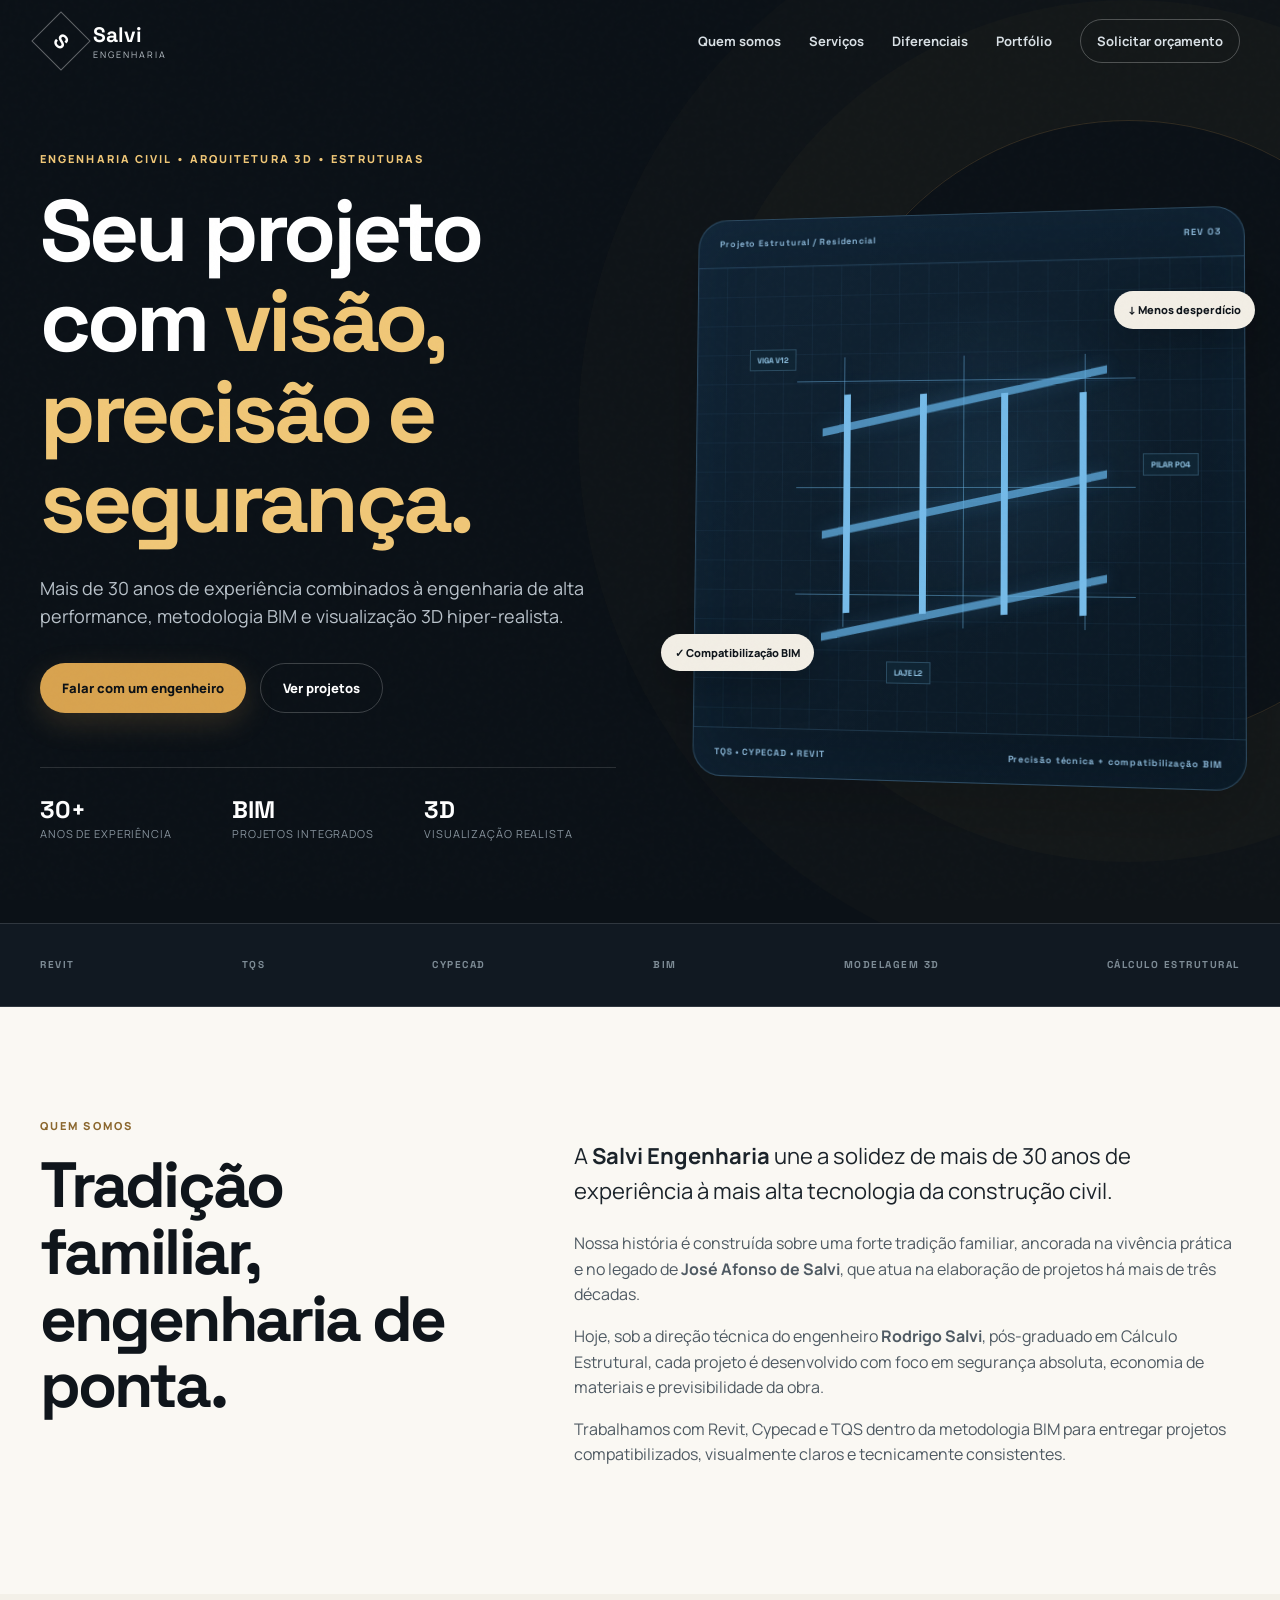
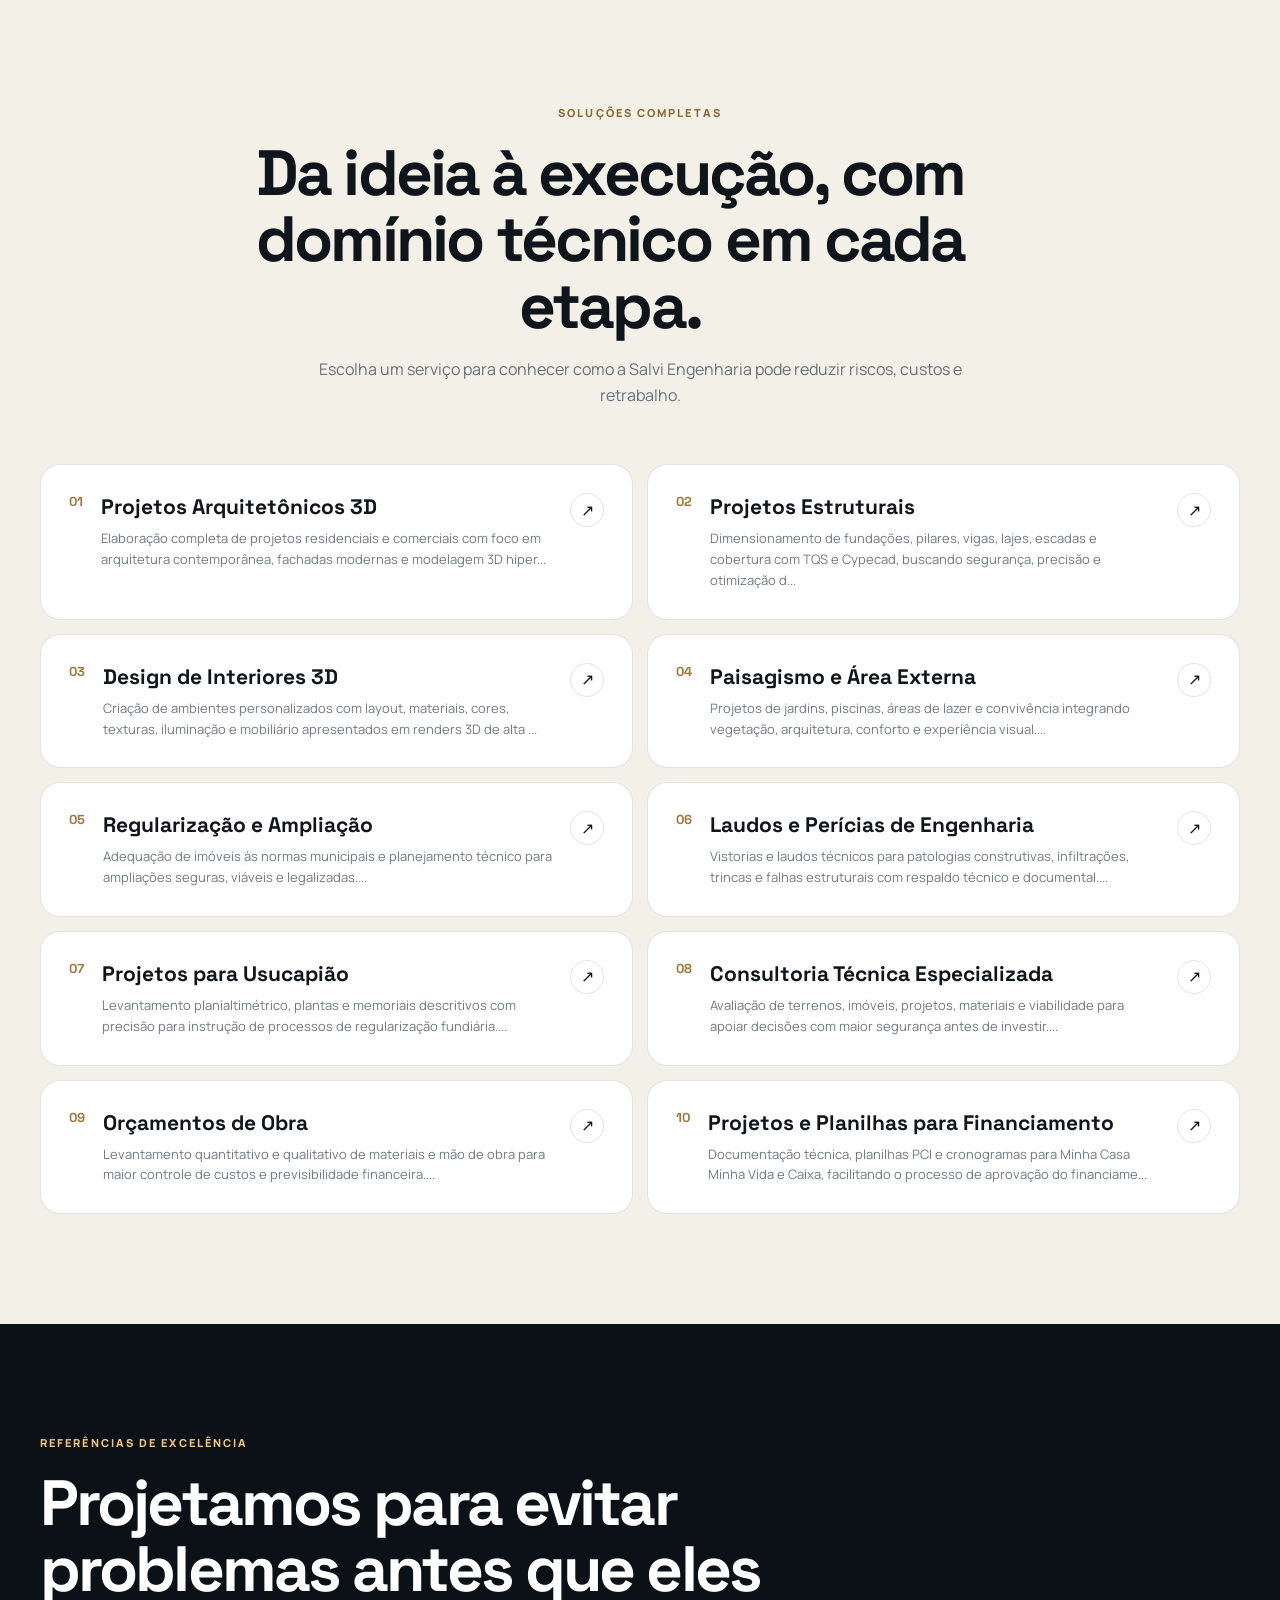
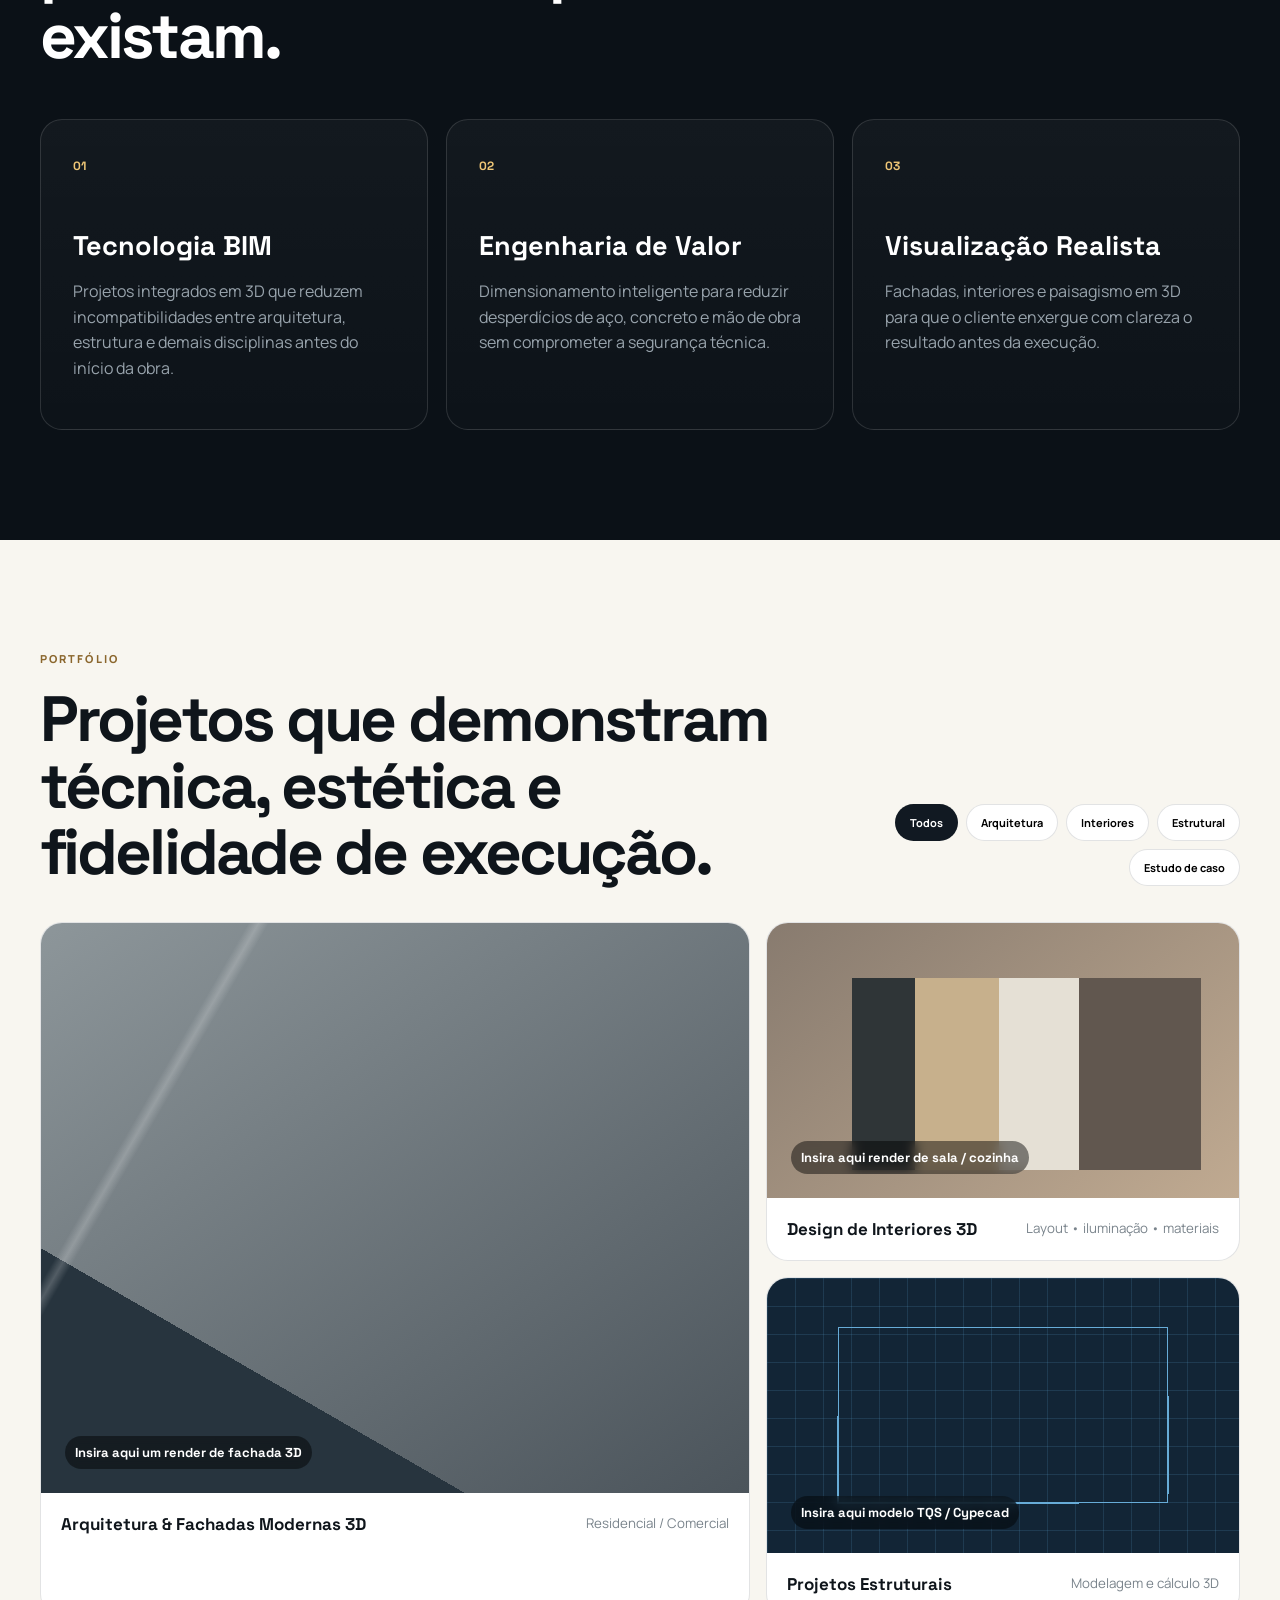
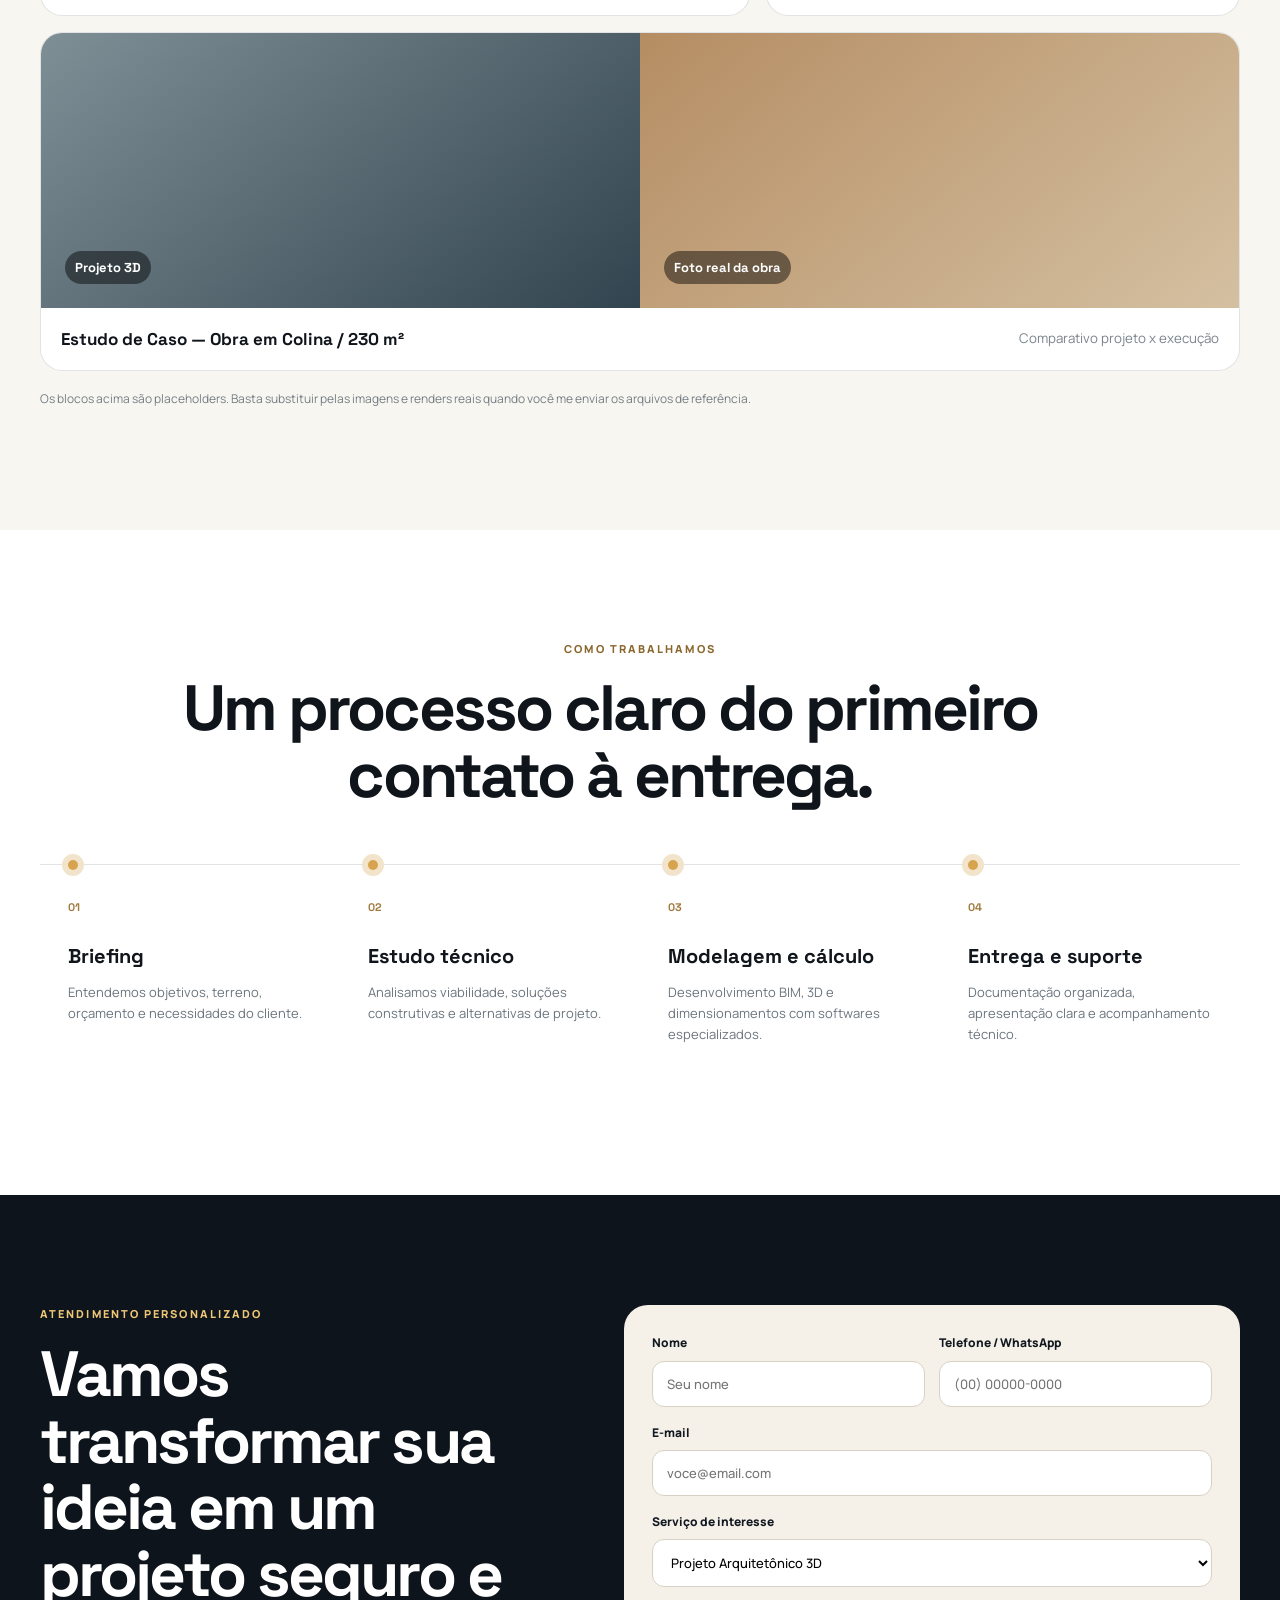
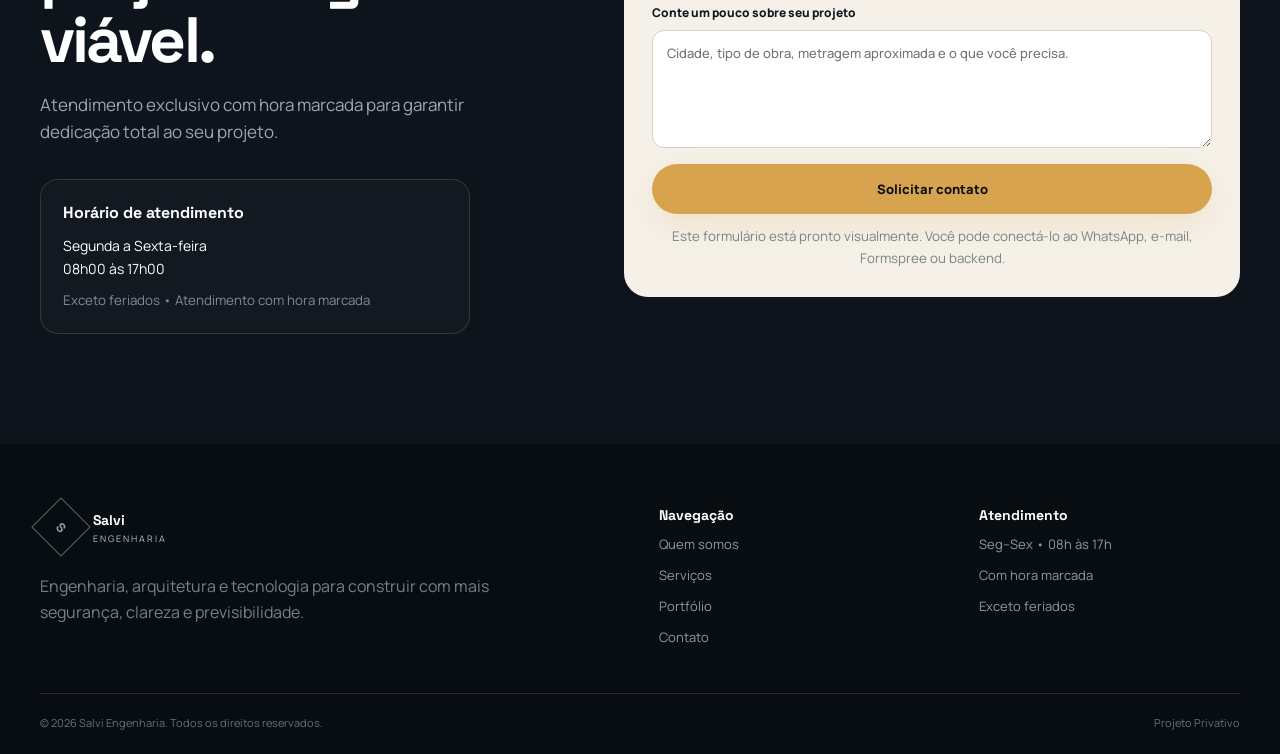
==== index.html @ 23a5f54e "Update index.html" ====
<!doctype html>
<html lang="pt-BR">
<head>
  <meta charset="utf-8" />
  <meta name="viewport" content="width=device-width,initial-scale=1" />
  <meta name="description" content="Salvi Engenharia — projetos arquitetônicos 3D, cálculo estrutural, interiores, paisagismo, regularização, laudos, períícias, orçamento e financiamento." />
  <title>Salvi Engenharia & Arquitetura | Engenharia, Arquitetura 3D e Estruturas</title>
  <link rel="preconnect" href="https://fonts.googleapis.com">
  <link rel="preconnect" href="https://fonts.gstatic.com" crossorigin>
  <link href="https://fonts.googleapis.com/css2?family=Manrope:wght@400;500;600;700;800&family=Space+Grotesk:wght@500;600;700&display=swap" rel="stylesheet">
  <link rel="stylesheet" href="style.css" />
</head>
<body>
  <div class="noise"></div>
  <header class="site-header" id="topo">
    <div class="container nav-wrap">
      <a class="brand" href="#topo" aria-label="Salvi Engenharia & Arquitetura - início">
        <span class="brand-mark">S</span>
        <span><strong>Salvi</strong><small>Engenharia</small></span>
      </a>
      <button class="menu-toggle" aria-label="Abrir menu" aria-expanded="false">☰</button>
      <nav class="nav" aria-label="Navegação principal">
        <a href="#sobre">Quem somos</a>
        <a href="#servicos">Serviços</a>
        <a href="#diferenciais">Diferenciais</a>
        <a href="#portfolio">Portfólio</a>
        <a href="#contato" class="nav-cta">Solicitar orçamento</a>
      </nav>
    </div>
  </header>

  <main>
    <section class="hero section-dark">
      <div class="hero-grid container">
        <div class="hero-copy reveal">
          <div class="eyebrow">Engenharia civil • Arquitetura 3D • Estruturas</div>
          <h1>Seu projeto com <span>visão, precisão e segurança.</span></h1>
          <p>Mais de 30 anos de experiência combinados à engenharia de alta performance, metodologia BIM e visualização 3D hiper-realista.</p>
          <div class="hero-actions">
            <a class="btn btn-primary" href="#contato">Falar com um engenheiro</a>
            <a class="btn btn-ghost" href="#portfolio">Ver projetos</a>
          </div>
          <div class="hero-metrics">
            <div><strong>30+</strong><span>anos de experiência</span></div>
            <div><strong>BIM</strong><span>projetos integrados</span></div>
            <div><strong>3D</strong><span>visualização realista</span></div>
          </div>
        </div>

        <div class="hero-visual reveal delay-1">
          <div class="blueprint-card">
            <div class="bp-top"><span>Projeto Estrutural / Residencial</span><span>REV 03</span></div>
            <div class="bp-grid">
              <div class="structure-line l1"></div><div class="structure-line l2"></div><div class="structure-line l3"></div>
              <div class="structure-line l4"></div><div class="structure-line l5"></div><div class="structure-line l6"></div>
              <div class="bp-building">
                <div class="slab s1"></div><div class="slab s2"></div><div class="slab s3"></div>
                <div class="pillar p1"></div><div class="pillar p2"></div><div class="pillar p3"></div><div class="pillar p4"></div>
              </div>
              <div class="bp-label a">VIGA V12</div><div class="bp-label b">PILAR P04</div><div class="bp-label c">LAJE L2</div>
            </div>
            <div class="bp-bottom"><span>TQS • CYPECAD • REVIT</span><span>Precisão técnica + compatibilização BIM</span></div>
          </div>
          <div class="floating-chip chip-1">✓ Compatibilização BIM</div>
          <div class="floating-chip chip-2">↓ Menos desperdício</div>
        </div>
      </div>
    </section>

    <section class="trust-strip">
      <div class="container trust-grid">
        <span>REVIT</span><span>TQS</span><span>CYPECAD</span><span>BIM</span><span>MODELAGEM 3D</span><span>CÁLCULO ESTRUTURAL</span>
      </div>
    </section>

    <section class="section light" id="sobre">
      <div class="container two-col">
        <div class="section-heading reveal">
          <div class="eyebrow dark">Quem somos</div>
          <h2>Tradição familiar, engenharia de ponta.</h2>
        </div>
        <div class="about-copy reveal delay-1">
          <p class="lead">A <strong>Salvi Engenharia</strong> une a solidez de mais de 30 anos de experiência à mais alta tecnologia da construção civil.</p>
          <p>Nossa história é construída sobre uma forte tradição familiar, ancorada na vivência prática e no legado de <strong>José Afonso de Salvi</strong>, que atua na elaboração de projetos há mais de três décadas.</p>
          <p>Hoje, sob a direção técnica do engenheiro <strong>Rodrigo Salvi</strong>, pós-graduado em Cálculo Estrutural, cada projeto é desenvolvido com foco em segurança absoluta, economia de materiais e previsibilidade da obra.</p>
          <p>Trabalhamos com Revit, Cypecad e TQS dentro da metodologia BIM para entregar projetos compatibilizados, visualmente claros e tecnicamente consistentes.</p>
        </div>
      </div>
    </section>

    <section class="section services-section" id="servicos">
      <div class="container">
        <div class="section-heading center reveal">
          <div class="eyebrow dark">Soluções completas</div>
          <h2>Da ideia à execução, com domínio técnico em cada etapa.</h2>
          <p>Escolha um serviço para conhecer como a Salvi Engenharia pode reduzir riscos, custos e retrabalho.</p>
        </div>
        <div class="services-grid" id="servicesGrid"></div>
      </div>
    </section>

    <section class="section section-dark" id="diferenciais">
      <div class="container">
        <div class="section-heading reveal">
          <div class="eyebrow">Referências de excelência</div>
          <h2>Projetamos para evitar problemas antes que eles existam.</h2>
        </div>
        <div class="differentials-grid">
          <article class="diff-card reveal"><span>01</span><h3>Tecnologia BIM</h3><p>Projetos integrados em 3D que reduzem incompatibilidades entre arquitetura, estrutura e demais disciplinas antes do início da obra.</p></article>
          <article class="diff-card reveal delay-1"><span>02</span><h3>Engenharia de Valor</h3><p>Dimensionamento inteligente para reduzir desperdícios de aço, concreto e mão de obra sem comprometer a segurança técnica.</p></article>
          <article class="diff-card reveal delay-2"><span>03</span><h3>Visualização Realista</h3><p>Fachadas, interiores e paisagismo em 3D para que o cliente enxergue com clareza o resultado antes da execução.</p></article>
        </div>
      </div>
    </section>

    <section class="section portfolio-section" id="portfolio">
      <div class="container">
        <div class="portfolio-head reveal">
          <div>
            <div class="eyebrow dark">Portfólio</div>
            <h2>Projetos que demonstram técnica, estética e fidelidade de execução.</h2>
          </div>
          <div class="filter-group" role="group" aria-label="Filtros do portfólio">
            <button class="filter active" data-filter="all">Todos</button>
            <button class="filter" data-filter="arquitetura">Arquitetura</button>
            <button class="filter" data-filter="interiores">Interiores</button>
            <button class="filter" data-filter="estrutural">Estrutural</button>
            <button class="filter" data-filter="case">Estudo de caso</button>
          </div>
        </div>

        <div class="portfolio-grid">
          <article class="portfolio-card tall reveal" data-category="arquitetura">
            <div class="project-placeholder architectural"><span>Insira aqui um render de fachada 3D</span></div>
            <div class="portfolio-meta"><span>Arquitetura & Fachadas Modernas 3D</span><small>Residencial / Comercial</small></div>
          </article>
          <article class="portfolio-card reveal delay-1" data-category="interiores">
            <div class="project-placeholder interiors"><span>Insira aqui render de sala / cozinha</span></div>
            <div class="portfolio-meta"><span>Design de Interiores 3D</span><small>Layout • iluminação • materiais</small></div>
          </article>
          <article class="portfolio-card reveal delay-2" data-category="estrutural">
            <div class="project-placeholder structural"><span>Insira aqui modelo TQS / Cypecad</span></div>
            <div class="portfolio-meta"><span>Projetos Estruturais</span><small>Modelagem e cálculo 3D</small></div>
          </article>
          <article class="portfolio-card wide reveal" data-category="case">
            <div class="case-grid">
              <div class="project-placeholder before"><span>Projeto 3D</span></div>
              <div class="project-placeholder after"><span>Foto real da obra</span></div>
            </div>
            <div class="portfolio-meta"><span>Estudo de Caso — Obra em Colina / 230 m²</span><small>Comparativo projeto x execução</small></div>
          </article>
        </div>
        <p class="portfolio-note">Os blocos acima são placeholders. Basta substituir pelas imagens e renders reais quando você me enviar os arquivos de referência.</p>
      </div>
    </section>

    <section class="section process-section">
      <div class="container">
        <div class="section-heading center reveal"><div class="eyebrow dark">Como trabalhamos</div><h2>Um processo claro do primeiro contato à entrega.</h2></div>
        <div class="timeline">
          <div class="step reveal"><span>01</span><h3>Briefing</h3><p>Entendemos objetivos, terreno, orçamento e necessidades do cliente.</p></div>
          <div class="step reveal delay-1"><span>02</span><h3>Estudo técnico</h3><p>Analisamos viabilidade, soluções construtivas e alternativas de projeto.</p></div>
          <div class="step reveal delay-2"><span>03</span><h3>Modelagem e cálculo</h3><p>Desenvolvimento BIM, 3D e dimensionamentos com softwares especializados.</p></div>
          <div class="step reveal delay-3"><span>04</span><h3>Entrega e suporte</h3><p>Documentação organizada, apresentação clara e acompanhamento técnico.</p></div>
        </div>
      </div>
    </section>

    <section class="section contact-section" id="contato">
      <div class="container contact-grid">
        <div class="contact-copy reveal">
          <div class="eyebrow">Atendimento personalizado</div>
          <h2>Vamos transformar sua ideia em um projeto seguro e viável.</h2>
          <p>Atendimento exclusivo com hora marcada para garantir dedicação total ao seu projeto.</p>
          <div class="hours-card">
            <strong>Horário de atendimento</strong>
            <span>Segunda a Sexta-feira</span>
            <span>08h00 às 17h00</span>
            <small>Exceto feriados • Atendimento com hora marcada</small>
          </div>
        </div>

        <form class="contact-form reveal delay-1" id="contactForm">
          <div class="form-row"><label>Nome<input type="text" name="nome" placeholder="Seu nome" required></label><label>Telefone / WhatsApp<input type="tel" name="telefone" placeholder="(00) 00000-0000" required></label></div>
          <label>E-mail<input type="email" name="email" placeholder="voce@email.com"></label>
          <label>Serviço de interesse<select name="servico"><option>Projeto Arquitetônico 3D</option><option>Projeto Estrutural</option><option>Design de Interiores 3D</option><option>Paisagismo e Área Externa</option><option>Regularização e Ampliação</option><option>Laudos e Perícias</option><option>Projeto para Usucapião</option><option>Consultoria Técnica</option><option>Orçamento de Obra</option><option>Financiamento / Caixa</option></select></label>
          <label>Conte um pouco sobre seu projeto<textarea name="mensagem" rows="5" placeholder="Cidade, tipo de obra, metragem aproximada e o que você precisa."></textarea></label>
          <button class="btn btn-primary full" type="submit">Solicitar contato</button>
          <small class="form-hint">Este formulário está pronto visualmente. Você pode conectá-lo ao WhatsApp, e-mail, Formspree ou backend.</small>
        </form>
      </div>
    </section>
  </main>

  <footer class="footer">
    <div class="container footer-grid">
      <div><a class="brand footer-brand" href="#topo"><span class="brand-mark">S</span><span><strong>Salvi</strong><small>Engenharia</small></span></a><p>Engenharia, arquitetura e tecnologia para construir com mais segurança, clareza e previsibilidade.</p></div>
      <div><strong>Navegação</strong><a href="#sobre">Quem somos</a><a href="#servicos">Serviços</a><a href="#portfolio">Portfólio</a><a href="#contato">Contato</a></div>
      <div><strong>Atendimento</strong><span>Seg–Sex • 08h às 17h</span><span>Com hora marcada</span><span>Exceto feriados</span></div>
    </div>
    <div class="container footer-bottom"><span>© <span id="year"></span> Salvi Engenharia. Todos os direitos reservados.</span><span>Projeto Privativo</span></div>
  </footer>

  <div class="service-modal" id="serviceModal" aria-hidden="true">
    <div class="modal-backdrop" data-close></div>
    <div class="modal-panel" role="dialog" aria-modal="true" aria-labelledby="modalTitle">
      <button class="modal-close" data-close aria-label="Fechar">×</button>
      <span class="modal-index" id="modalIndex">01</span>
      <h3 id="modalTitle"></h3>
      <p id="modalText"></p>
      <a class="btn btn-primary" href="#contato" data-close>Quero falar sobre este serviço</a>
    </div>
  </div>

  <script src="script.js"></script>
</body>
</html>
---- style.css ----
/* ==========================================================
   01. DESIGN TOKENS / VARIÁVEIS GLOBAIS
   Edite aqui cores, tamanhos, raios e sombras do projeto.
   ========================================================== */
:root {

  /* Cores principais */
  --bg: #0b1117;
  --bg2: #101922;
  --paper: #f3f0e8;
  --white: #fff;
  --ink: #0f151b;
  --muted: #66717c;

  --accent: #d8a34f;
  --accent2: #f0c777;
  /* Bordas */
  --line: rgba(255, 255, 255, .13);
  --line-dark: rgba(16, 24, 32, .12);

  /* Layout */
  --max: 1200px;
  --radius: 24px;
  --shadow: 0 24px 70px rgba(0, 0, 0, .16);
}

/* ==========================================================
   02. RESET E ESTILOS GLOBAIS
   ========================================================== */
* {
  box-sizing:border-box
}

html {
  scroll-behavior:smooth
}

body {
  margin:0;
  font-family:Manrope, Arial, sans-serif;
  background:var(--paper);
  color:var(--ink);
  line-height:1.6;
  overflow-x:hidden
}

.noise {
  position:fixed;
  inset:0;
  pointer-events:none;
  opacity:.035;
  z-index:99;
  background-image:url("data:image/svg+xml,%3Csvg viewBox='0 0 180 180' xmlns='http://www.w3.org/2000/svg'%3E%3Cfilter id='n'%3E%3CfeTurbulence type='fractalNoise' baseFrequency='.9' numOctaves='3' stitchTiles='stitch'/%3E%3C/filter%3E%3Crect width='100%25' height='100%25' filter='url(%23n)' opacity='.4'/%3E%3C/svg%3E")
}

.container {
  width:min(var(--max), calc(100% - 40px));
  margin:auto
}

.section {
  padding:110px 0
}

.section-dark {
  background:var(--bg);
  color:#fff
}

.light {
  background:#faf8f3
}

/* ==========================================================
   03. HEADER E NAVEGAÇÃO
   ========================================================== */
.site-header {
  position:fixed;
  top:0;
  left:0;
  right:0;
  z-index:50;
  border-bottom:1px solid transparent;
  transition:.3s
}

.site-header.scrolled {
  background:rgba(9, 15, 21, .86);
  backdrop-filter:blur(16px);
  border-color:var(--line)
}

.nav-wrap {
  height:82px;
  display:flex;
  align-items:center;
  justify-content:space-between
}

.brand {
  display:flex;
  align-items:center;
  gap:11px;
  text-decoration:none;
  color:#fff
}

.brand-mark {
  width:42px;
  height:42px;
  display:grid;
  place-items:center;
  border:1px solid rgba(255, 255, 255, .35);
  font:700 20px/1 Space Grotesk;
  transform:rotate(45deg)
}

.brand-mark::first-letter {
  transform:rotate(-45deg)
}

.brand>span:last-child {
  display:flex;
  flex-direction:column;
  line-height:1
}

.brand strong {
  font-family:Space Grotesk;
  font-size:21px
}

.brand small {
  text-transform:uppercase;
  letter-spacing:.22em;
  font-size:9px;
  margin-top:5px;
  color:#b8c0c7
}

.nav {
  display:flex;
  align-items:center;
  gap:28px
}

.nav a {
  color:#d9e0e5;
  text-decoration:none;
  font-size:13px;
  font-weight:700
}

.nav a:hover {
  color:#fff
}

.nav-cta {
  border:1px solid rgba(255, 255, 255, .25);
  padding:11px 16px;
  border-radius:999px
}

.menu-toggle {
  display:none;
  background:none;
  border:0;
  color:#fff;
  font-size:26px
}

/* ==========================================================
   04. HERO / DESTAQUE PRINCIPAL
   ========================================================== */
.hero {
  min-height:840px;
  padding:150px 0 80px;
  display:grid;
  align-items:center;
  position:relative;
  overflow:hidden
}

.hero:before {
  content:"";
  position:absolute;
  width:620px;
  height:620px;
  border:1px solid rgba(216, 163, 79, .18);
  border-radius:50%;
  right:-160px;
  top:120px;
  box-shadow:0 0 0 120px rgba(216, 163, 79, .025), 0 0 0 240px rgba(216, 163, 79, .015)
}

.hero-grid {
  display:grid;
  grid-template-columns:1.02fr .98fr;
  gap:70px;
  align-items:center;
  position:relative
}

.eyebrow {
  text-transform:uppercase;
  letter-spacing:.19em;
  font-size:11px;
  font-weight:800;
  color:var(--accent2);
  margin-bottom:18px
}

.eyebrow.dark {
  color:#8b672e
}

.hero h1, .section-heading h2, .contact-copy h2, .portfolio-head h2 {
  font-family:Space Grotesk, sans-serif;
  letter-spacing:-.045em;
  line-height:1.04;
  margin:0
}

.hero h1 {
  font-size:clamp(50px, 6.8vw, 92px);
  max-width:850px
}

.hero h1 span {
  color:var(--accent2)
}

.hero-copy>p {
  max-width:660px;
  color:#b9c2ca;
  font-size:18px;
  margin:26px 0 32px
}

.hero-actions {
  display:flex;
  gap:14px;
  flex-wrap:wrap
}

.btn {
  display:inline-flex;
  align-items:center;
  justify-content:center;
  min-height:50px;
  padding:0 22px;
  border-radius:999px;
  text-decoration:none;
  border:0;
  font:800 13px/1 Manrope;
  cursor:pointer;
  transition:.25s
}

.btn-primary {
  background:var(--accent);
  color:#0d1115;
  box-shadow:0 10px 30px rgba(216, 163, 79, .18)
}

.btn-primary:hover {
  transform:translateY(-2px);
  background:var(--accent2)
}

.btn-ghost {
  border:1px solid rgba(255, 255, 255, .2);
  color:#fff;
  background:transparent
}

.btn-ghost:hover {
  background:rgba(255, 255, 255, .06)
}

.full {
  width:100%
}

.hero-metrics {
  display:grid;
  grid-template-columns:repeat(3, 1fr);
  max-width:620px;
  margin-top:54px;
  padding-top:26px;
  border-top:1px solid var(--line)
}

.hero-metrics div {
  display:flex;
  flex-direction:column
}

.hero-metrics strong {
  font:700 24px Space Grotesk;
  color:#fff
}

.hero-metrics span {
  color:#87939d;
  font-size:11px;
  text-transform:uppercase;
  letter-spacing:.08em
}

.hero-visual {
  position:relative
}

.blueprint-card {
  background:linear-gradient(145deg, #112435, #0a1722);
  border:1px solid rgba(111, 167, 207, .32);
  border-radius:30px;
  box-shadow:var(--shadow), inset 0 0 60px rgba(36, 103, 152, .07);
  overflow:hidden;
  transform:perspective(1200px) rotateY(-7deg) rotateX(2deg)
}

.bp-top, .bp-bottom {
  display:flex;
  justify-content:space-between;
  color:#88b4d4;
  font:700 9px Space Grotesk;
  letter-spacing:.1em;
  padding:18px 22px;
  border-bottom:1px solid rgba(98, 160, 206, .2)
}

.bp-bottom {
  border:0;
  border-top:1px solid rgba(98, 160, 206, .2)
}

.bp-grid {
  height:470px;
  position:relative;
  background-image:linear-gradient(rgba(75, 139, 184, .08) 1px, transparent 1px), linear-gradient(90deg, rgba(75, 139, 184, .08) 1px, transparent 1px);
  background-size:30px 30px
}

.bp-grid:after {
  content:"";
  position:absolute;
  inset:0;
  background:radial-gradient(circle at 55% 44%, rgba(73, 159, 220, .10), transparent 42%)
}

.structure-line {
  position:absolute;
  background:#6ab0df;
  opacity:.5;
  box-shadow:0 0 12px rgba(71, 158, 220, .3)
}

.l1, .l2, .l3 {
  width:62%;
  height:1px;
  left:19%
}

.l1 {
  top:25%
}

.l2 {
  top:48%
}

.l3 {
  top:71%
}

.l4, .l5, .l6 {
  width:1px;
  height:58%;
  top:20%
}

.l4 {
  left:28%
}

.l5 {
  left:50%
}

.l6 {
  left:72%
}

.bp-building {
  position:absolute;
  inset:0
}

.slab {
  position:absolute;
  left:24%;
  width:52%;
  height:8px;
  background:rgba(99, 178, 230, .75);
  transform:skewY(-12deg);
  box-shadow:0 0 18px rgba(78, 161, 218, .22)
}

.s1 {
  top:29%
}

.s2 {
  top:51%
}

.s3 {
  top:73%
}

.pillar {
  position:absolute;
  width:7px;
  height:47%;
  top:28%;
  background:#77bce9;
  transform:skewY(-4deg)
}

.p1 {
  left:28%
}

.p2 {
  left:42%
}

.p3 {
  left:57%
}

.p4 {
  left:71%
}

.bp-label {
  position:absolute;
  color:#94c8e9;
  font:700 8px Space Grotesk;
  border:1px solid rgba(123, 190, 233, .25);
  padding:5px 7px;
  background:#0f2433
}

.bp-label.a {
  left:10%;
  top:18%
}

.bp-label.b {
  right:8%;
  top:41%
}

.bp-label.c {
  left:36%;
  bottom:10%
}

.floating-chip {
  position:absolute;
  background:#f2eee5;
  color:#10161c;
  border-radius:999px;
  padding:10px 14px;
  font-size:11px;
  font-weight:800;
  box-shadow:0 14px 40px rgba(0, 0, 0, .24)
}

.chip-1 {
  left:-25px;
  bottom:110px
}

.chip-2 {
  right:-15px;
  top:80px
}

/* ==========================================================
   05. FAIXA DE TECNOLOGIAS / CONFIANÇA
   ========================================================== */
.trust-strip {
  background:#111922;
  border-top:1px solid var(--line);
  border-bottom:1px solid var(--line)
}

.trust-grid {
  min-height:82px;
  display:flex;
  gap:38px;
  align-items:center;
  justify-content:space-between;
  overflow:auto;
  color:#7e8c96;
  font:700 10px Space Grotesk;
  letter-spacing:.15em;
  white-space:nowrap
}

/* ==========================================================
   06. QUEM SOMOS
   ========================================================== */
.two-col {
  display:grid;
  grid-template-columns:.8fr 1.2fr;
  gap:90px
}

.section-heading h2, .portfolio-head h2, .contact-copy h2 {
  font-size:clamp(38px, 5vw, 66px);
  max-width:860px
}

.section-heading.center {
  text-align:center;
  max-width:920px;
  margin:0 auto 56px
}

.section-heading.center p {
  max-width:660px;
  margin:18px auto 0;
  color:var(--muted)
}

.about-copy {
  max-width:720px
}

.about-copy p {
  color:#4f5a63
}

.about-copy .lead {
  font-size:22px;
  color:#1b232a
}

/* ==========================================================
   07. SERVIÇOS
   ========================================================== */
.services-section {
  background:#f3f0e8
}

.services-grid {
  display:grid;
  grid-template-columns:repeat(2, 1fr);
  gap:14px
}

.service-card {
  background:#fff;
  border:1px solid var(--line-dark);
  border-radius:20px;
  padding:28px;
  display:grid;
  grid-template-columns:auto 1fr auto;
  gap:18px;
  align-items:start;
  cursor:pointer;
  transition:.25s
}

.service-card:hover {
  transform:translateY(-4px);
  box-shadow:0 18px 44px rgba(25, 32, 38, .08);
  border-color:rgba(173, 126, 52, .3)
}

.service-number {
  font:700 13px Space Grotesk;
  color:#9d783d
}

.service-card h3 {
  margin:0 0 8px;
  font:700 21px Space Grotesk
}

.service-card p {
  margin:0;
  color:#707a83;
  font-size:13px
}

.service-arrow {
  width:34px;
  height:34px;
  border:1px solid var(--line-dark);
  border-radius:50%;
  display:grid;
  place-items:center
}

/* ==========================================================
   08. DIFERENCIAIS
   ========================================================== */
.differentials-grid {
  display:grid;
  grid-template-columns:repeat(3, 1fr);
  gap:18px;
  margin-top:50px
}

.diff-card {
  padding:32px;
  border:1px solid var(--line);
  border-radius:22px;
  background:linear-gradient(180deg, rgba(255, 255, 255, .035), rgba(255, 255, 255, .01))
}

.diff-card span {
  color:var(--accent2);
  font:700 12px Space Grotesk
}

.diff-card h3 {
  font:700 27px Space Grotesk;
  margin:50px 0 14px
}

.diff-card p {
  color:#98a3ac
}

/* ==========================================================
   09. PORTFÓLIO
   ========================================================== */
.portfolio-section {
  background:#f8f6f0
}

.portfolio-head {
  display:flex;
  align-items:end;
  justify-content:space-between;
  gap:40px;
  margin-bottom:36px
}

.filter-group {
  display:flex;
  flex-wrap:wrap;
  gap:8px;
  justify-content:flex-end
}

.filter {
  border:1px solid var(--line-dark);
  background:#fff;
  border-radius:999px;
  padding:10px 14px;
  font:700 11px Manrope;
  cursor:pointer
}

.filter.active, .filter:hover {
  background:#111922;
  color:#fff
}

.portfolio-grid {
  display:grid;
  grid-template-columns:1.2fr .8fr;
  gap:16px
}

.portfolio-card {
  background:#fff;
  border-radius:22px;
  overflow:hidden;
  border:1px solid var(--line-dark);
  transition:.25s
}

.portfolio-card:hover {
  transform:translateY(-3px)
}

.portfolio-card.tall {
  grid-row:span 2
}

.portfolio-card.wide {
  grid-column:1/-1
}

.project-placeholder {
  min-height:275px;
  display:grid;
  place-items:end start;
  padding:24px;
  position:relative;
  overflow:hidden;
  color:#fff;
  font:700 13px Space Grotesk
}

.project-placeholder:before, .project-placeholder:after {
  content:"";
  position:absolute;
  inset:0
}

.architectural {
  min-height:570px;
  background:linear-gradient(145deg, #8d969a, #4b545b)
}

.architectural:before {
  background:linear-gradient(120deg, transparent 20%, rgba(255, 255, 255, .2) 21%, transparent 22%), linear-gradient(30deg, #27343e 0 25%, transparent 25% 100%)
}

.interiors {
  background:linear-gradient(140deg, #887b6f, #c0aa91)
}

.interiors:before {
  inset:20% 8% 10% 18%;
  background:linear-gradient(90deg, #2f3537 0 18%, #c7b08c 18% 42%, #e5e0d5 42% 65%, #61574f 65%)
}

.structural {
  background:#122536;
  background-image:linear-gradient(rgba(86, 158, 204, .18) 1px, transparent 1px), linear-gradient(90deg, rgba(86, 158, 204, .18) 1px, transparent 1px);
  background-size:28px 28px
}

.structural:before {
  inset:18% 15%;
  border:1px solid #67acd8;
  box-shadow:40px 30px 0 -39px #67acd8, -45px 45px 0 -44px #67acd8
}

.case-grid {
  display:grid;
  grid-template-columns:1fr 1fr
}

.before {
  background:linear-gradient(140deg, #7f8f96, #32444f)
}

.after {
  background:linear-gradient(140deg, #b58d63, #d4c0a1)
}

.project-placeholder span {
  position:relative;
  z-index:2;
  background:rgba(0, 0, 0, .46);
  padding:8px 10px;
  border-radius:999px;
  backdrop-filter:blur(6px)
}

.portfolio-meta {
  padding:20px;
  display:flex;
  justify-content:space-between;
  gap:20px
}

.portfolio-meta span {
  font:700 17px Space Grotesk
}

.portfolio-meta small {
  color:#7a848c;
  text-align:right
}

.portfolio-note {
  color:#747e86;
  font-size:12px;
  margin-top:18px
}

/* ==========================================================
   10. PROCESSO DE TRABALHO
   ========================================================== */
.process-section {
  background:#fff
}

.timeline {
  display:grid;
  grid-template-columns:repeat(4, 1fr);
  gap:0;
  margin-top:40px
}

.step {
  padding:28px;
  border-top:1px solid var(--line-dark);
  position:relative
}

.step:before {
  content:"";
  width:10px;
  height:10px;
  border-radius:50%;
  background:var(--accent);
  position:absolute;
  top:-5px;
  left:28px;
  box-shadow:0 0 0 6px #f2e4ca
}

.step span {
  font:700 11px Space Grotesk;
  color:#a07b3f
}

.step h3 {
  font:700 20px Space Grotesk;
  margin:24px 0 8px
}

.step p {
  color:#6b747c;
  font-size:13px
}

/* ==========================================================
   11. CONTATO E FORMULÁRIO
   ========================================================== */
.contact-section {
  background:#0d141b;
  color:#fff
}

.contact-grid {
  display:grid;
  grid-template-columns:.9fr 1.1fr;
  gap:80px;
  align-items:start
}

.contact-copy>p {
  color:#9ca7b0;
  font-size:17px;
  max-width:560px
}

.hours-card {
  display:flex;
  flex-direction:column;
  padding:22px;
  border:1px solid var(--line);
  border-radius:18px;
  max-width:430px;
  margin-top:34px;
  background:rgba(255, 255, 255, .025)
}

.hours-card strong {
  font:700 16px Space Grotesk;
  margin-bottom:12px
}

.hours-card span {
  font-size:14px
}

.hours-card small {
  margin-top:10px;
  color:#7f8b95
}

.contact-form {
  background:#f5f1e8;
  color:#111820;
  border-radius:24px;
  padding:28px
}

.contact-form label {
  display:flex;
  flex-direction:column;
  gap:8px;
  font-weight:800;
  font-size:12px;
  margin-bottom:16px
}

.form-row {
  display:grid;
  grid-template-columns:1fr 1fr;
  gap:14px
}

.contact-form input, .contact-form select, .contact-form textarea {
  width:100%;
  border:1px solid #d8d1c5;
  border-radius:12px;
  background:#fff;
  padding:13px 14px;
  font:500 13px Manrope;
  outline:none
}

.contact-form input:focus, .contact-form select:focus, .contact-form textarea:focus {
  border-color:#a77c37;
  box-shadow:0 0 0 3px rgba(167, 124, 55, .1)
}

.form-hint {
  display:block;
  color:#7b847f;
  margin-top:12px;
  text-align:center
}

/* ==========================================================
   12. RODAPÉ
   ========================================================== */
.footer {
  background:#080d12;
  color:#ccd3d8;
  padding:62px 0 22px
}

.footer-grid {
  display:grid;
  grid-template-columns:1.5fr .7fr .7fr;
  gap:60px
}

.footer-grid>div {
  display:flex;
  flex-direction:column;
  gap:10px
}

.footer-grid p {
  max-width:460px;
  color:#74818b
}

.footer-grid a, .footer-grid span {
  color:#8f9aa3;
  text-decoration:none;
  font-size:13px
}

.footer-grid strong {
  color:#fff;
  font:700 14px Space Grotesk
}

.footer-bottom {
  margin-top:46px;
  padding-top:20px;
  border-top:1px solid var(--line);
  display:flex;
  justify-content:space-between;
  color:#65727c;
  font-size:11px
}

/* ==========================================================
   13. MODAL DE SERVIÇOS
   ========================================================== */
.service-modal {
  position:fixed;
  inset:0;
  z-index:100;
  display:none
}

.service-modal.open {
  display:block
}

.modal-backdrop {
  position:absolute;
  inset:0;
  background:rgba(4, 8, 12, .72);
  backdrop-filter:blur(8px)
}

.modal-panel {
  position:absolute;
  right:24px;
  top:24px;
  bottom:24px;
  width:min(560px, calc(100% - 48px));
  background:#f6f2e9;
  border-radius:26px;
  padding:42px;
  display:flex;
  flex-direction:column;
  justify-content:center;
  box-shadow:0 20px 80px rgba(0, 0, 0, .34)
}

.modal-close {
  position:absolute;
  right:22px;
  top:18px;
  border:0;
  background:none;
  font-size:32px;
  cursor:pointer
}

.modal-index {
  font:700 12px Space Grotesk;
  color:#967138
}

.modal-panel h3 {
  font:700 42px/1.05 Space Grotesk;
  letter-spacing:-.03em;
  margin:18px 0
}

.modal-panel p {
  color:#5e6971;
  margin:0 0 28px
}

/* ==========================================================
   14. ANIMAÇÕES / REVEAL
   ========================================================== */
.reveal {
  opacity:0;
  transform:translateY(22px);
  transition:opacity .7s ease, transform .7s ease
}

.reveal.visible {
  opacity:1;
  transform:none
}

.delay-1 {
  transition-delay:.1s
}

.delay-2 {
  transition-delay:.2s
}

.delay-3 {
  transition-delay:.3s
}

/* ==========================================================
   15. RESPONSIVIDADE — TABLETS / NOTEBOOKS
   ========================================================== */
@media(max-width:960px) {
  .nav {
    position:absolute;
    top:82px;
    left:20px;
    right:20px;
    background:#0c141b;
    border:1px solid var(--line);
    border-radius:18px;
    padding:16px;
    display:none;
    flex-direction:column;
    align-items:stretch
  }
.nav.open {
    display:flex
  }
.menu-toggle {
    display:block
  }
.hero {
    padding-top:130px
  }
.hero-grid, .two-col, .contact-grid {
    grid-template-columns:1fr
  }
.hero-visual {
    max-width:720px
  }
.services-grid, .differentials-grid {
    grid-template-columns:1fr
  }
.portfolio-head {
    align-items:flex-start;
    flex-direction:column
  }
.filter-group {
    justify-content:flex-start
  }
.timeline {
    grid-template-columns:1fr 1fr
  }
.footer-grid {
    grid-template-columns:1fr 1fr
  }
.footer-grid>div:first-child {
    grid-column:1/-1
  }

}

/* ==========================================================
   16. RESPONSIVIDADE — CELULARES
   ========================================================== */
@media(max-width:640px) {
  .container {
    width:min(100% - 24px, var(--max))
  }
.section {
    padding:78px 0
  }
.hero {
    min-height:auto
  }
.hero h1 {
    font-size:48px
  }
.hero-grid {
    gap:42px
  }
.hero-metrics {
    gap:12px
  }
.blueprint-card {
    transform:none
  }
.bp-grid {
    height:360px
  }
.chip-1 {
    left:8px
  }
.chip-2 {
    right:8px
  }
.services-grid {
    grid-template-columns:1fr
  }
.service-card {
    grid-template-columns:auto 1fr
  }
.service-arrow {
    display:none
  }
.portfolio-grid {
    grid-template-columns:1fr
  }
.portfolio-card.tall, .portfolio-card.wide {
    grid-row:auto;
    grid-column:auto
  }
.architectural {
    min-height:360px
  }
.case-grid {
    grid-template-columns:1fr
  }
.timeline, .form-row, .footer-grid {
    grid-template-columns:1fr
  }
.footer-grid>div:first-child {
    grid-column:auto
  }
.footer-bottom {
    flex-direction:column;
    gap:8px
  }
.modal-panel {
    right:12px;
    top:12px;
    bottom:12px;
    width:calc(100% - 24px);
    padding:28px
  }
.modal-panel h3 {
    font-size:34px
  }

}
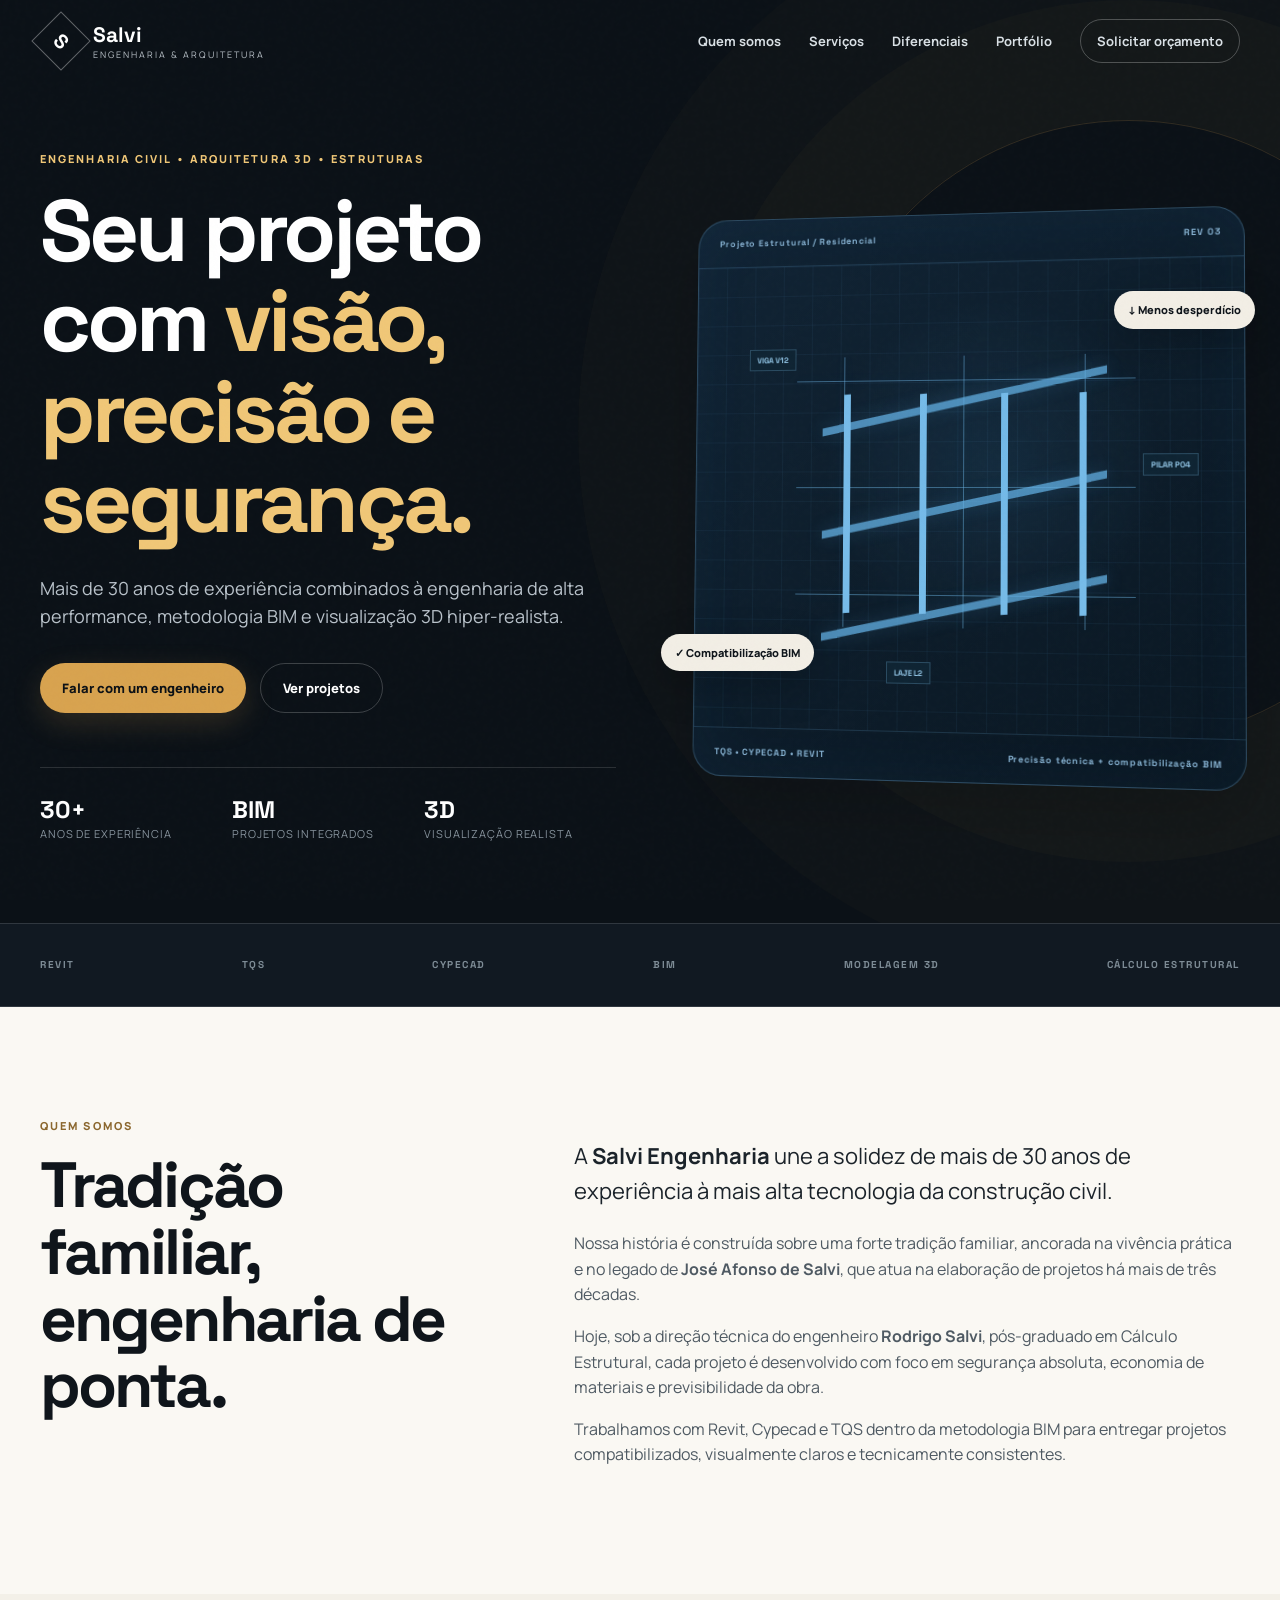
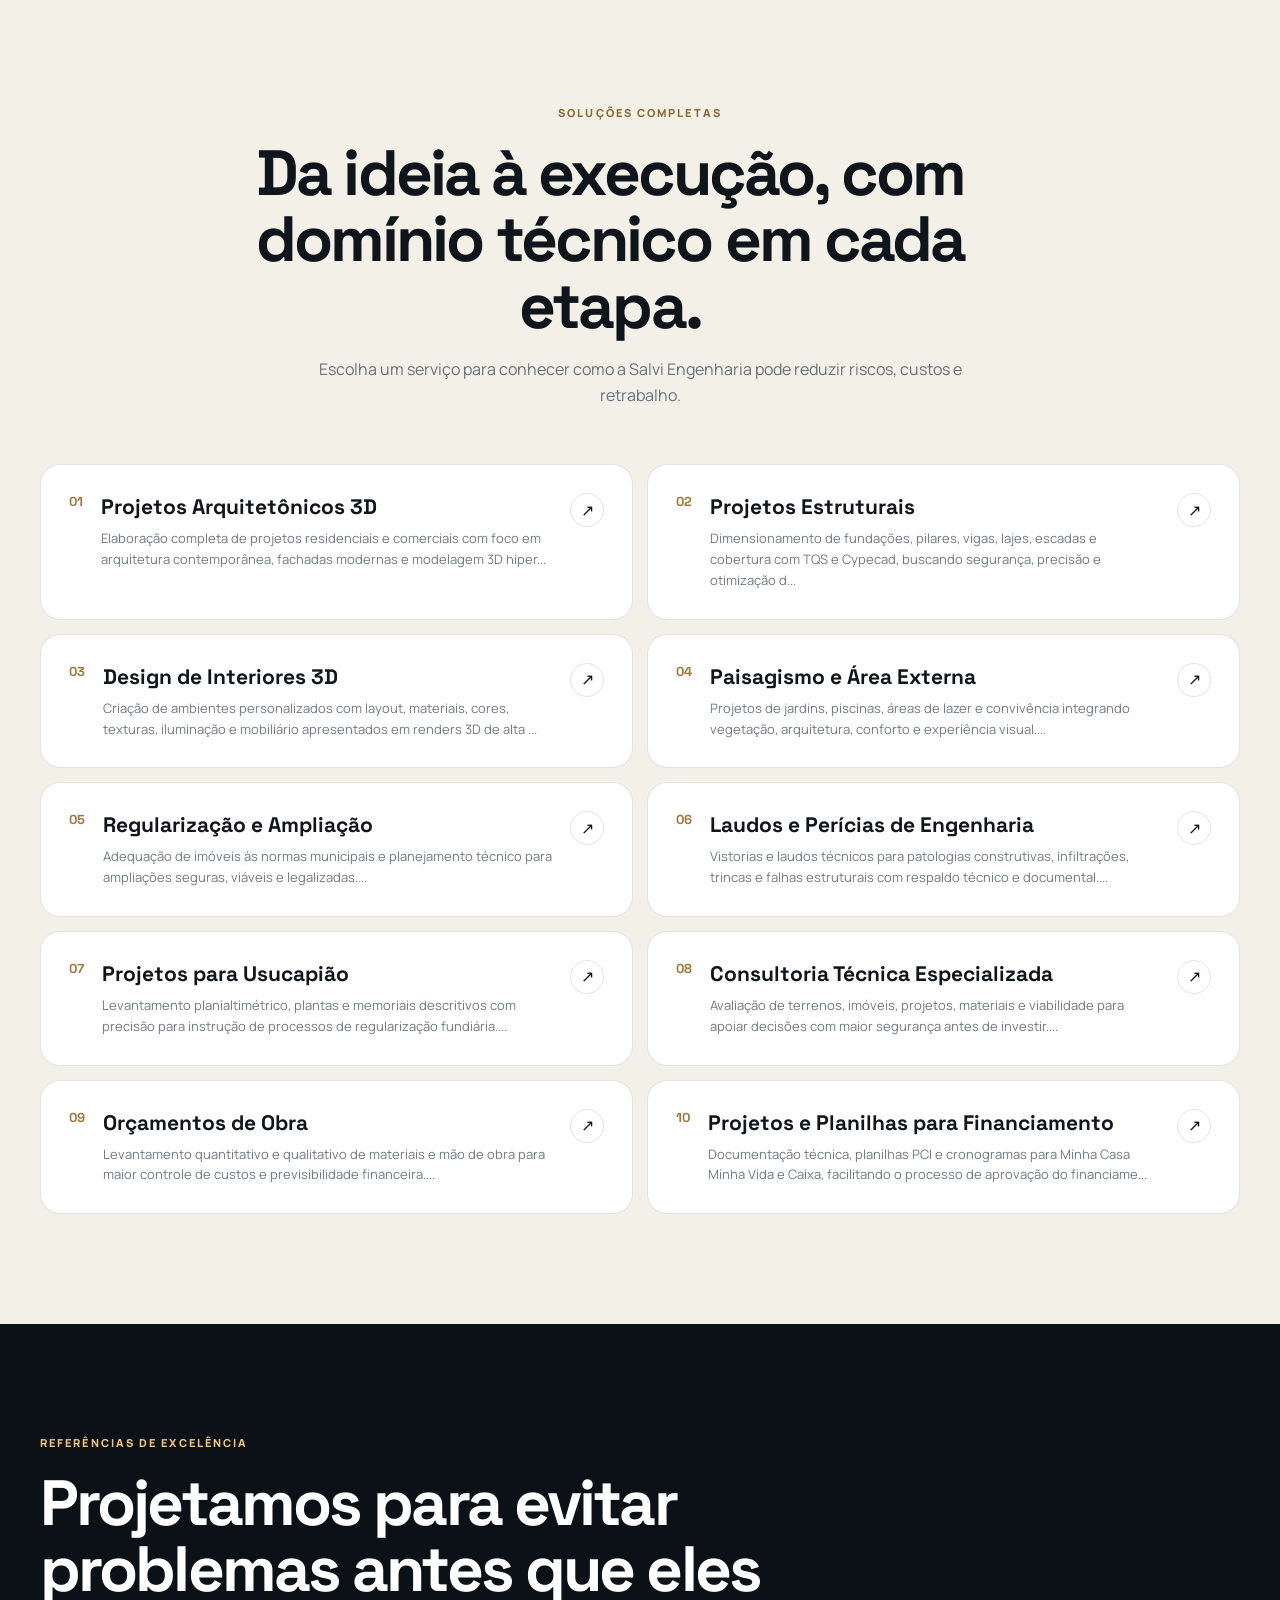
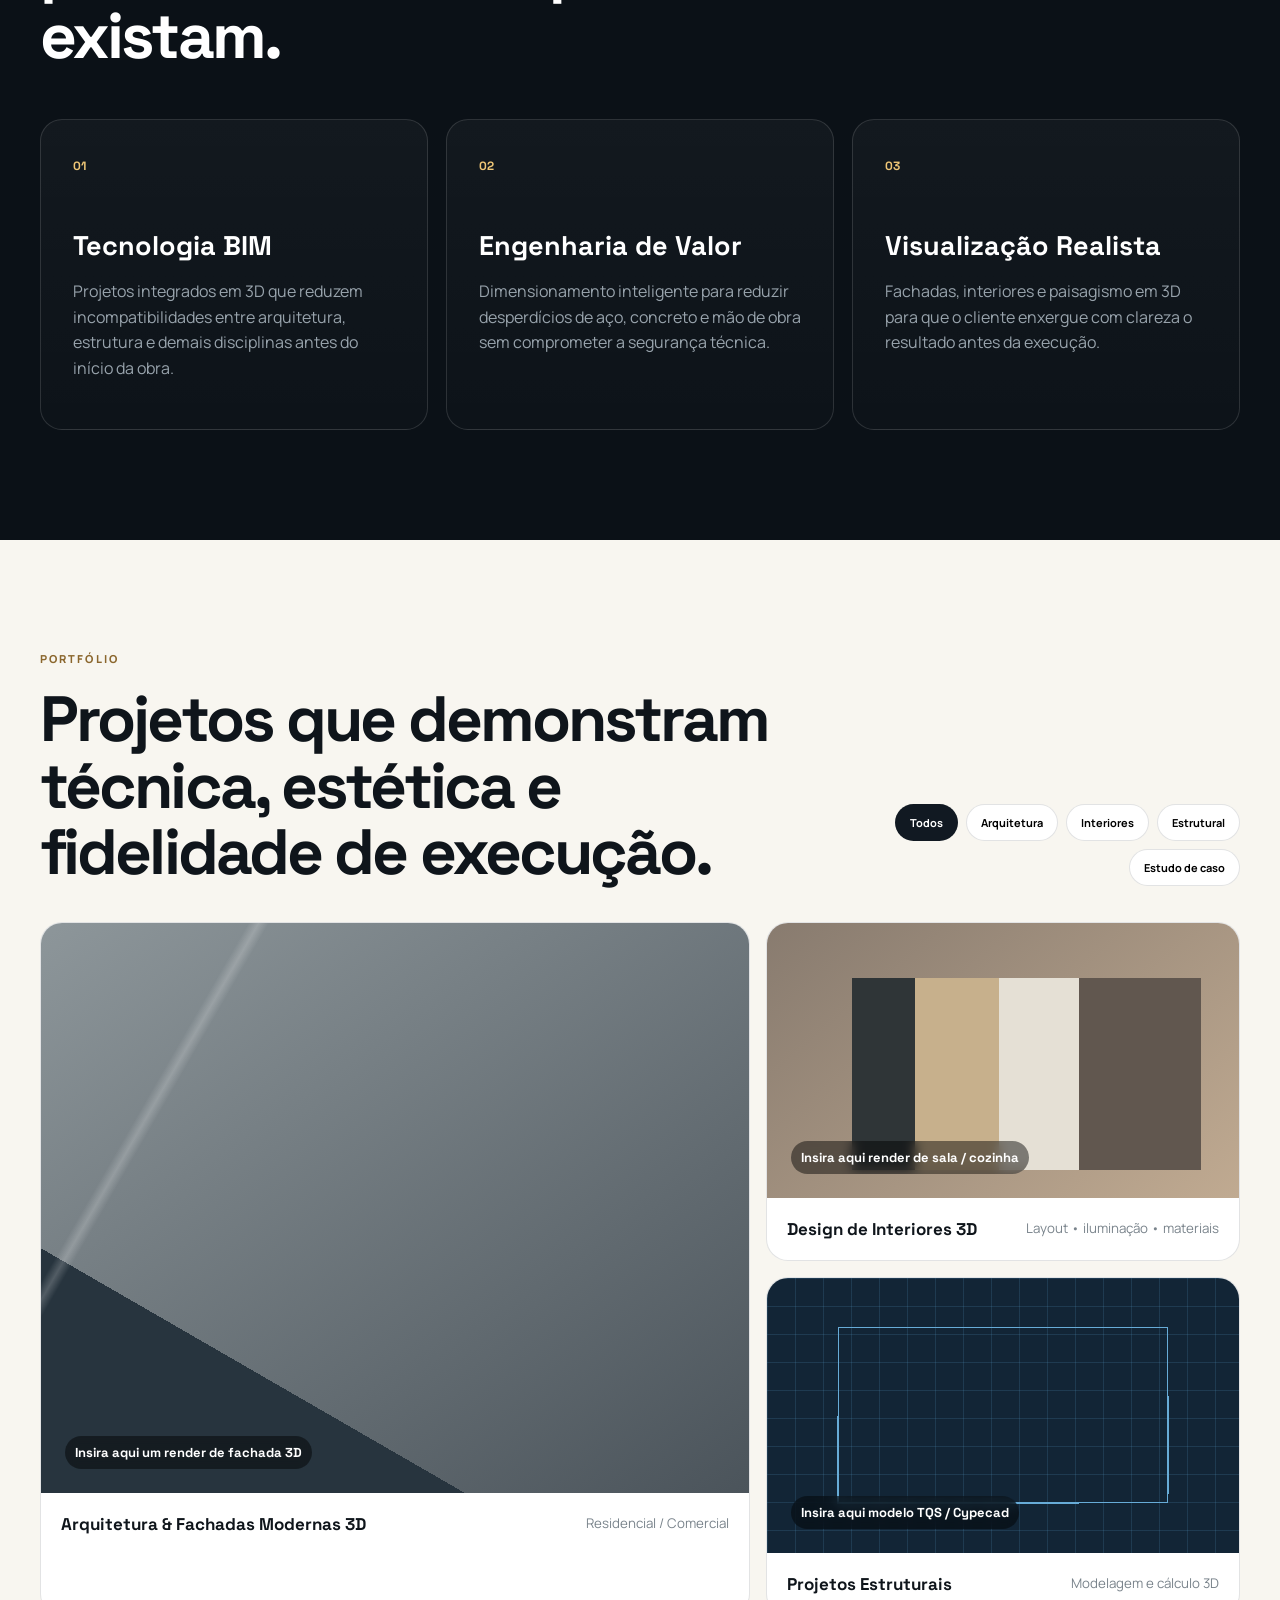
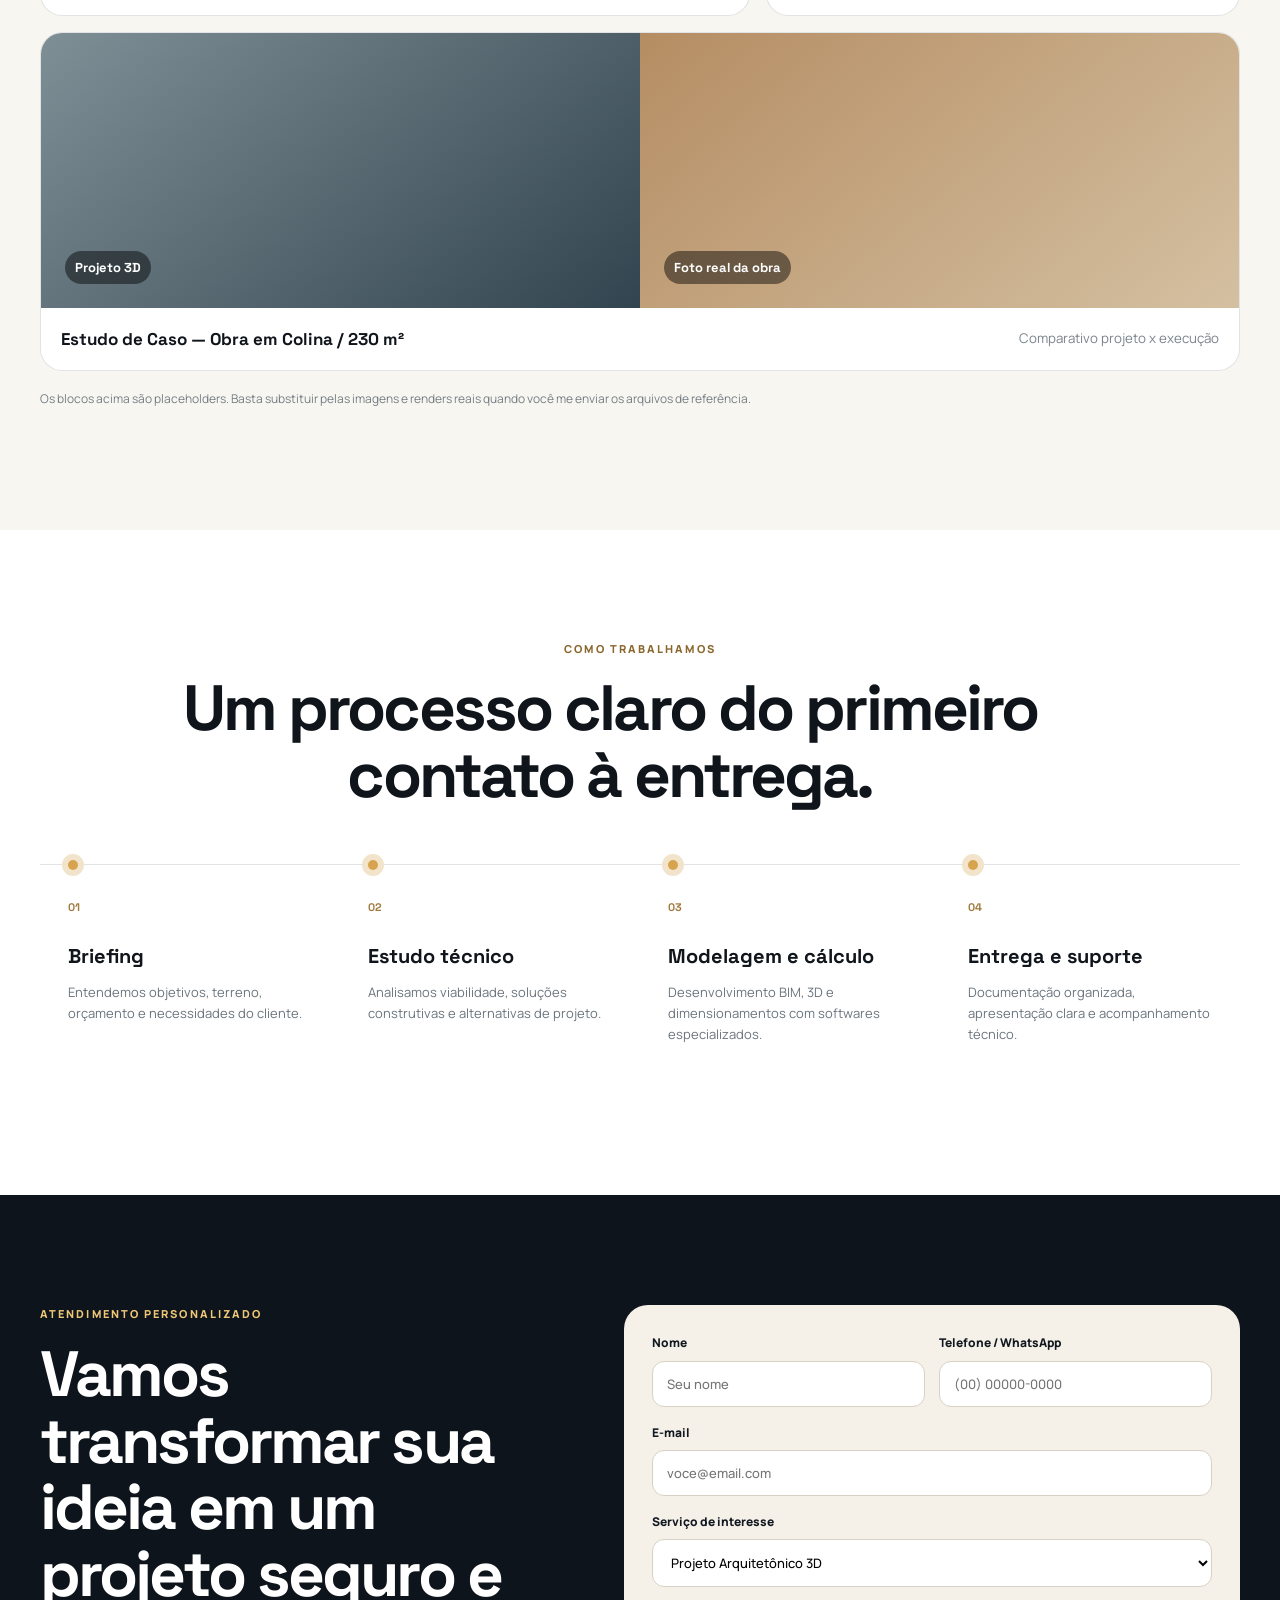
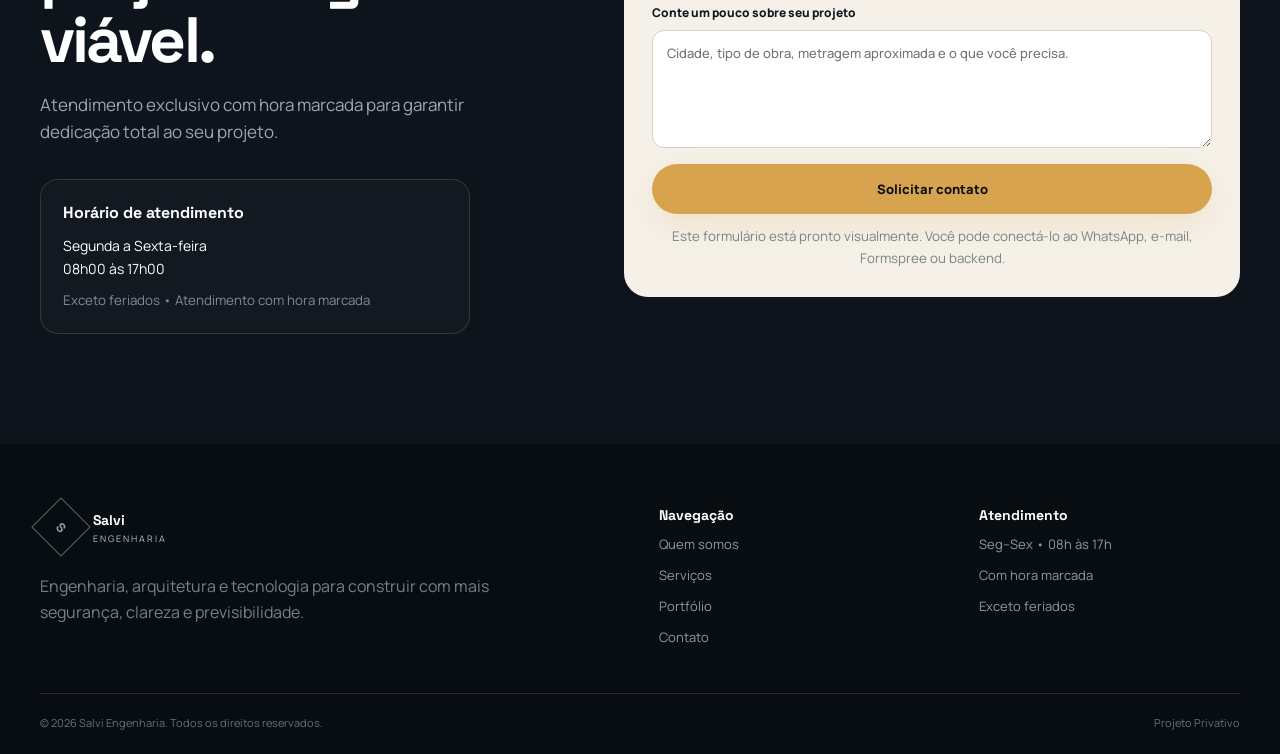
==== commit f620a577: "Update index.html" ====
--- a/index.html
+++ b/index.html
@@ -16,7 +16,7 @@
     <div class="container nav-wrap">
       <a class="brand" href="#topo" aria-label="Salvi Engenharia & Arquitetura - início">
         <span class="brand-mark">S</span>
-        <span><strong>Salvi</strong><small>Engenharia</small></span>
+        <span><strong>Salvi</strong><small>Engenharia & Arquitetura</small></span>
       </a>
       <button class="menu-toggle" aria-label="Abrir menu" aria-expanded="false">☰</button>
       <nav class="nav" aria-label="Navegação principal">
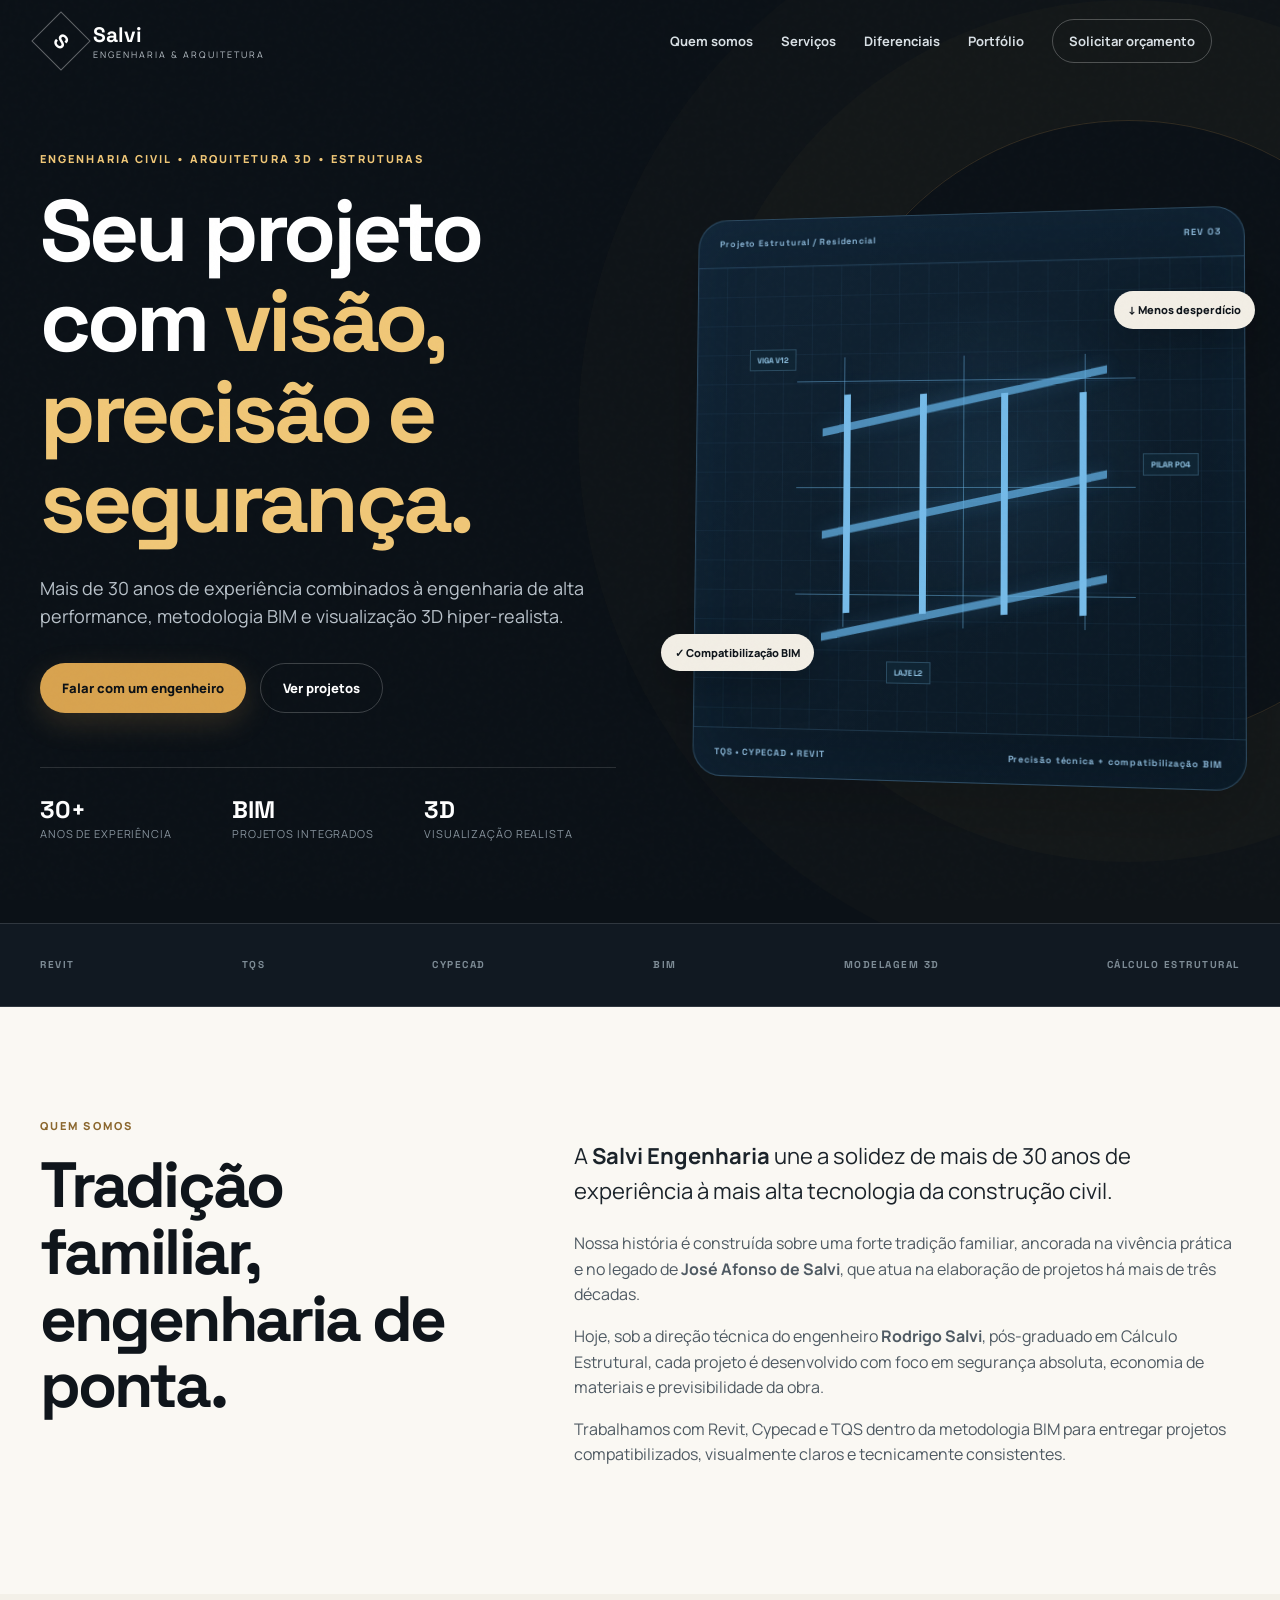
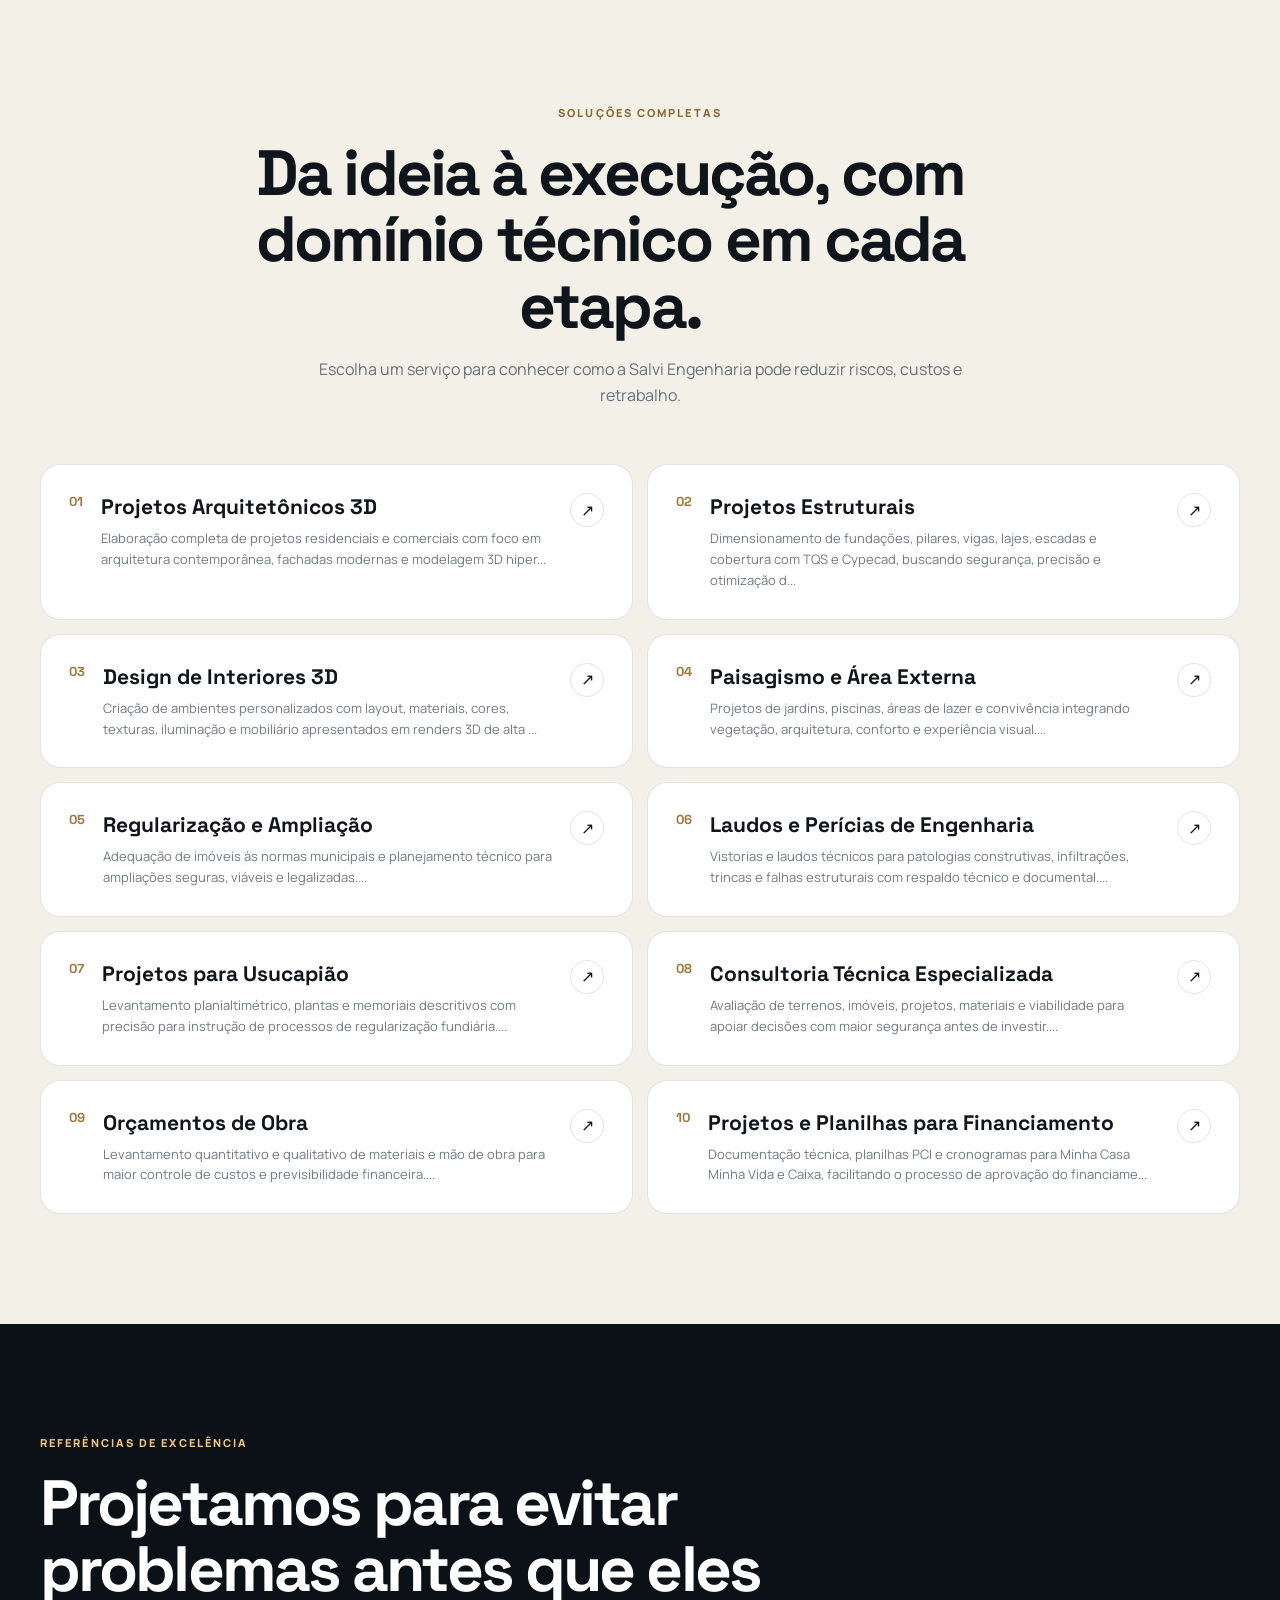
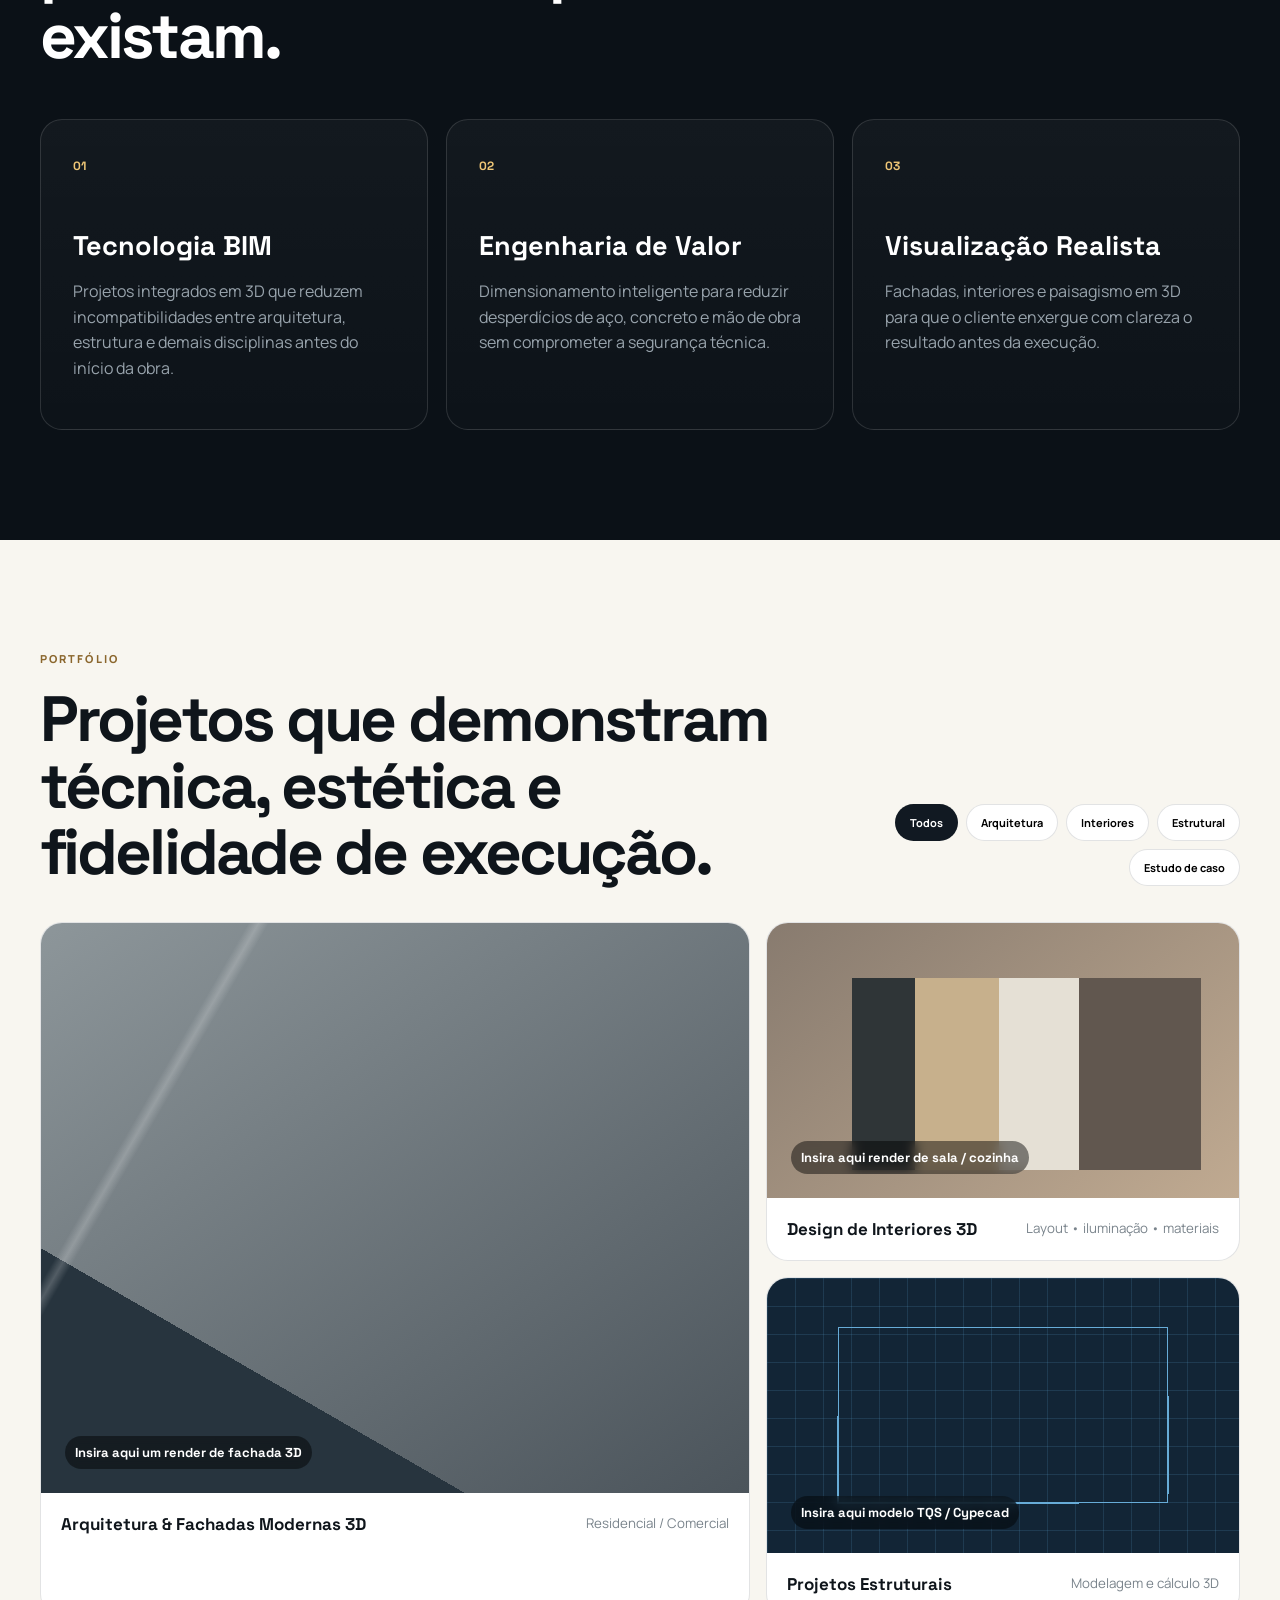
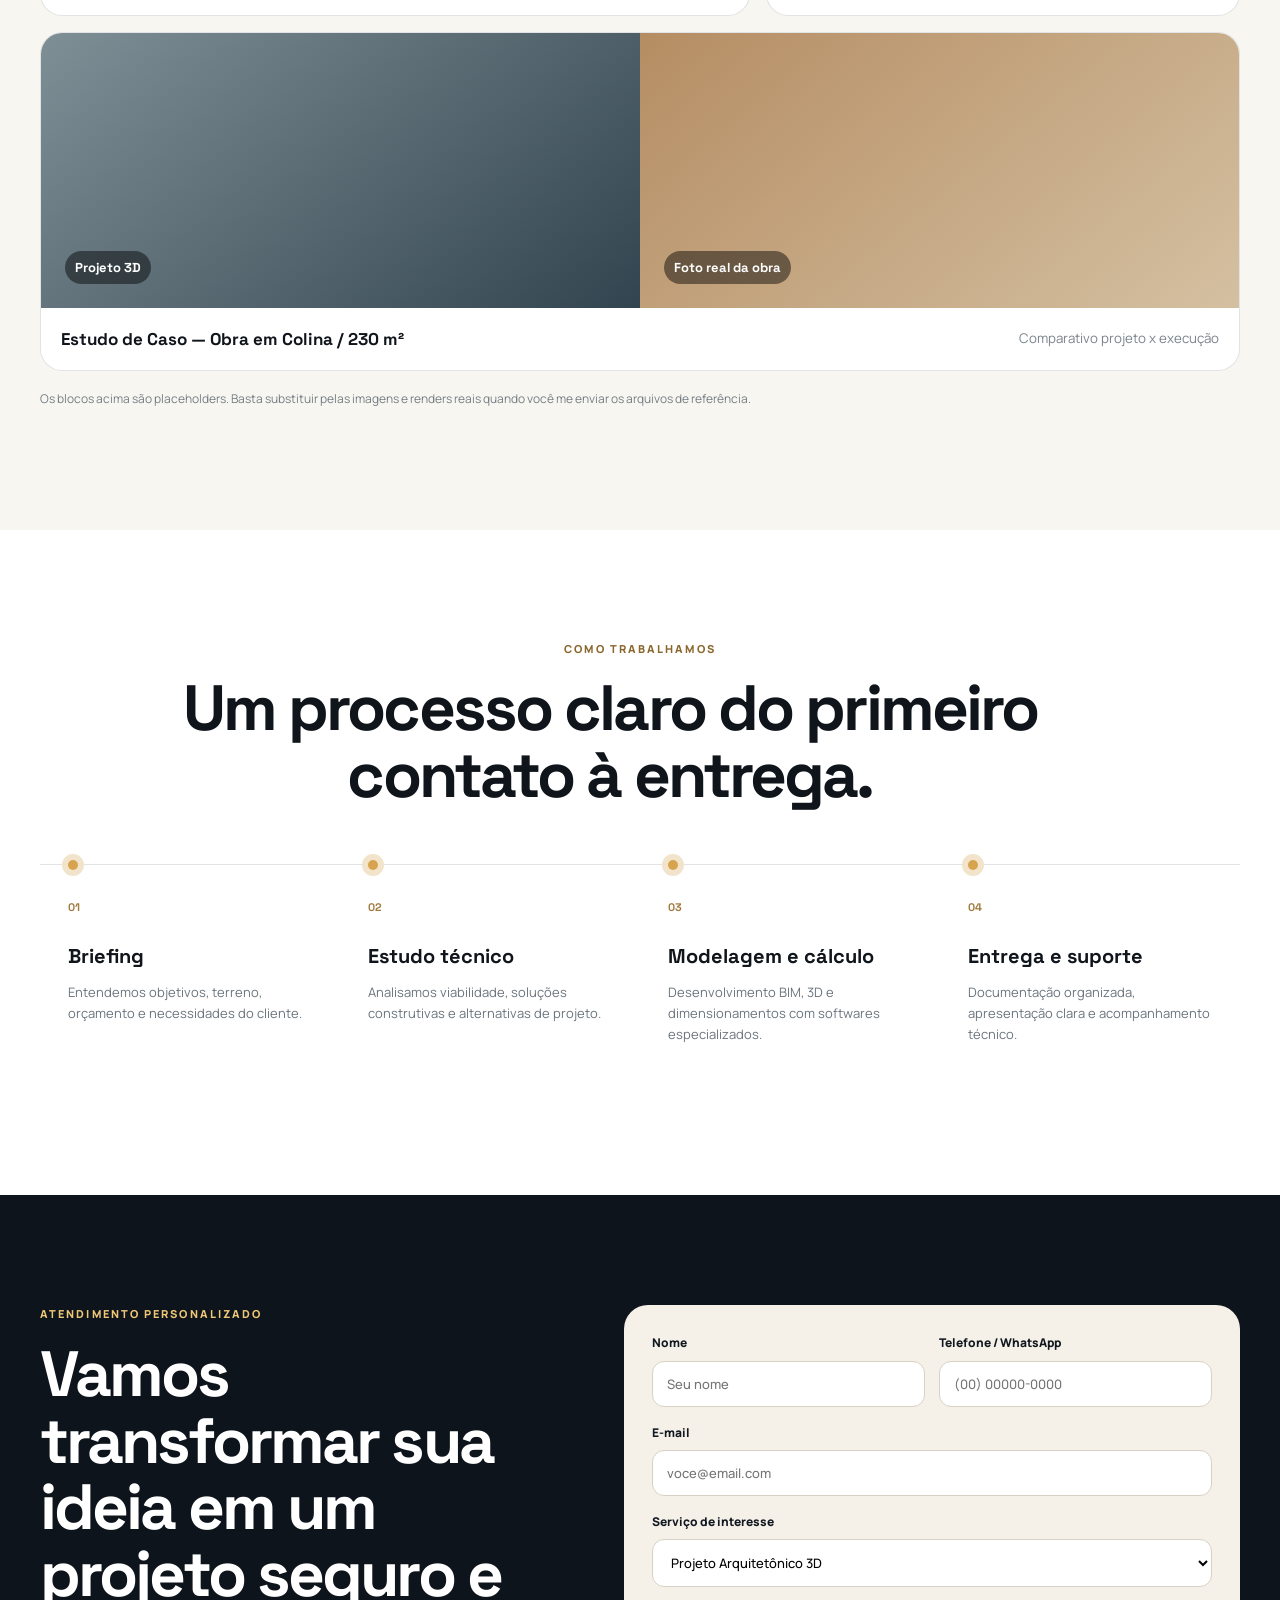
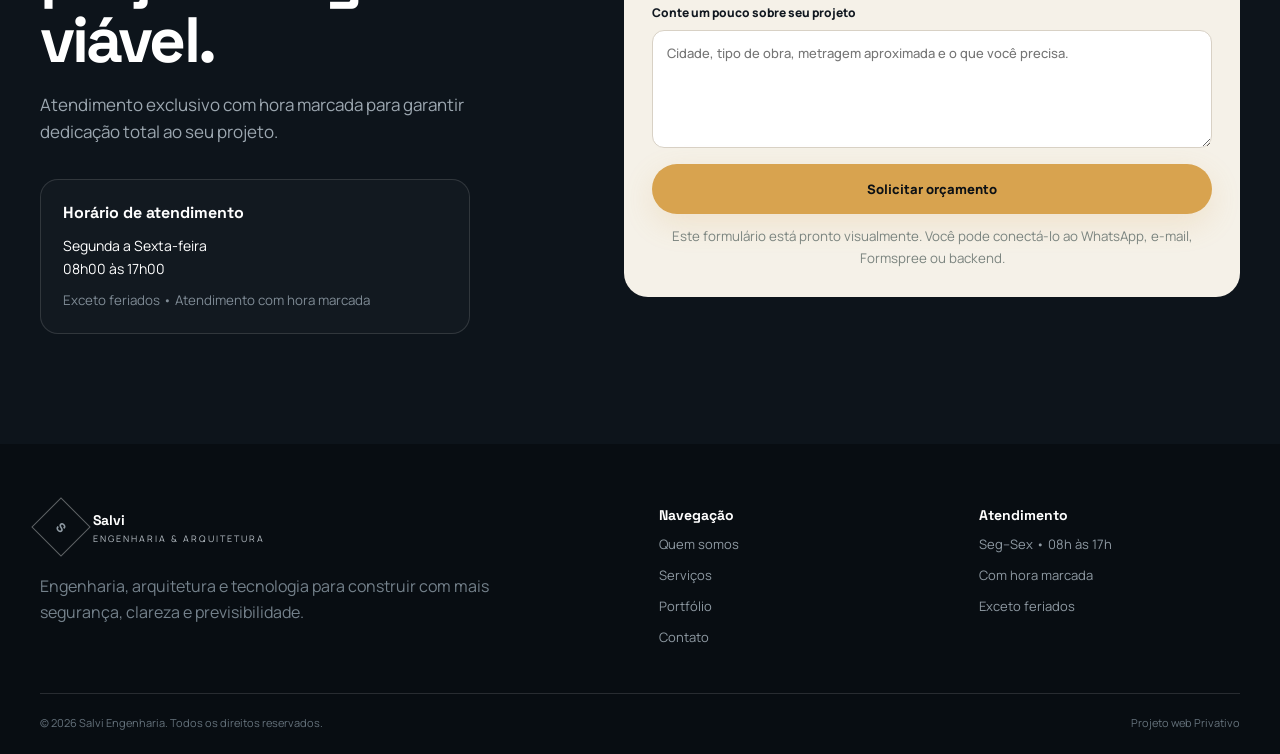
==== commit bda67c82: "Update index.html Primeira atualização de melhoria" ====
--- a/index.html
+++ b/index.html
@@ -4,7 +4,7 @@
   <meta charset="utf-8" />
   <meta name="viewport" content="width=device-width,initial-scale=1" />
   <meta name="description" content="Salvi Engenharia — projetos arquitetônicos 3D, cálculo estrutural, interiores, paisagismo, regularização, laudos, períícias, orçamento e financiamento." />
-  <title>Salvi Engenharia & Arquitetura | Engenharia, Arquitetura 3D e Estruturas</title>
+  <title>Salvi Engenharia | Engenharia, Arquitetura 3D e Estruturas</title>
   <link rel="preconnect" href="https://fonts.googleapis.com">
   <link rel="preconnect" href="https://fonts.gstatic.com" crossorigin>
   <link href="https://fonts.googleapis.com/css2?family=Manrope:wght@400;500;600;700;800&family=Space+Grotesk:wght@500;600;700&display=swap" rel="stylesheet">
@@ -14,7 +14,7 @@
   <div class="noise"></div>
   <header class="site-header" id="topo">
     <div class="container nav-wrap">
-      <a class="brand" href="#topo" aria-label="Salvi Engenharia & Arquitetura - início">
+      <a class="brand" href="#topo" aria-label="Salvi Engenharia - início">
         <span class="brand-mark">S</span>
         <span><strong>Salvi</strong><small>Engenharia & Arquitetura</small></span>
       </a>
@@ -25,6 +25,13 @@
         <a href="#diferenciais">Diferenciais</a>
         <a href="#portfolio">Portfólio</a>
         <a href="#contato" class="nav-cta">Solicitar orçamento</a>
+        <a class="instagram-link" href="https://www.instagram.com/salviengenharia/" target="_blank" rel="noopener noreferrer" aria-label="Instagram da Salvi Engenharia" title="Instagram da Salvi Engenharia">
+          <svg viewBox="0 0 24 24" aria-hidden="true">
+            <rect x="3" y="3" width="18" height="18" rx="5"></rect>
+            <circle cx="12" cy="12" r="4"></circle>
+            <circle cx="17.5" cy="6.5" r="1"></circle>
+          </svg>
+        </a>
       </nav>
     </div>
   </header>
@@ -185,7 +192,7 @@
           <label>E-mail<input type="email" name="email" placeholder="voce@email.com"></label>
           <label>Serviço de interesse<select name="servico"><option>Projeto Arquitetônico 3D</option><option>Projeto Estrutural</option><option>Design de Interiores 3D</option><option>Paisagismo e Área Externa</option><option>Regularização e Ampliação</option><option>Laudos e Perícias</option><option>Projeto para Usucapião</option><option>Consultoria Técnica</option><option>Orçamento de Obra</option><option>Financiamento / Caixa</option></select></label>
           <label>Conte um pouco sobre seu projeto<textarea name="mensagem" rows="5" placeholder="Cidade, tipo de obra, metragem aproximada e o que você precisa."></textarea></label>
-          <button class="btn btn-primary full" type="submit">Solicitar contato</button>
+          <button class="btn btn-primary full" type="submit">Solicitar orçamento</button>
           <small class="form-hint">Este formulário está pronto visualmente. Você pode conectá-lo ao WhatsApp, e-mail, Formspree ou backend.</small>
         </form>
       </div>
@@ -194,11 +201,11 @@
 
   <footer class="footer">
     <div class="container footer-grid">
-      <div><a class="brand footer-brand" href="#topo"><span class="brand-mark">S</span><span><strong>Salvi</strong><small>Engenharia</small></span></a><p>Engenharia, arquitetura e tecnologia para construir com mais segurança, clareza e previsibilidade.</p></div>
+      <div><a class="brand footer-brand" href="#topo"><span class="brand-mark">S</span><span><strong>Salvi</strong><small>Engenharia & Arquitetura</small></span></a><p>Engenharia, arquitetura e tecnologia para construir com mais segurança, clareza e previsibilidade.</p></div>
       <div><strong>Navegação</strong><a href="#sobre">Quem somos</a><a href="#servicos">Serviços</a><a href="#portfolio">Portfólio</a><a href="#contato">Contato</a></div>
       <div><strong>Atendimento</strong><span>Seg–Sex • 08h às 17h</span><span>Com hora marcada</span><span>Exceto feriados</span></div>
     </div>
-    <div class="container footer-bottom"><span>© <span id="year"></span> Salvi Engenharia. Todos os direitos reservados.</span><span>Projeto Privativo</span></div>
+    <div class="container footer-bottom"><span>© <span id="year"></span> Salvi Engenharia. Todos os direitos reservados.</span><span>Projeto web Privativo</span></div>
   </footer>
 
   <div class="service-modal" id="serviceModal" aria-hidden="true">
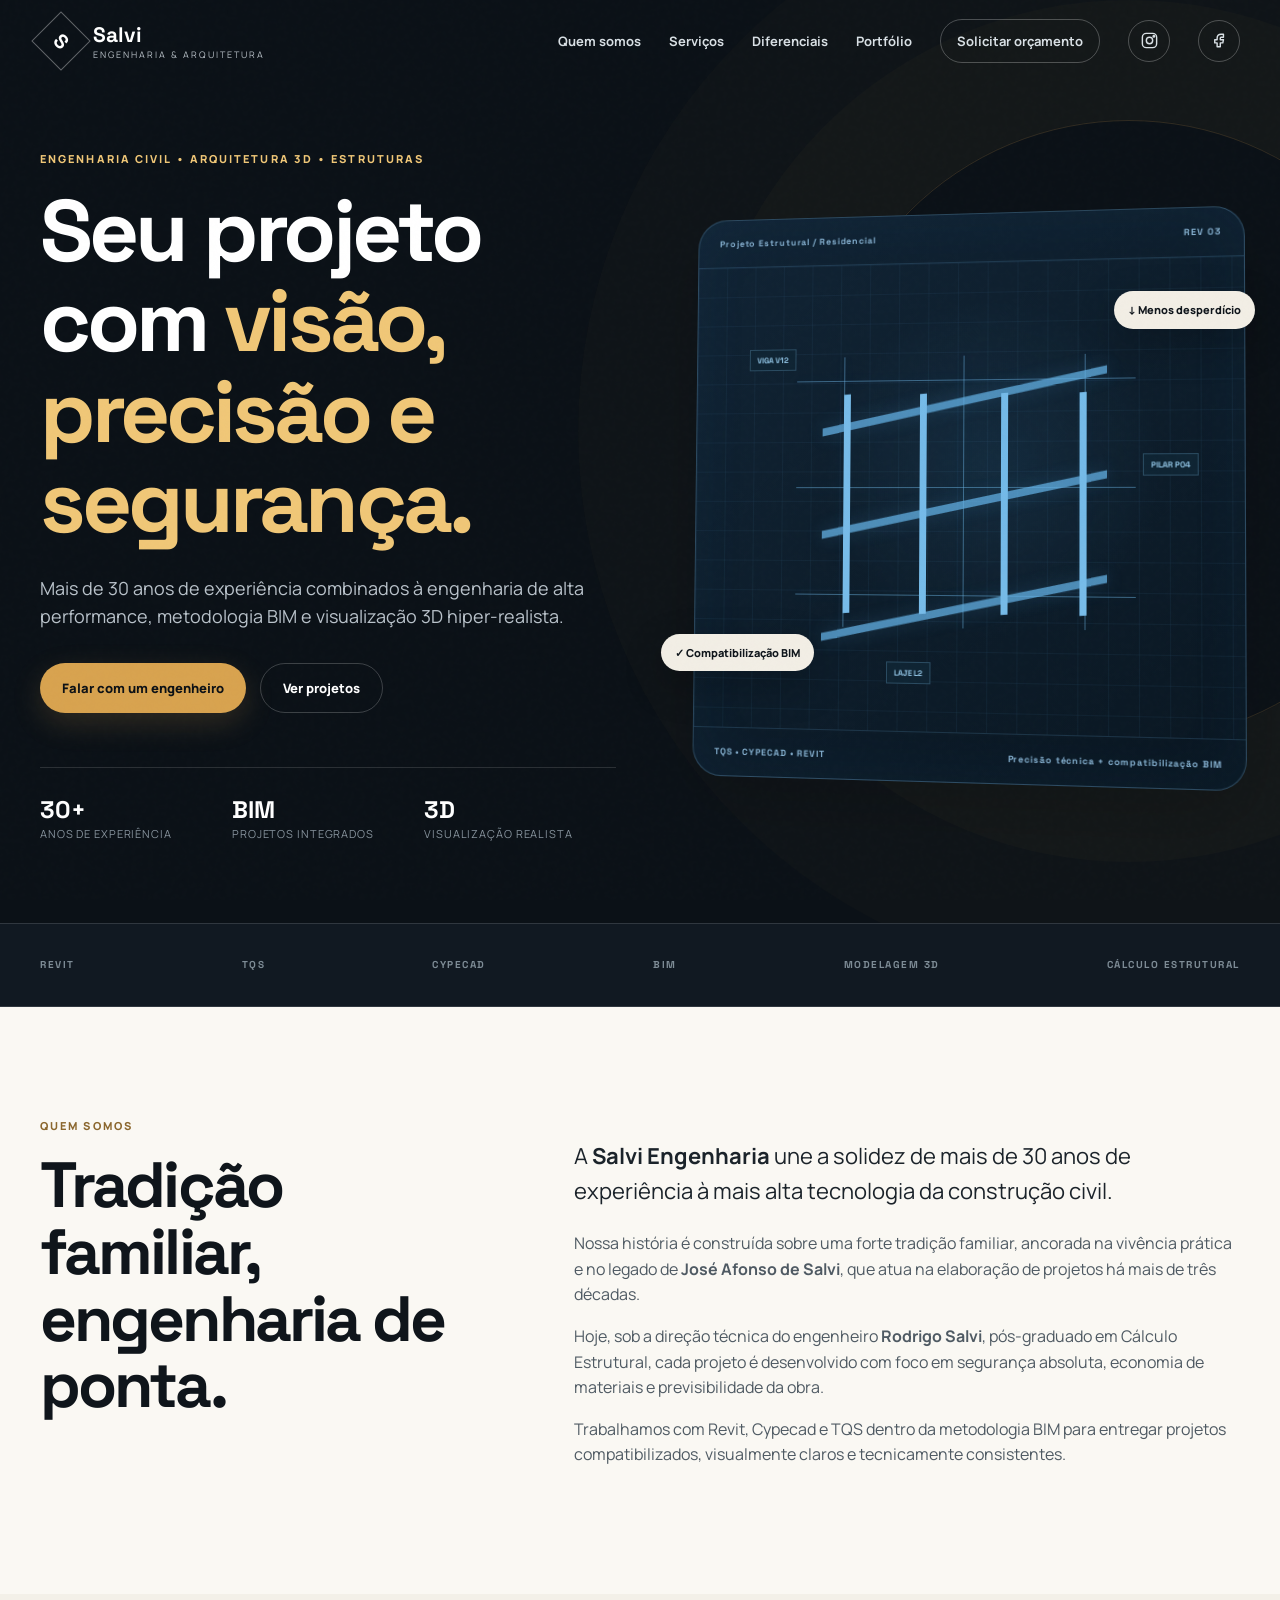
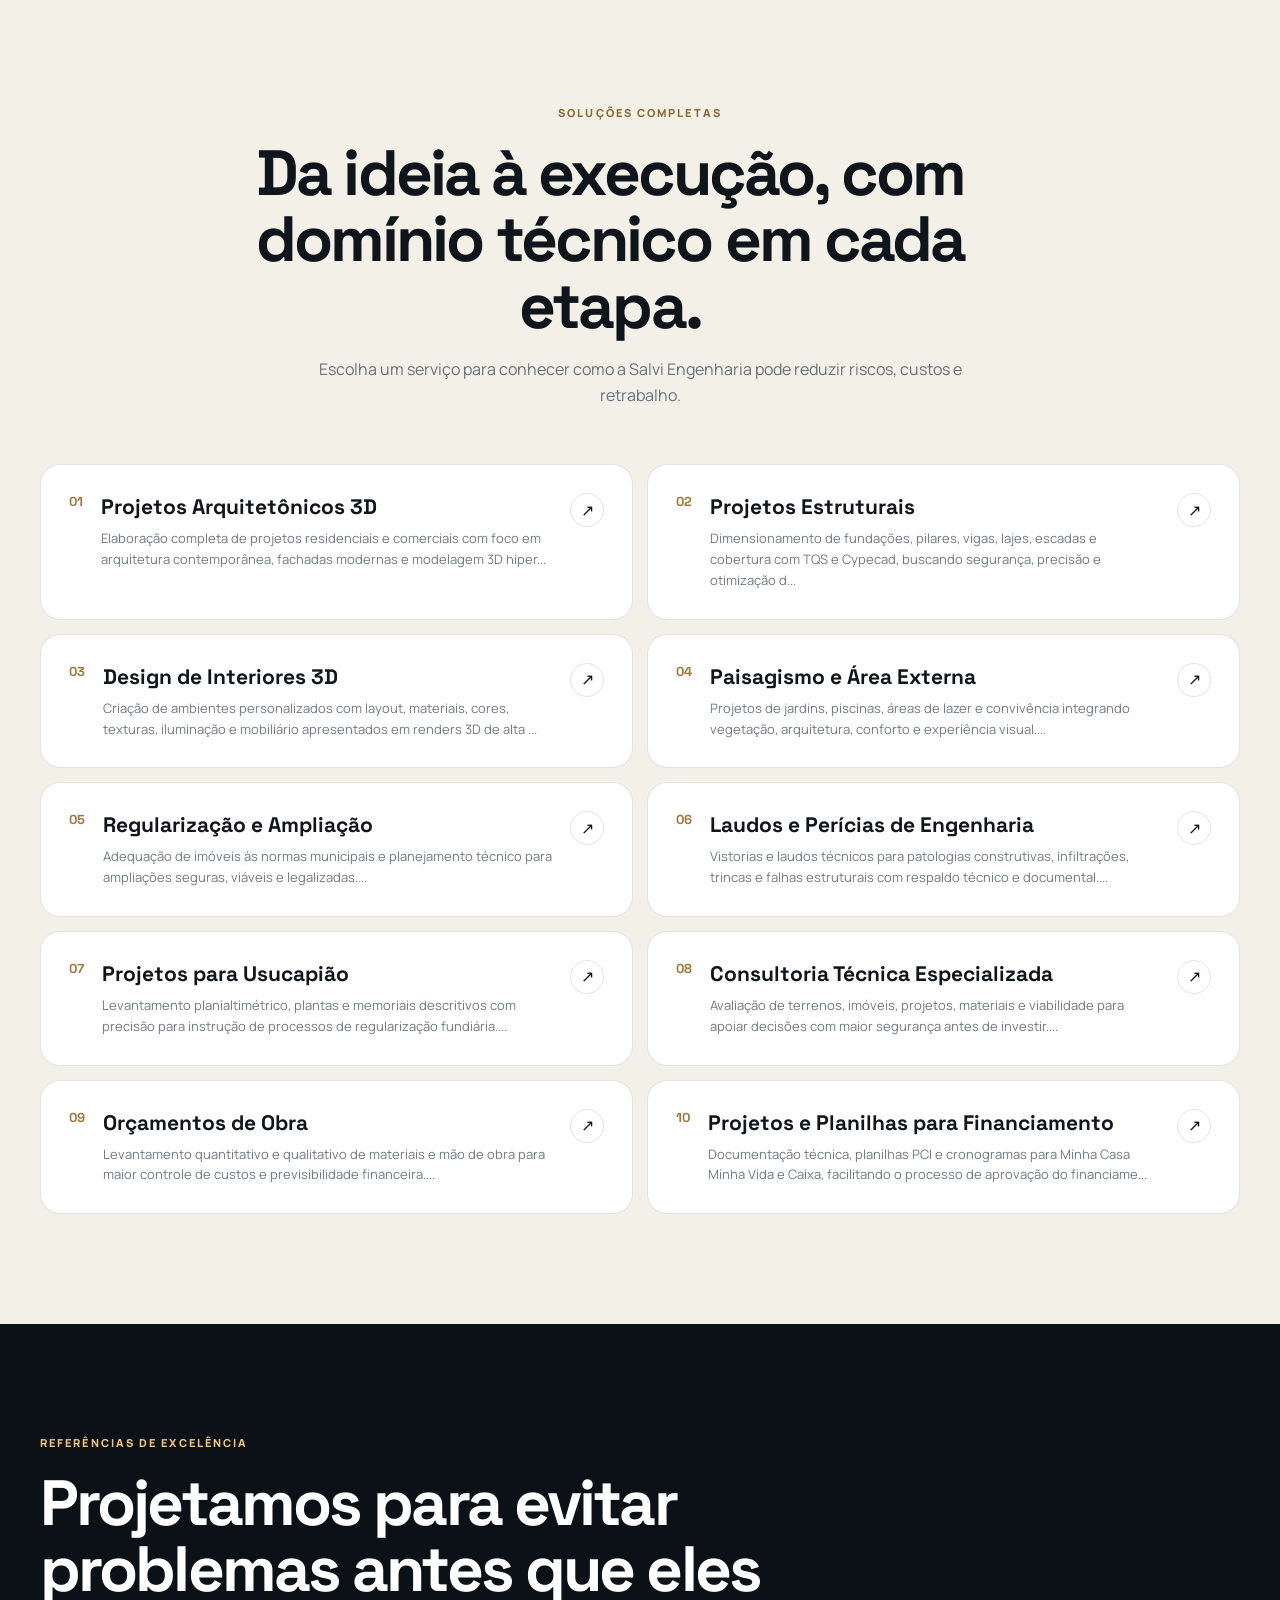
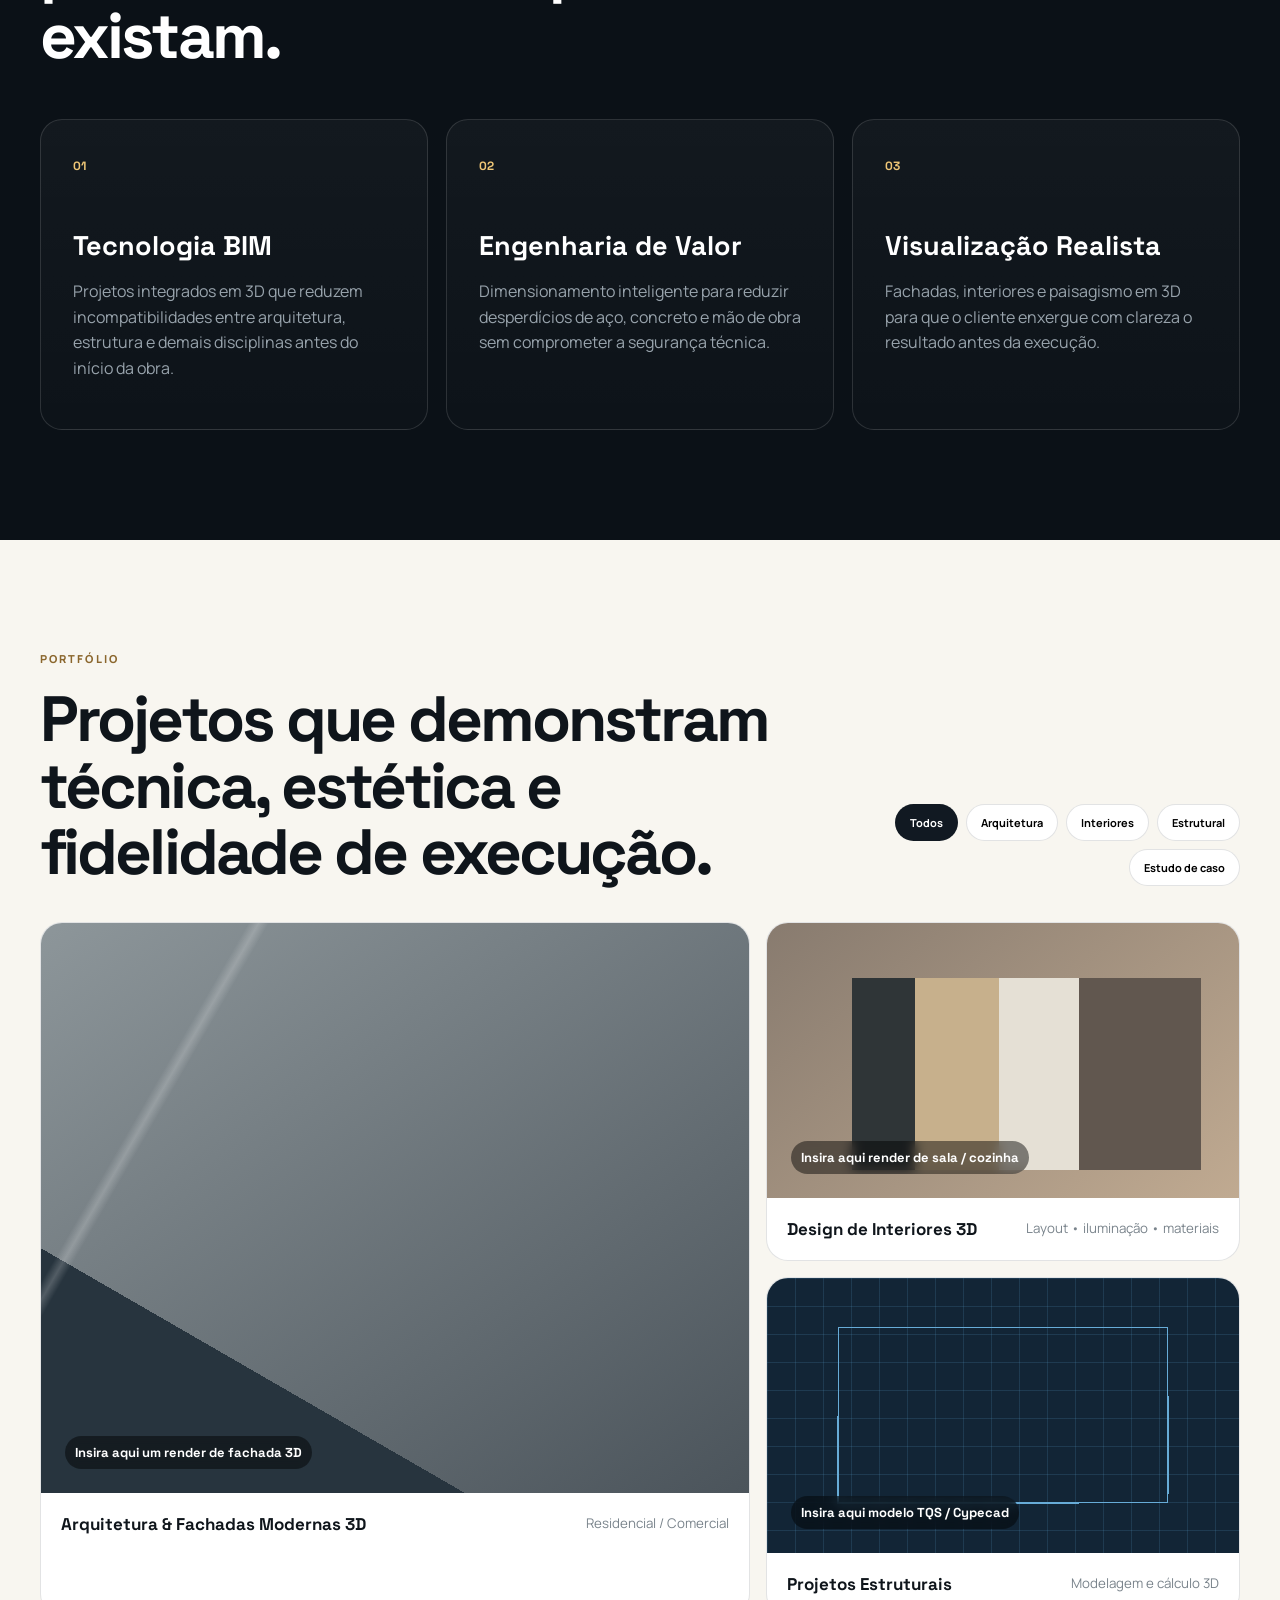
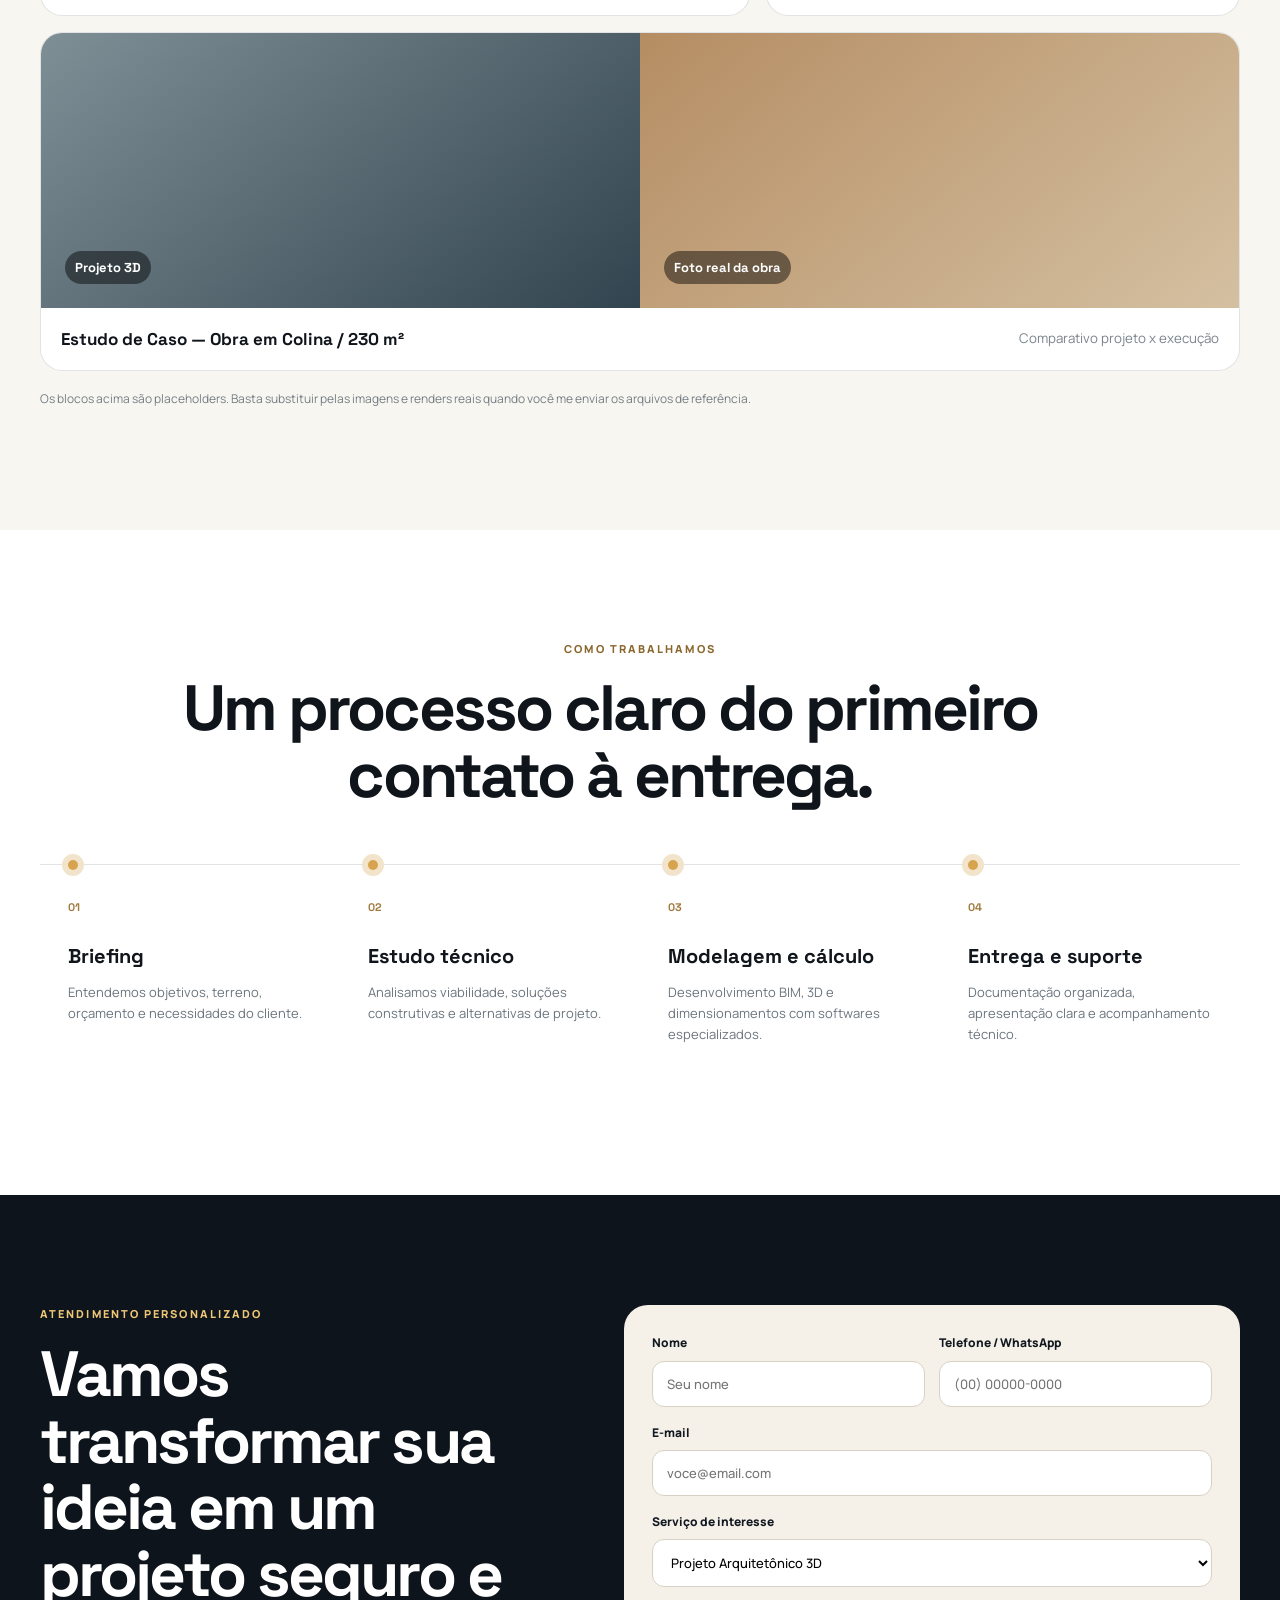
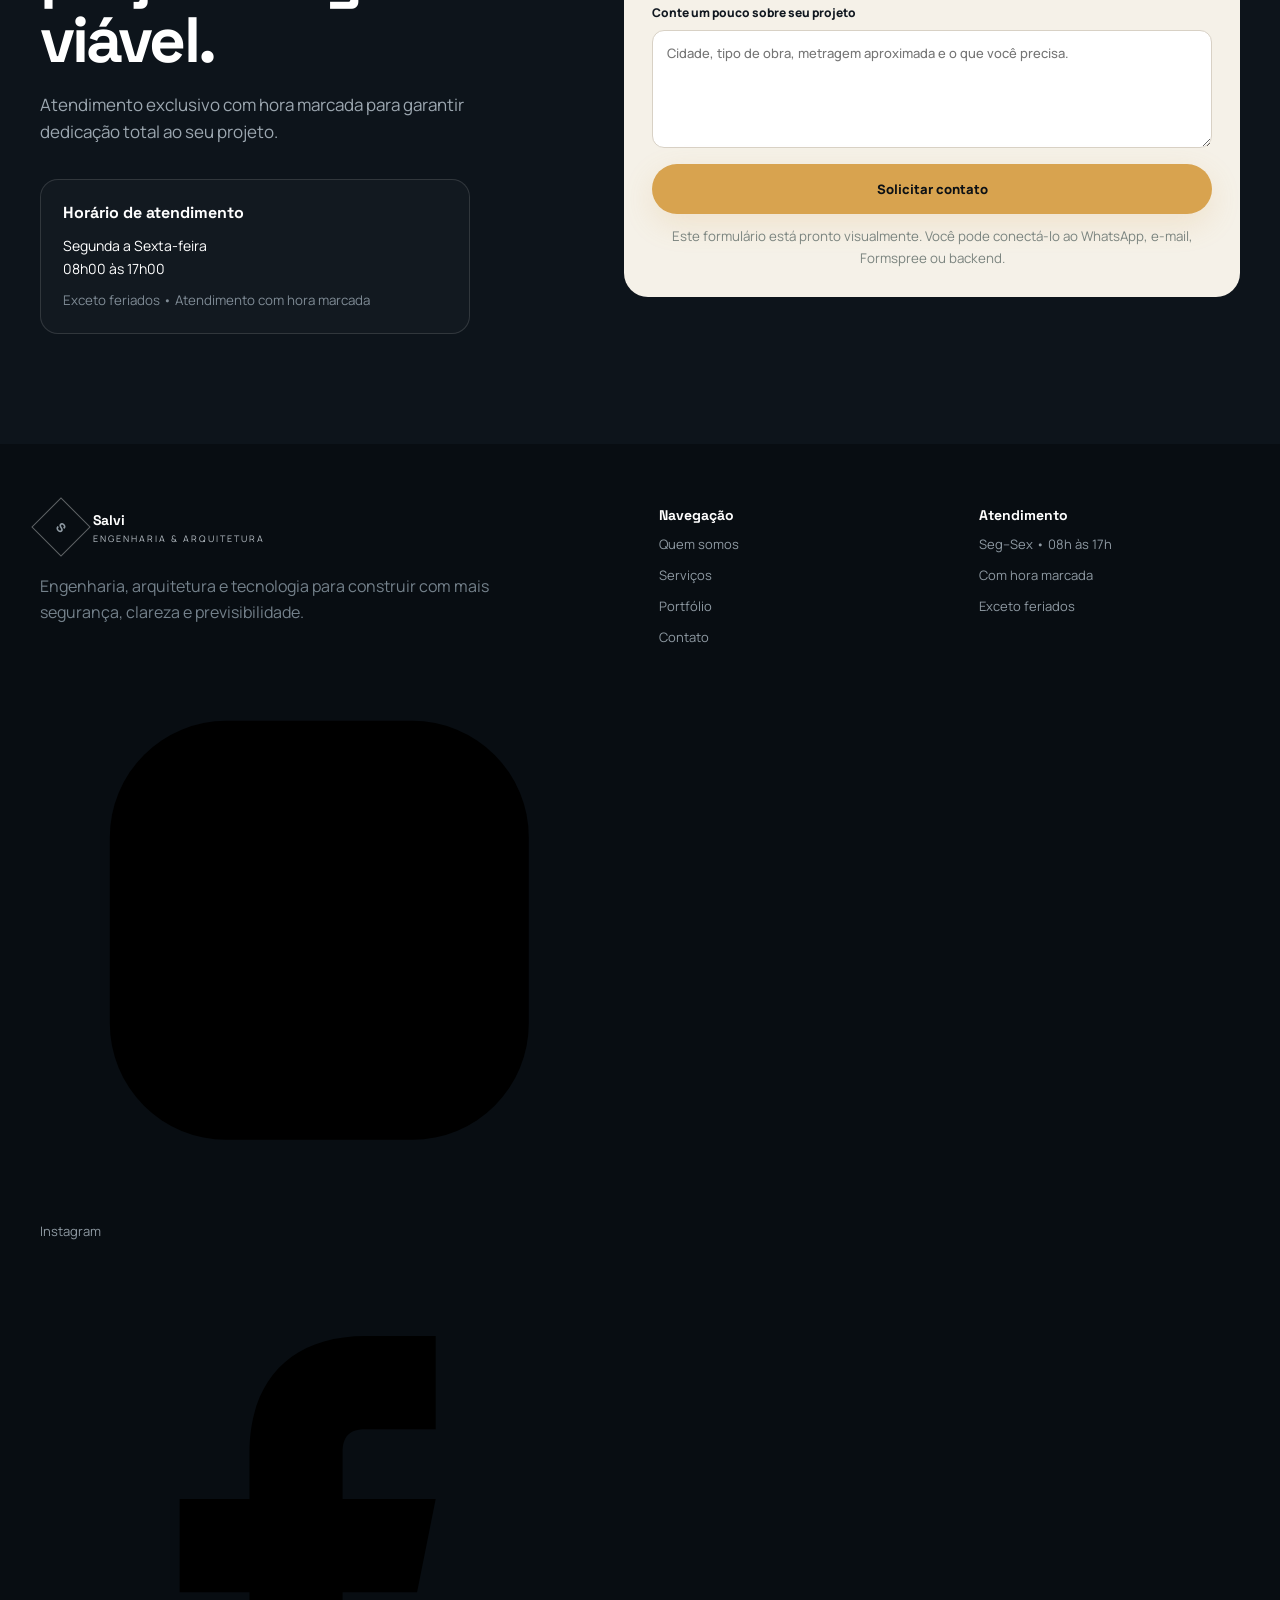
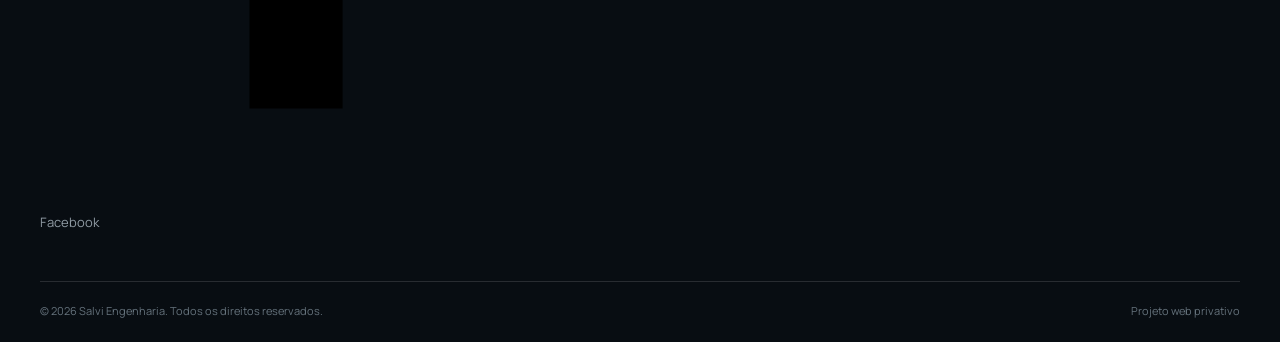
==== commit 6ab7e188: "Update index.html 2 update de melhoria" ====
--- a/index.html
+++ b/index.html
@@ -32,6 +32,11 @@
             <circle cx="17.5" cy="6.5" r="1"></circle>
           </svg>
         </a>
+        <a class="instagram-link facebook-link" href="https://www.facebook.com/salviengenharia" target="_blank" rel="noopener noreferrer" aria-label="Facebook da Salvi Engenharia" title="Facebook da Salvi Engenharia">
+          <svg viewBox="0 0 24 24" aria-hidden="true">
+            <path d="M14 8h3V4h-3c-3.3 0-5 2-5 5v2H6v4h3v5h4v-5h3.2l.8-4H13V9c0-.7.3-1 1-1Z"></path>
+          </svg>
+        </a>
       </nav>
     </div>
   </header>
@@ -192,7 +197,7 @@
           <label>E-mail<input type="email" name="email" placeholder="voce@email.com"></label>
           <label>Serviço de interesse<select name="servico"><option>Projeto Arquitetônico 3D</option><option>Projeto Estrutural</option><option>Design de Interiores 3D</option><option>Paisagismo e Área Externa</option><option>Regularização e Ampliação</option><option>Laudos e Perícias</option><option>Projeto para Usucapião</option><option>Consultoria Técnica</option><option>Orçamento de Obra</option><option>Financiamento / Caixa</option></select></label>
           <label>Conte um pouco sobre seu projeto<textarea name="mensagem" rows="5" placeholder="Cidade, tipo de obra, metragem aproximada e o que você precisa."></textarea></label>
-          <button class="btn btn-primary full" type="submit">Solicitar orçamento</button>
+          <button class="btn btn-primary full" type="submit">Solicitar contato</button>
           <small class="form-hint">Este formulário está pronto visualmente. Você pode conectá-lo ao WhatsApp, e-mail, Formspree ou backend.</small>
         </form>
       </div>
@@ -201,11 +206,22 @@
 
   <footer class="footer">
     <div class="container footer-grid">
-      <div><a class="brand footer-brand" href="#topo"><span class="brand-mark">S</span><span><strong>Salvi</strong><small>Engenharia & Arquitetura</small></span></a><p>Engenharia, arquitetura e tecnologia para construir com mais segurança, clareza e previsibilidade.</p></div>
+      <div class="footer-about"><a class="brand footer-brand" href="#topo"><span class="brand-mark">S</span><span><strong>Salvi</strong><small>Engenharia & Arquitetura</small></span></a><p>Engenharia, arquitetura e tecnologia para construir com mais segurança, clareza e previsibilidade.</p>
+        <div class="footer-socials" aria-label="Redes sociais da Salvi Engenharia">
+          <a class="footer-social-link" href="https://www.instagram.com/salviengenharia/" target="_blank" rel="noopener noreferrer" aria-label="Instagram da Salvi Engenharia">
+            <svg viewBox="0 0 24 24" aria-hidden="true"><rect x="3" y="3" width="18" height="18" rx="5"></rect><circle cx="12" cy="12" r="4"></circle><circle cx="17.5" cy="6.5" r="1"></circle></svg>
+            <span>Instagram</span>
+          </a>
+          <a class="footer-social-link" href="https://www.facebook.com/salviengenharia" target="_blank" rel="noopener noreferrer" aria-label="Facebook da Salvi Engenharia">
+            <svg viewBox="0 0 24 24" aria-hidden="true"><path d="M14 8h3V4h-3c-3.3 0-5 2-5 5v2H6v4h3v5h4v-5h3.2l.8-4H13V9c0-.7.3-1 1-1Z"></path></svg>
+            <span>Facebook</span>
+          </a>
+        </div>
+      </div>
       <div><strong>Navegação</strong><a href="#sobre">Quem somos</a><a href="#servicos">Serviços</a><a href="#portfolio">Portfólio</a><a href="#contato">Contato</a></div>
       <div><strong>Atendimento</strong><span>Seg–Sex • 08h às 17h</span><span>Com hora marcada</span><span>Exceto feriados</span></div>
     </div>
-    <div class="container footer-bottom"><span>© <span id="year"></span> Salvi Engenharia. Todos os direitos reservados.</span><span>Projeto web Privativo</span></div>
+    <div class="container footer-bottom"><span>© <span id="year"></span> Salvi Engenharia. Todos os direitos reservados.</span><span>Projeto web privativo</span></div>
   </footer>
 
   <div class="service-modal" id="serviceModal" aria-hidden="true">
--- a/style.css
+++ b/style.css
@@ -159,6 +159,41 @@
   border:1px solid rgba(255, 255, 255, .25);
   padding:11px 16px;
   border-radius:999px
+}
+
+.nav-cta:hover {
+  background:rgba(255, 255, 255, .06)
+}
+
+/* Atalho para o Instagram no menu principal */
+.instagram-link {
+  width:42px;
+  height:42px;
+  display:grid;
+  place-items:center;
+  flex:0 0 42px;
+  border:1px solid rgba(255, 255, 255, .25);
+  border-radius:50%;
+  color:var(--accent2);
+  transition:color .25s ease, border-color .25s ease, background .25s ease, transform .25s ease
+}
+
+.instagram-link svg {
+  width:19px;
+  height:19px;
+  fill:none;
+  stroke:currentColor;
+  stroke-width:1.8;
+  stroke-linecap:round;
+  stroke-linejoin:round
+}
+
+.instagram-link:hover {
+  background:rgba(255, 255, 255, .06)
+  /*color:var(--bg);
+  background:var(--accent2);
+  border-color:var(--accent2);
+  transform:translateY(-2px)*/
 }
 
 .menu-toggle {
@@ -1084,6 +1119,9 @@
 .nav.open {
     display:flex
   }
+  .instagram-link {
+    align-self:flex-start
+  }
 .menu-toggle {
     display:block
   }
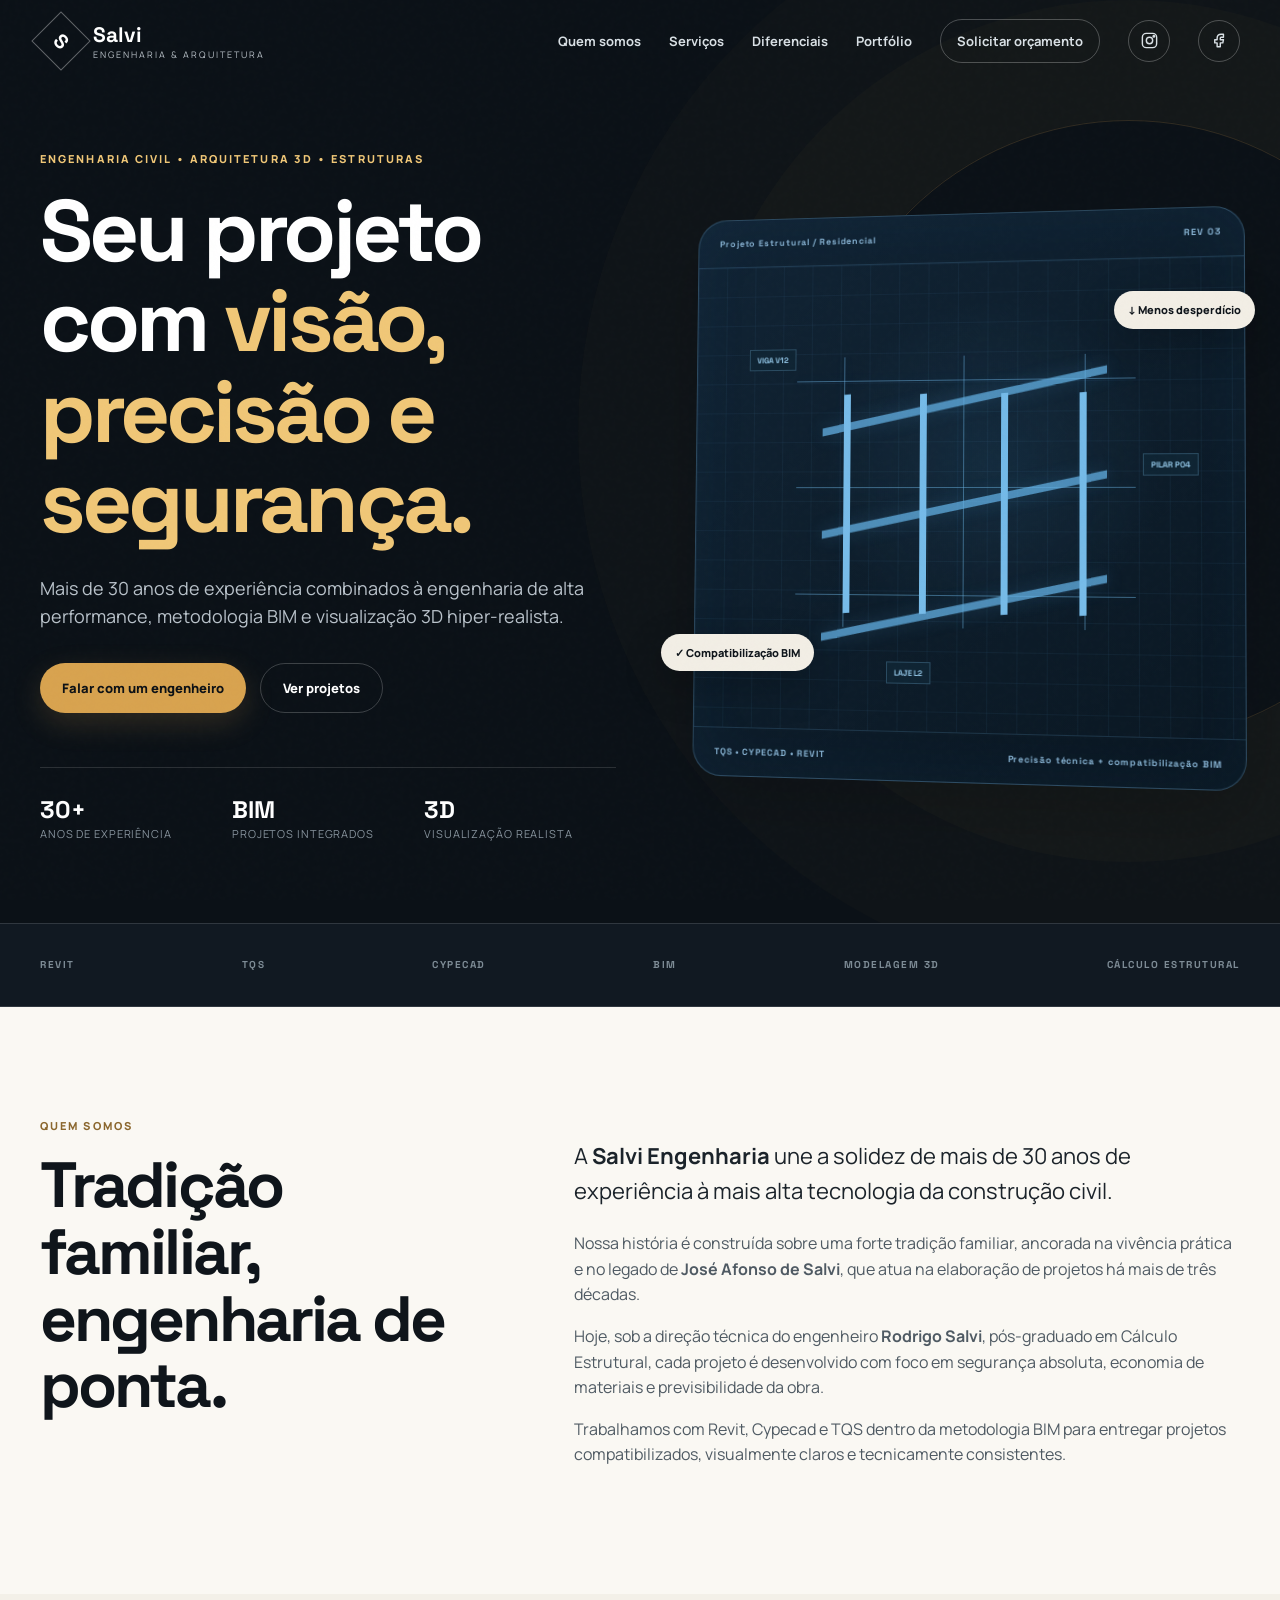
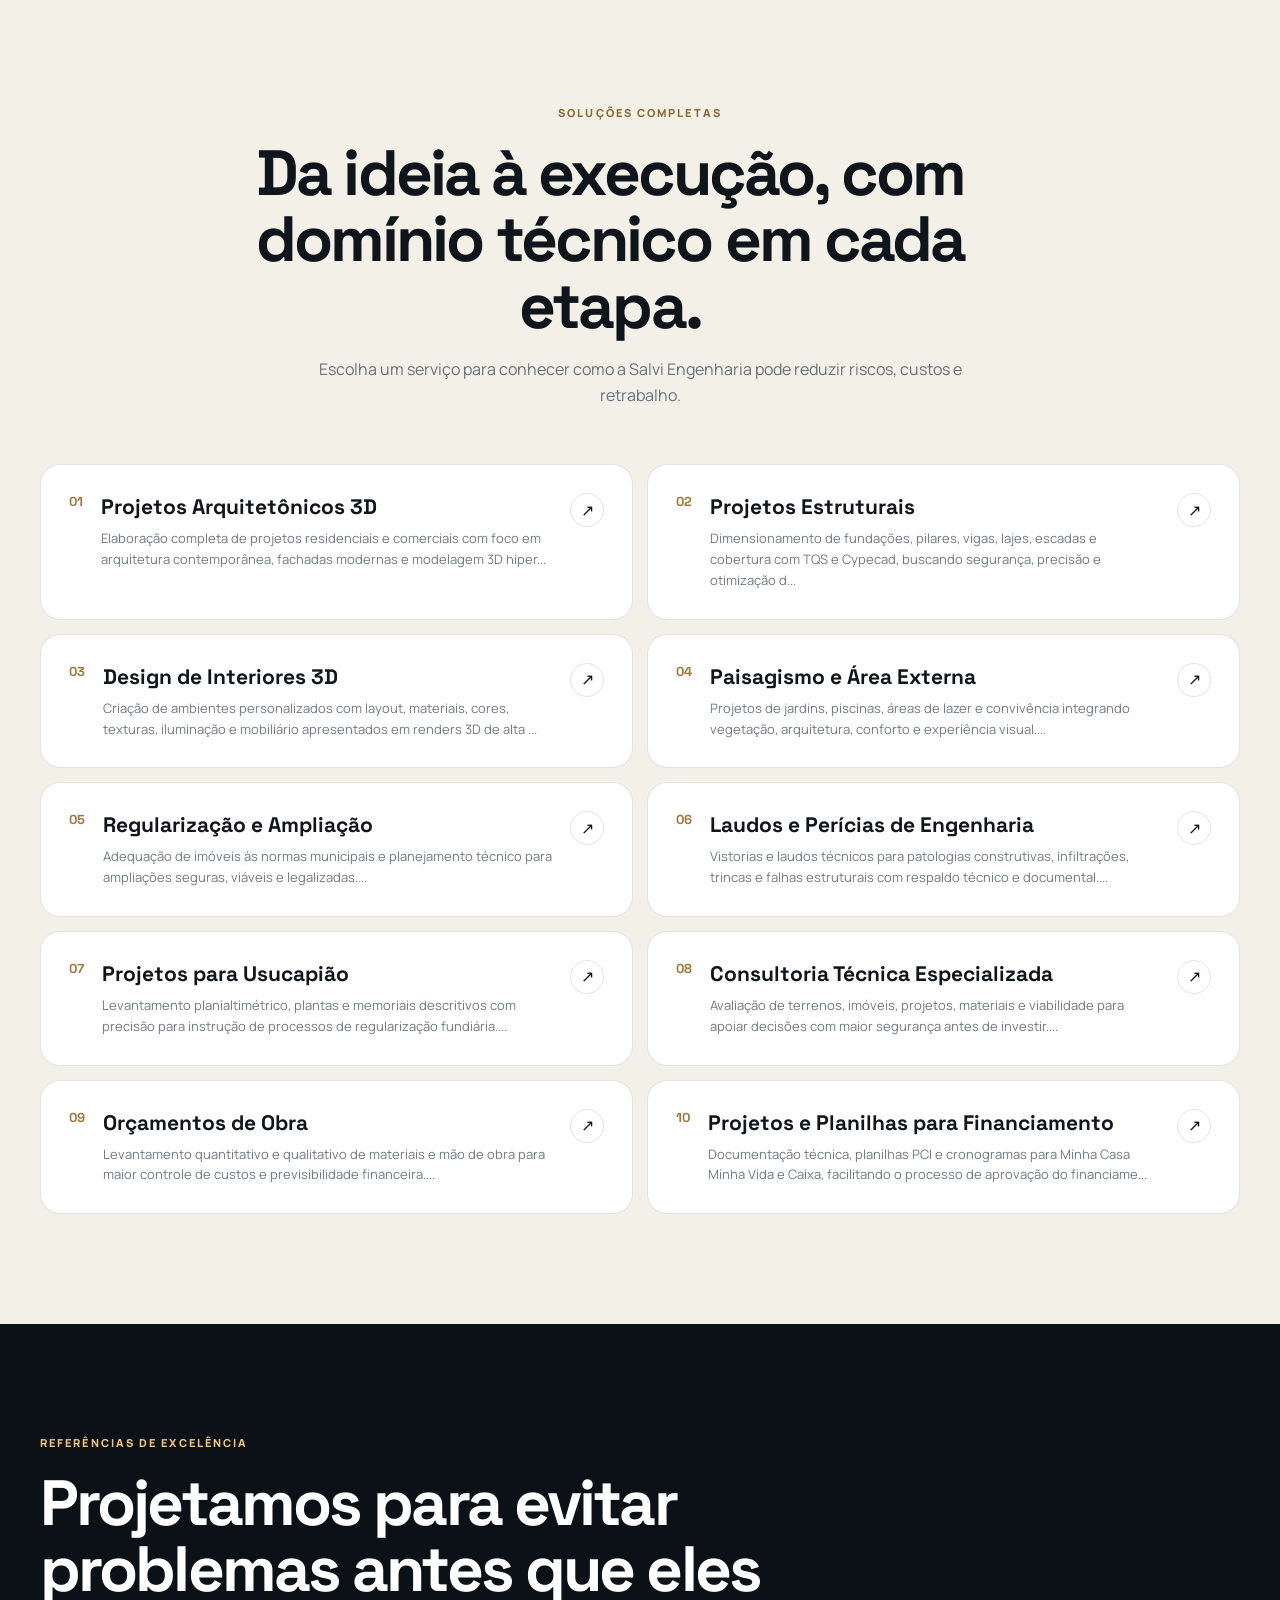
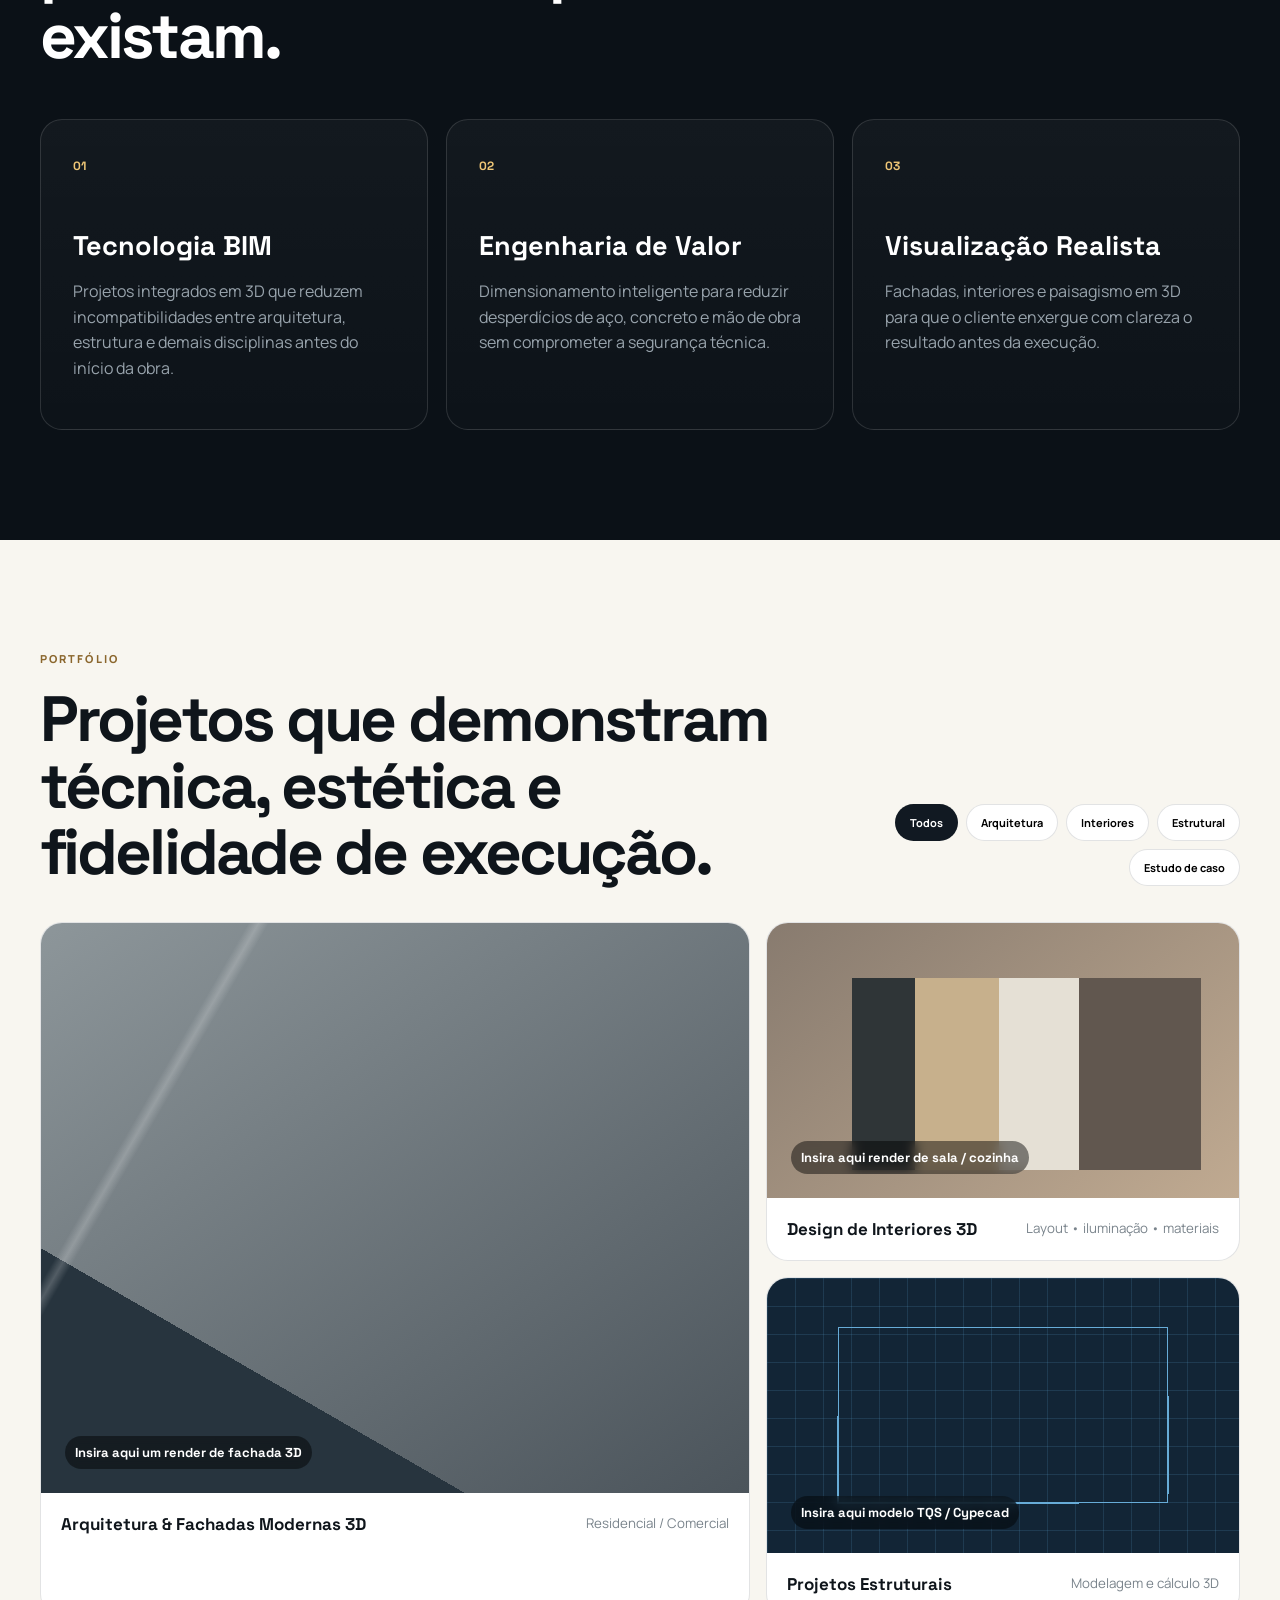
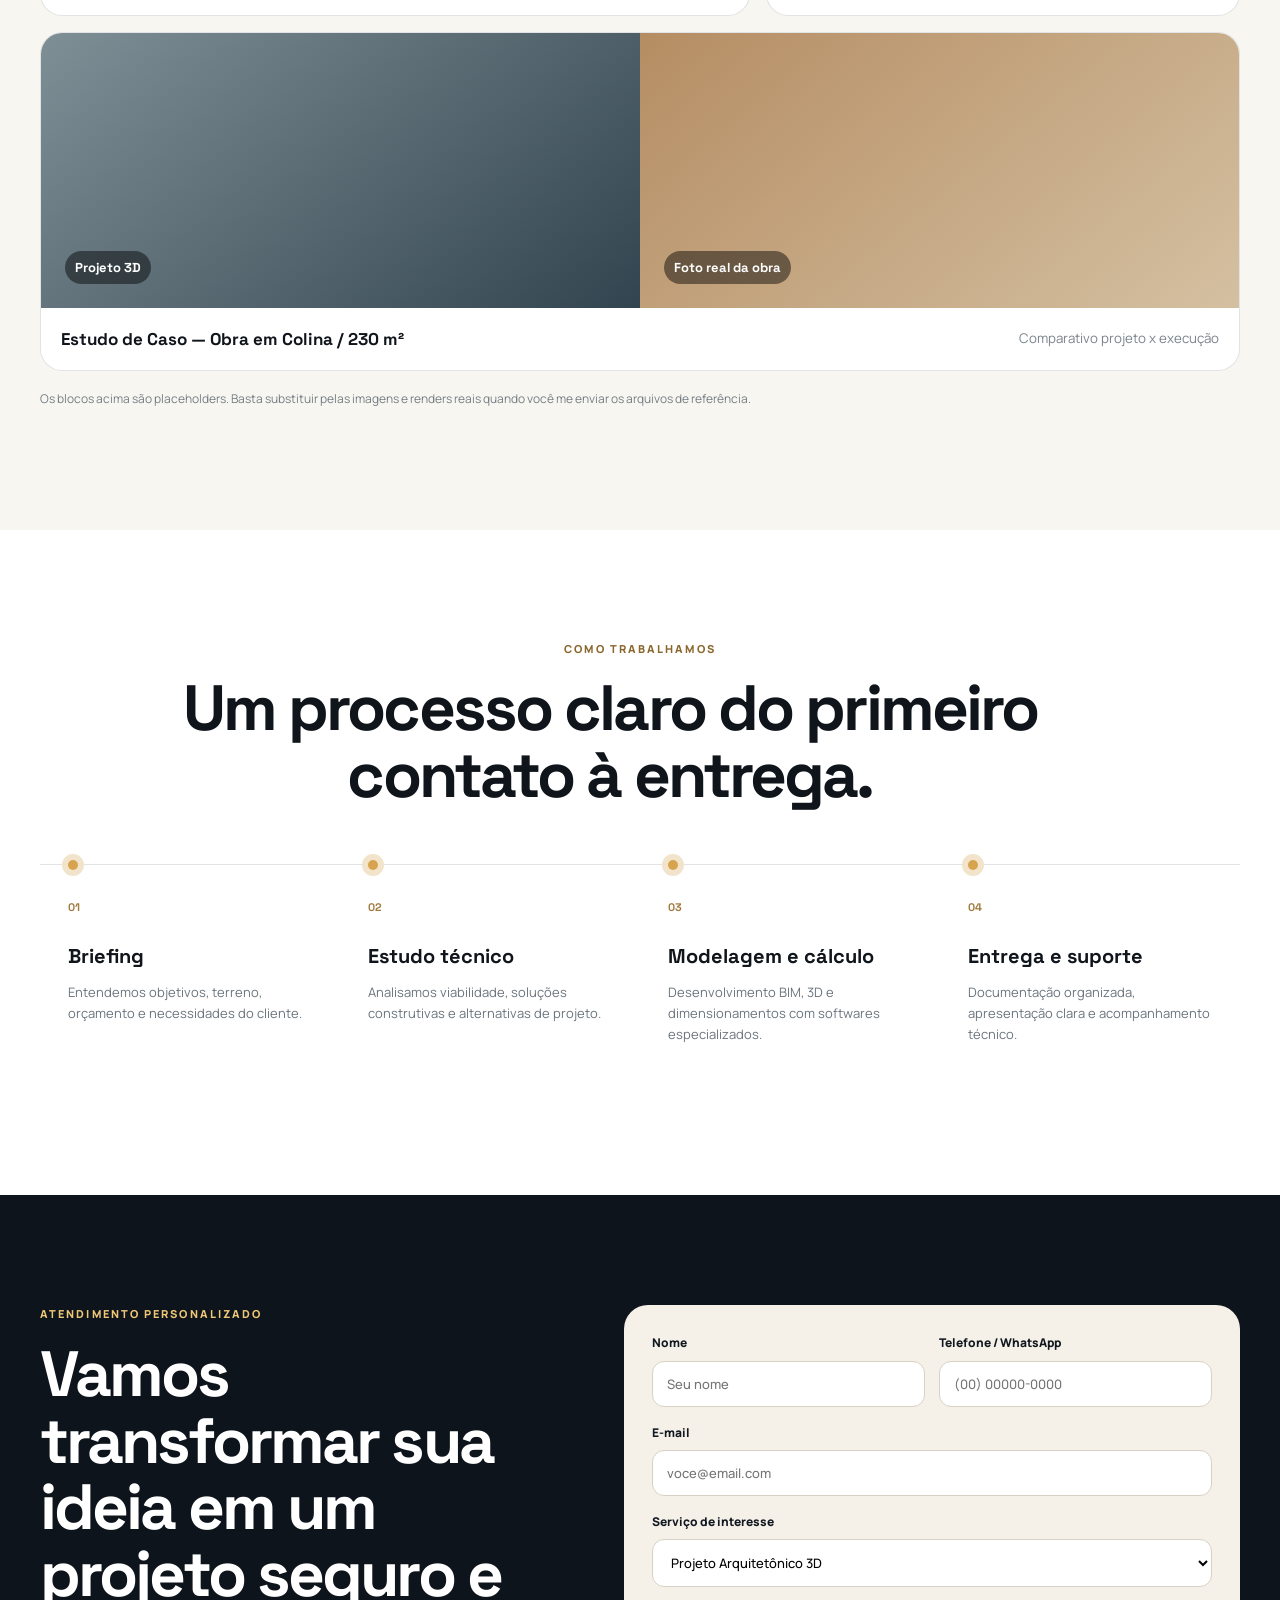
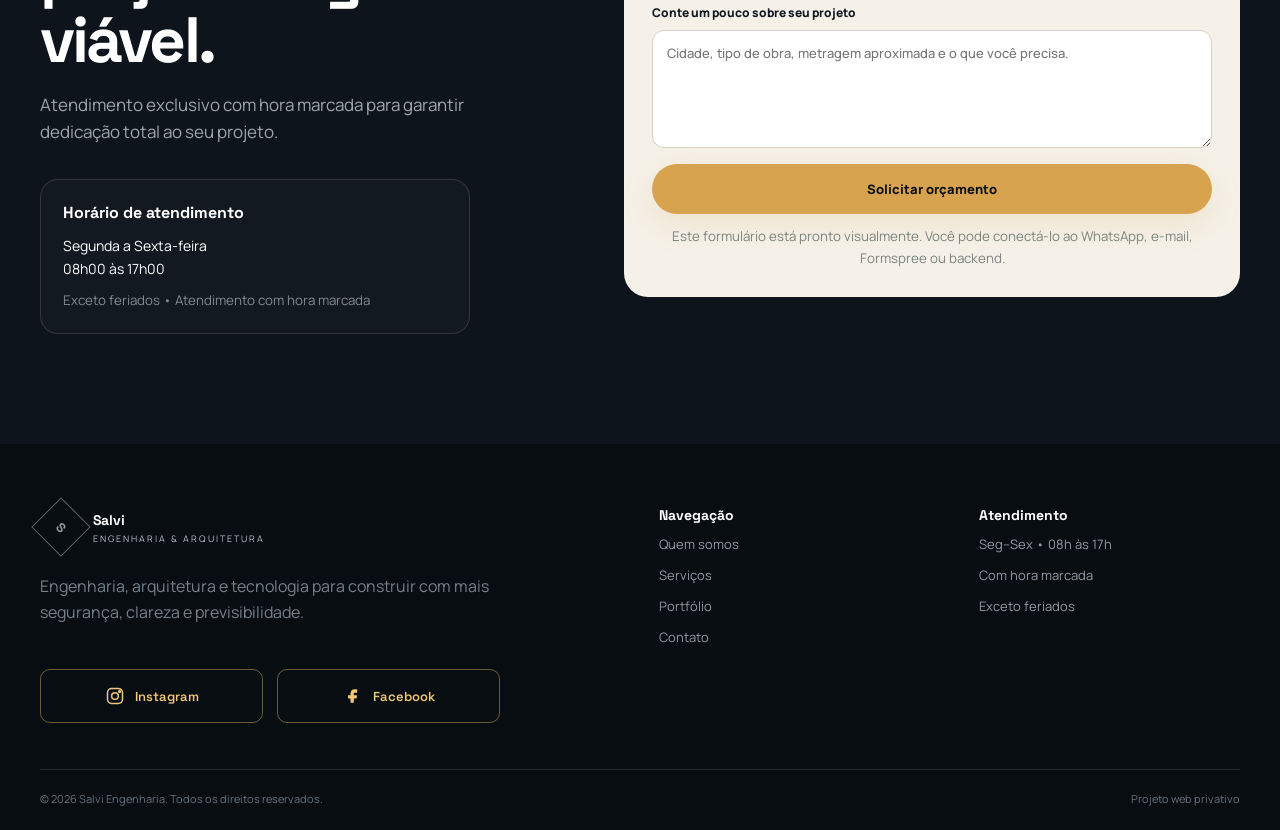
==== commit 07cb7fab: "Update index.html" ====
--- a/index.html
+++ b/index.html
@@ -197,7 +197,7 @@
           <label>E-mail<input type="email" name="email" placeholder="voce@email.com"></label>
           <label>Serviço de interesse<select name="servico"><option>Projeto Arquitetônico 3D</option><option>Projeto Estrutural</option><option>Design de Interiores 3D</option><option>Paisagismo e Área Externa</option><option>Regularização e Ampliação</option><option>Laudos e Perícias</option><option>Projeto para Usucapião</option><option>Consultoria Técnica</option><option>Orçamento de Obra</option><option>Financiamento / Caixa</option></select></label>
           <label>Conte um pouco sobre seu projeto<textarea name="mensagem" rows="5" placeholder="Cidade, tipo de obra, metragem aproximada e o que você precisa."></textarea></label>
-          <button class="btn btn-primary full" type="submit">Solicitar contato</button>
+          <button class="btn btn-primary full" type="submit">Solicitar orçamento</button>
           <small class="form-hint">Este formulário está pronto visualmente. Você pode conectá-lo ao WhatsApp, e-mail, Formspree ou backend.</small>
         </form>
       </div>
--- a/style.css
+++ b/style.css
@@ -985,6 +985,11 @@
   gap:10px
 }
 
+.footer-brand {
+    align-self: flex-start;
+    width: fit-content;
+}
+
 .footer-grid p {
   max-width:460px;
   color:#74818b
@@ -1009,6 +1014,57 @@
   justify-content:space-between;
   color:#65727c;
   font-size:11px
+}
+
+
+/* Redes sociais do rodapé */
+.footer-socials {
+  display:grid;
+  grid-template-columns:repeat(2, minmax(0, 1fr));
+  gap:14px;
+  width:100%;
+  max-width:460px;
+  margin-top:18px
+}
+
+.footer-grid .footer-social-link {
+  min-height:54px;
+  display:flex;
+  flex-direction:row;
+  align-items:center;
+  justify-content:center;
+  gap:10px;
+  padding:12px 18px;
+  border:1px solid rgba(240, 199, 119, .42);
+  border-radius:10px;
+  color:var(--accent2);
+  transition:color .25s ease, border-color .25s ease, background .25s ease, transform .25s ease
+}
+
+.footer-grid .footer-social-link svg {
+  width:20px;
+  height:20px;
+  flex:0 0 20px;
+  fill:none;
+  stroke:currentColor;
+  stroke-width:1.8;
+  stroke-linecap:round;
+  stroke-linejoin:round
+}
+
+.footer-grid .footer-social-link.facebook-link,
+.footer-grid .footer-social-link:nth-child(2) svg { fill:currentColor; stroke:none }
+
+.footer-grid .footer-social-link span {
+  color:inherit;
+  font:600 13px Space Grotesk
+}
+
+.footer-grid .footer-social-link:hover {
+  color:var(--bg);
+  background:var(--accent2);
+  border-color:var(--accent2);
+  transform:translateY(-2px)
 }
 
 /* ==========================================================
@@ -1234,3 +1290,7 @@
   }
 
 }
+
+@media (max-width: 560px) {
+  .footer-socials { grid-template-columns:1fr; }
+}
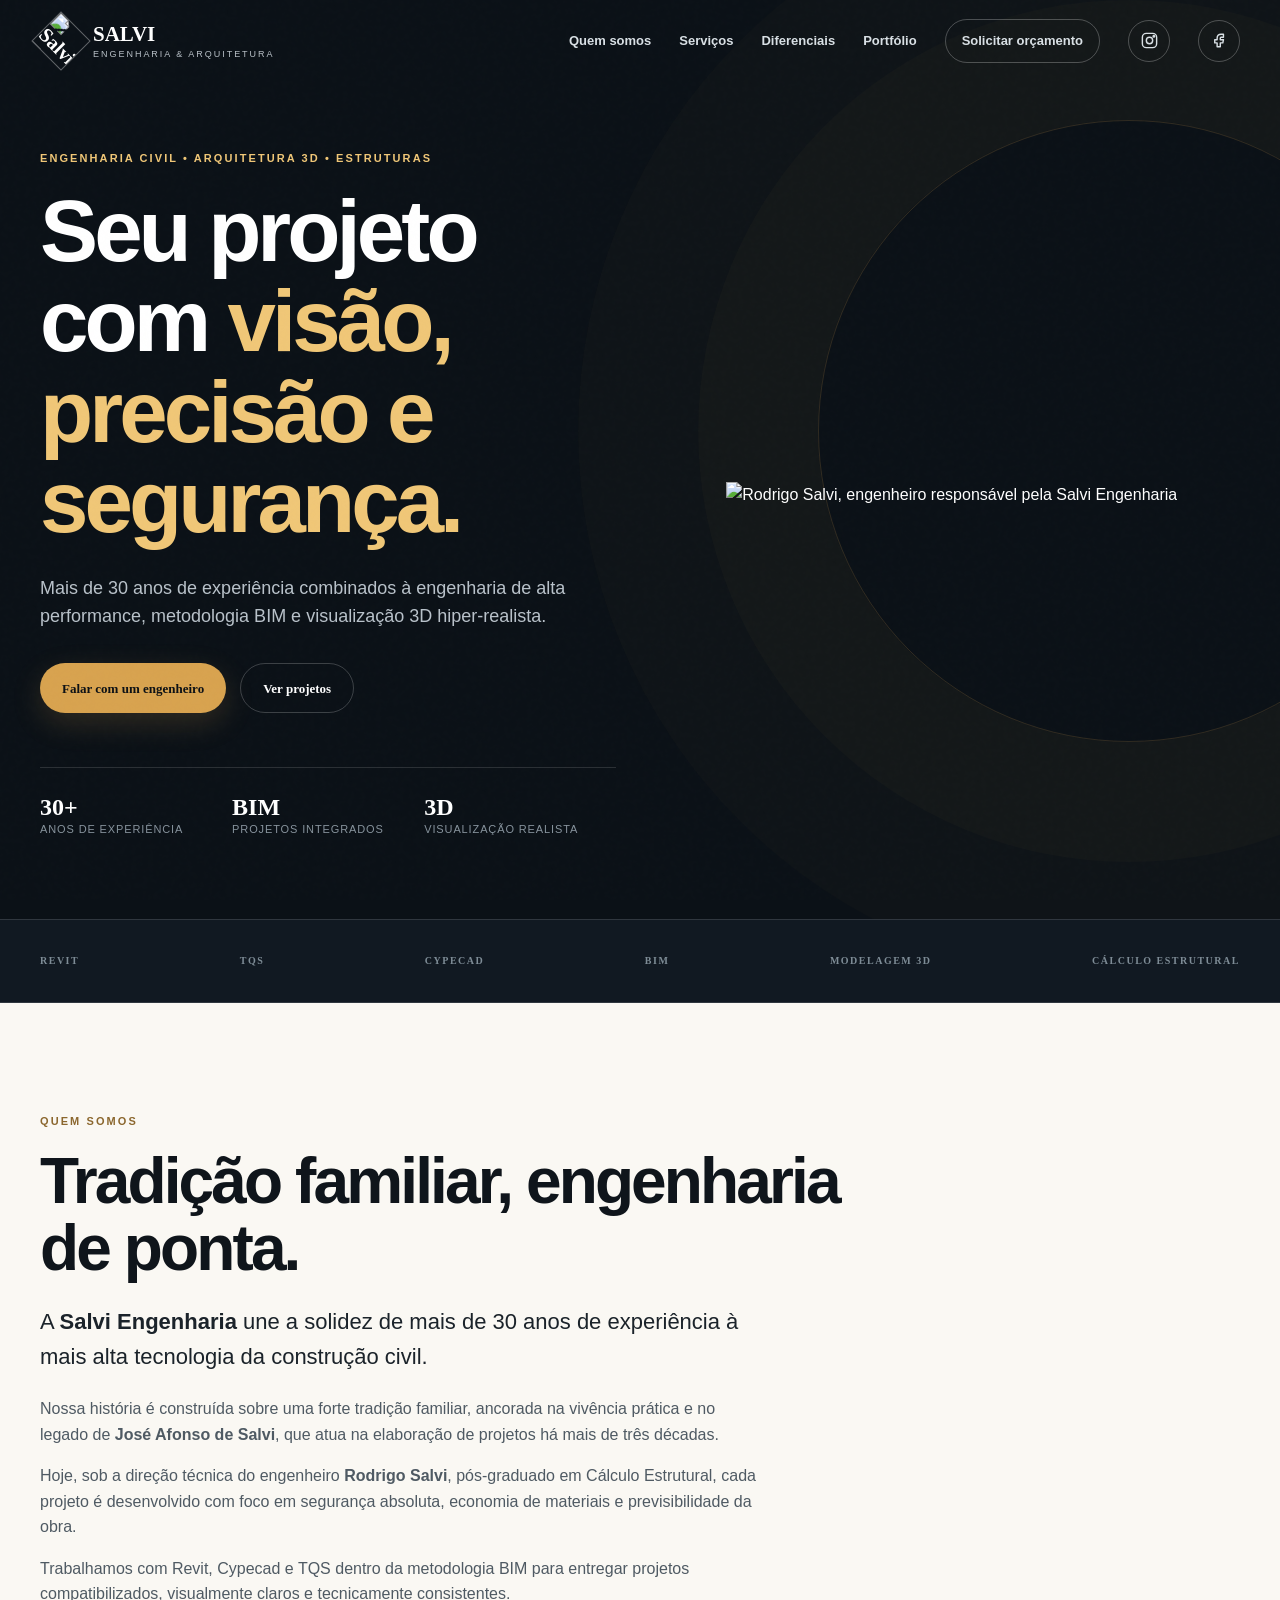
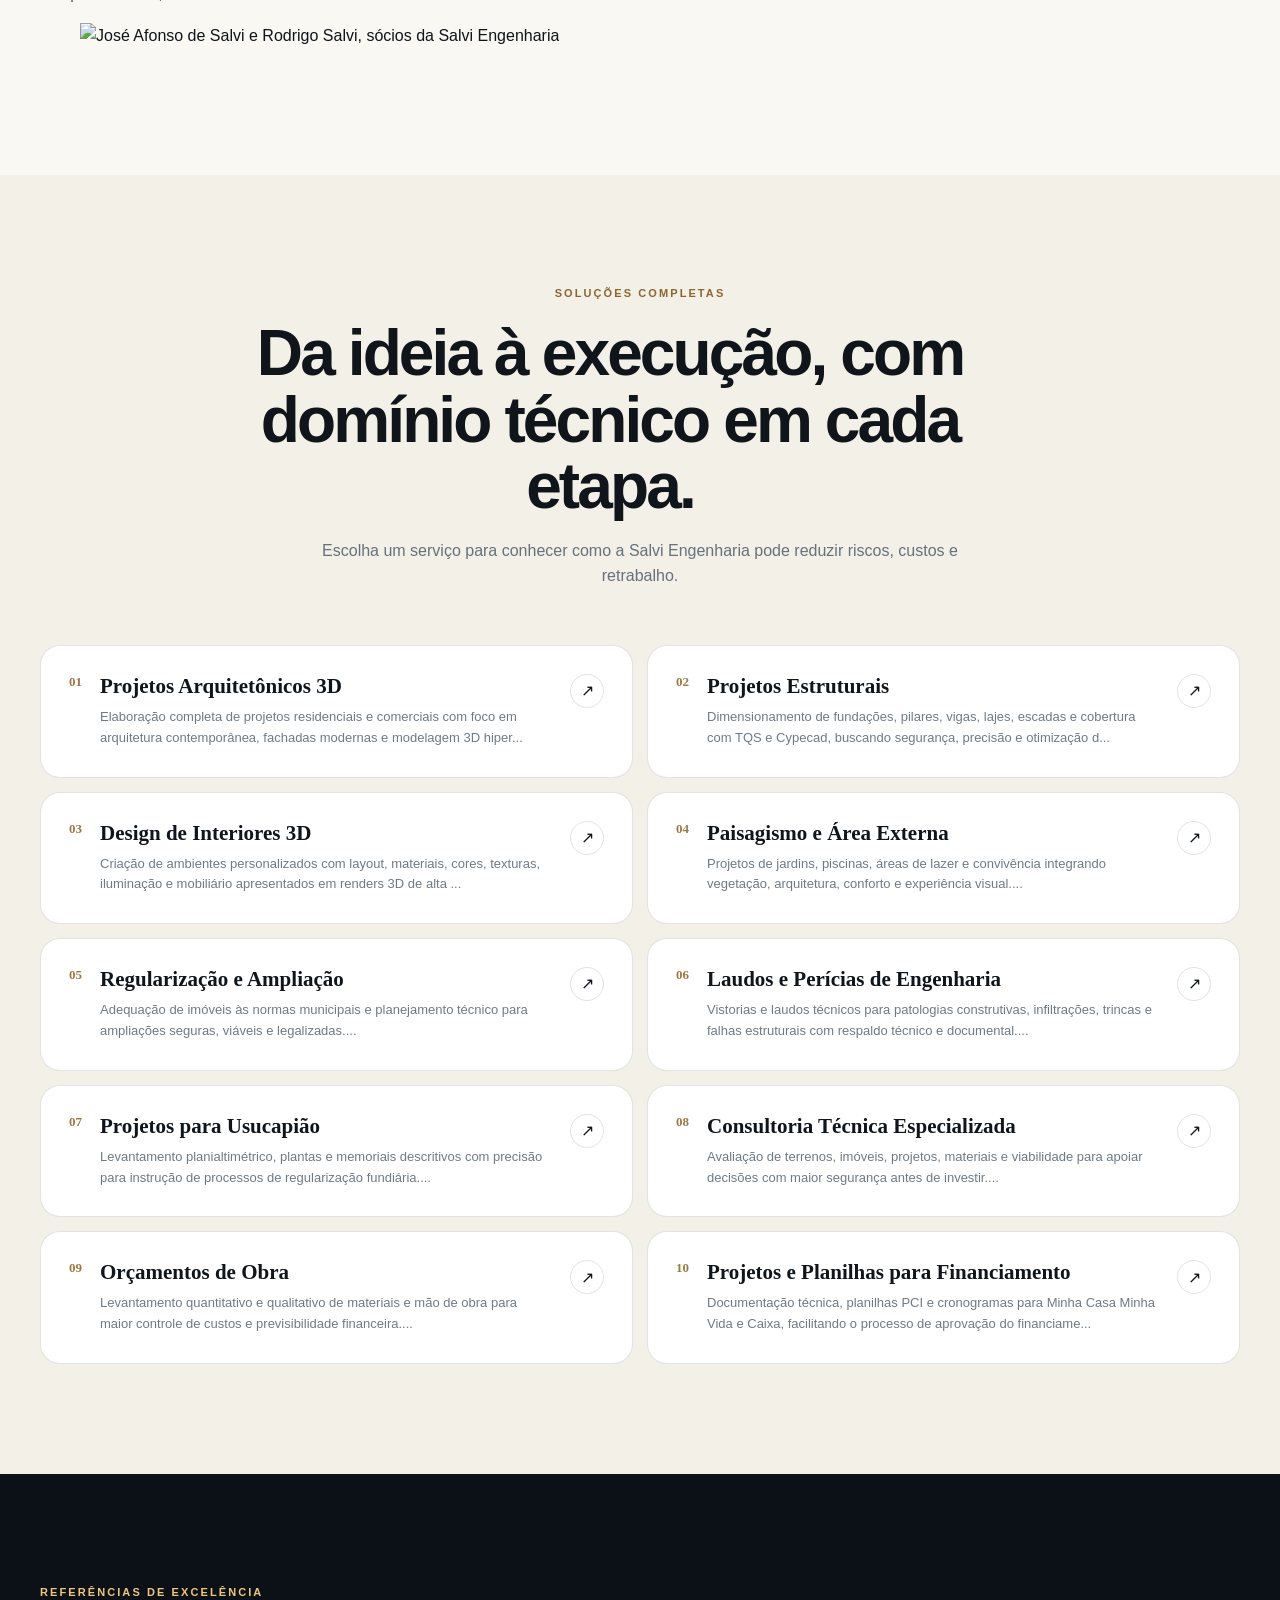
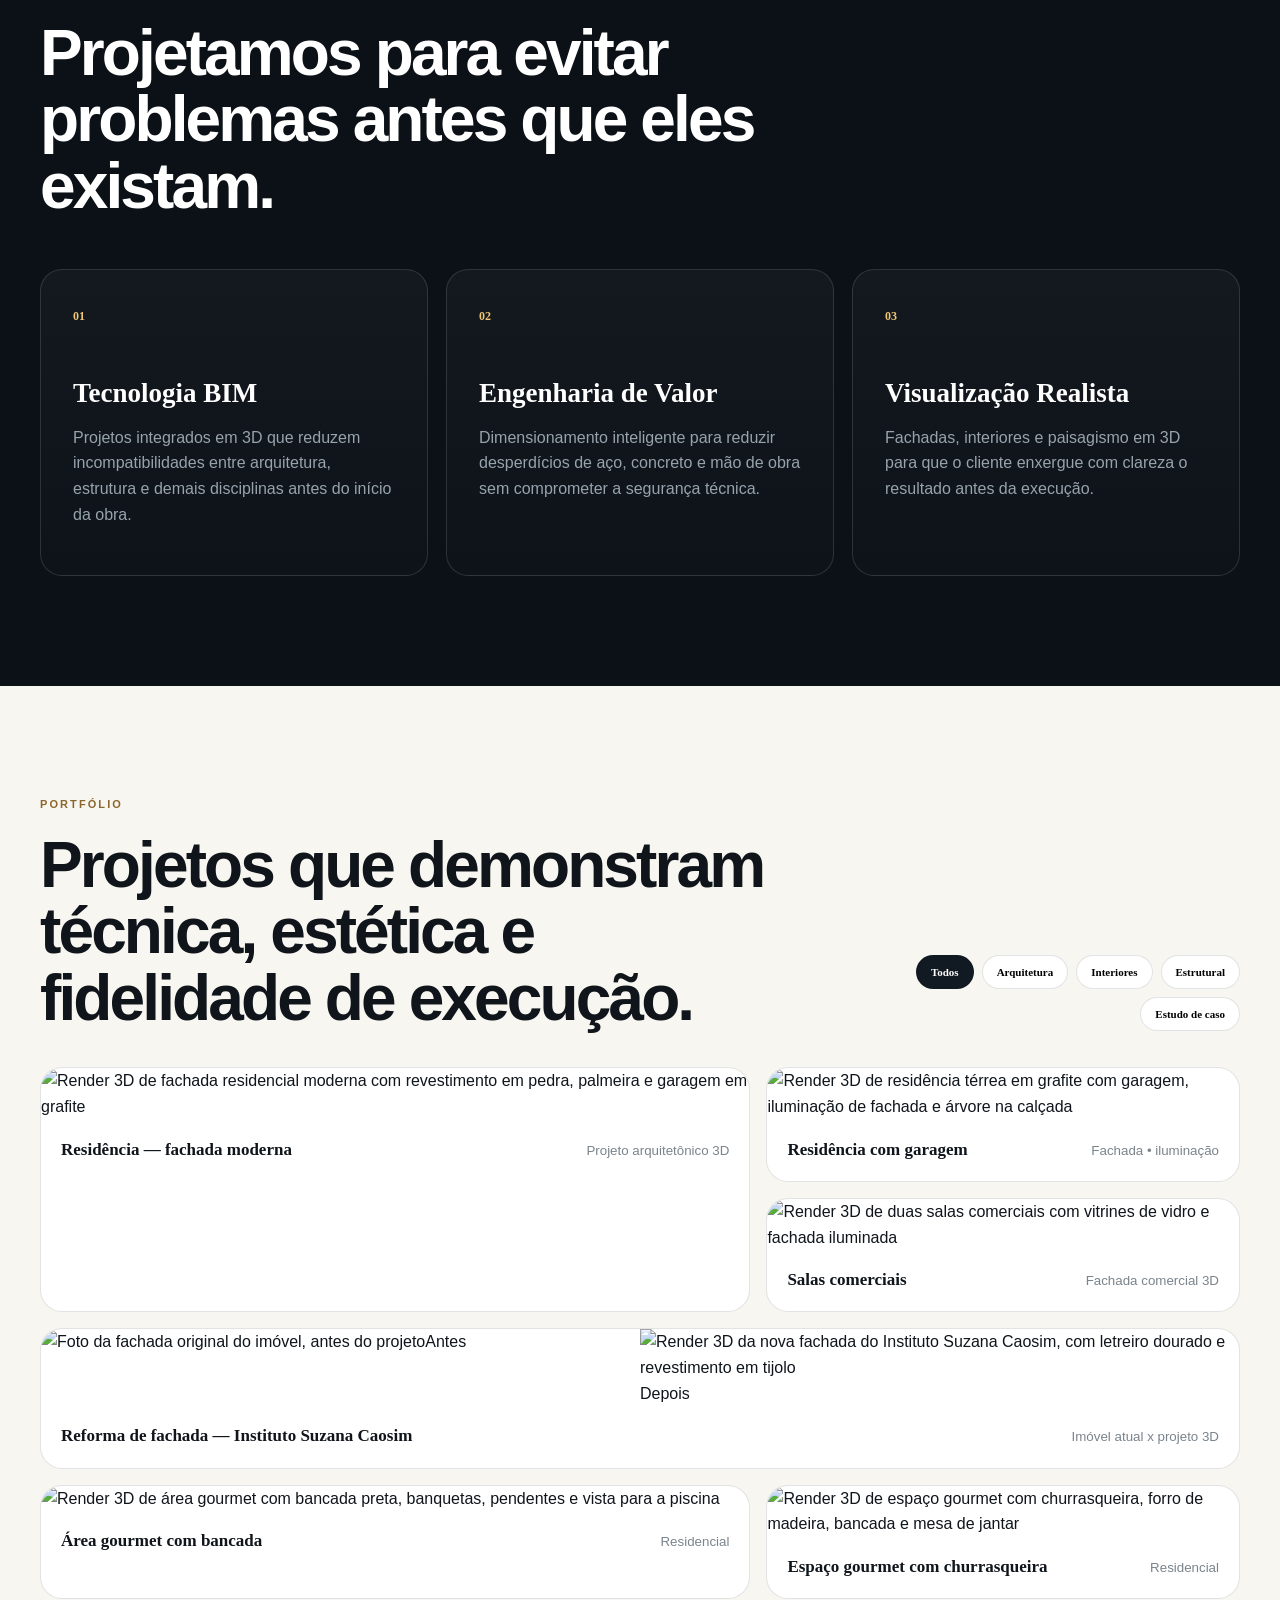
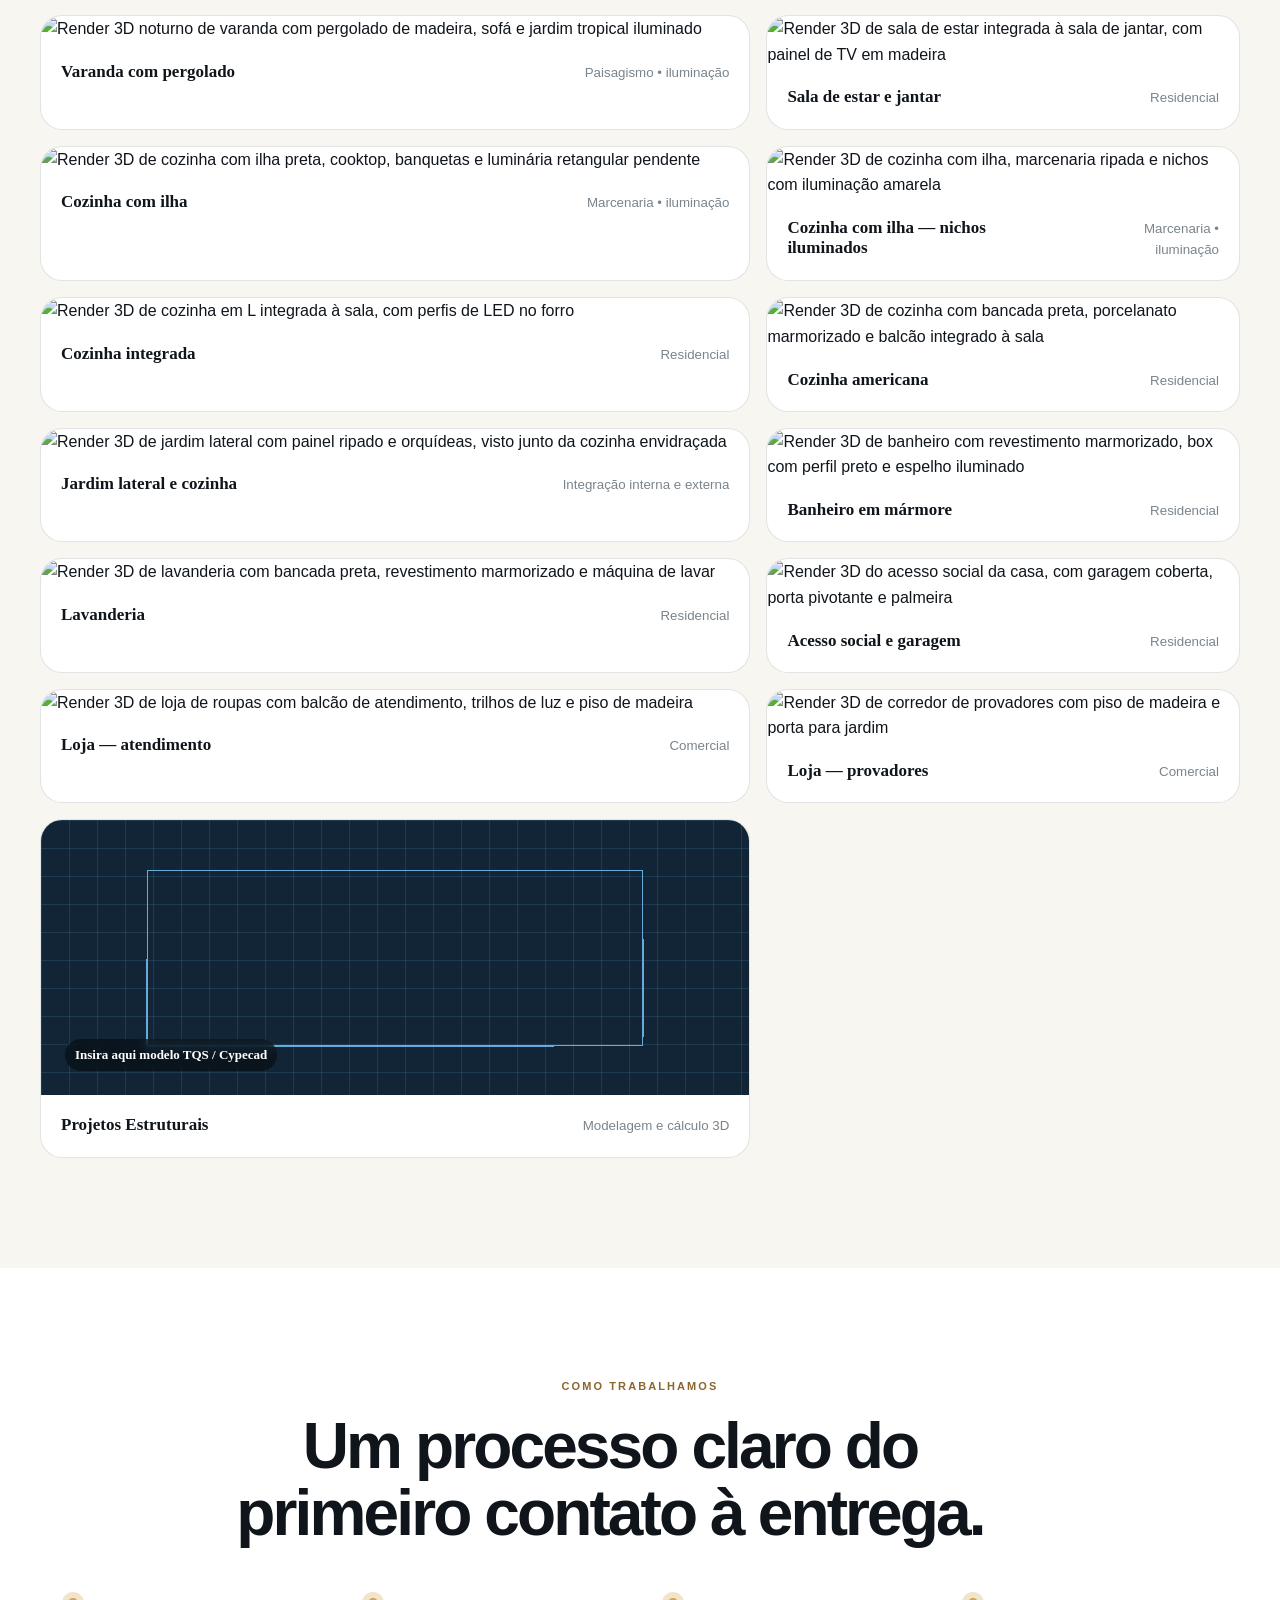
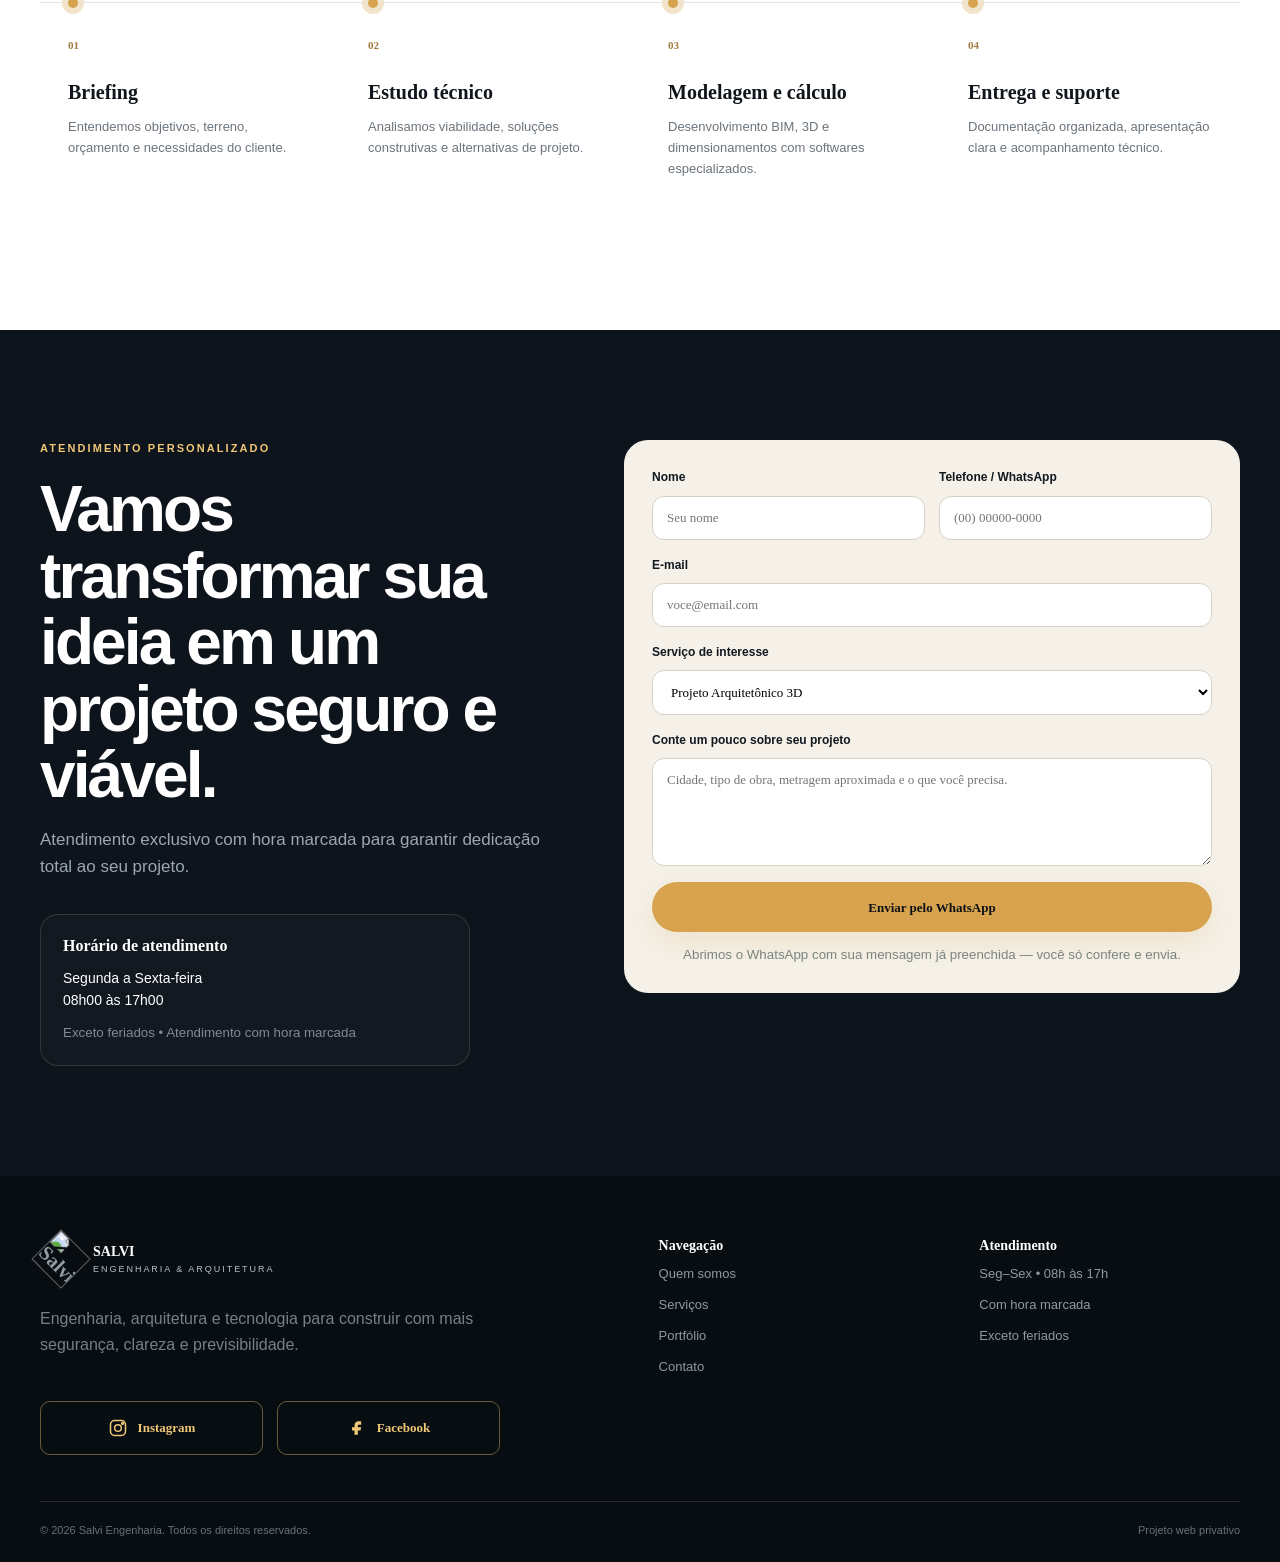
==== commit ef21c80a: "Update index.html Site V2" ====
--- a/index.html
+++ b/index.html
@@ -7,7 +7,12 @@
   <title>Salvi Engenharia | Engenharia, Arquitetura 3D e Estruturas</title>
   <link rel="preconnect" href="https://fonts.googleapis.com">
   <link rel="preconnect" href="https://fonts.gstatic.com" crossorigin>
-  <link href="https://fonts.googleapis.com/css2?family=Manrope:wght@400;500;600;700;800&family=Space+Grotesk:wght@500;600;700&display=swap" rel="stylesheet">
+  <link href="https://fonts.googleapis.com/css2?family=Inter:ital,opsz,wght@0,14..32,400..800;1,14..32,400..800&display=swap" rel="stylesheet">
+  <meta name="theme-color" content="#0a0b0d" />
+  <!-- A aba do navegador pode ser clara ou escura, então o favicon usa a
+       arte original, que tem fundo próprio. -->
+  <link rel="icon" type="image/png" href="assets/favicon.png" />
+  <link rel="apple-touch-icon" href="assets/favicon.png" />
   <link rel="stylesheet" href="style.css" />
 </head>
 <body>
@@ -15,8 +20,8 @@
   <header class="site-header" id="topo">
     <div class="container nav-wrap">
       <a class="brand" href="#topo" aria-label="Salvi Engenharia - início">
-        <span class="brand-mark">S</span>
-        <span><strong>Salvi</strong><small>Engenharia & Arquitetura</small></span>
+        <img class="brand-mark" src="assets/logo.png" alt="Salvi Engenharia" width="39" height="40" />
+        <span><strong>SALVI</strong><small>Engenharia & Arquitetura</small></span>
       </a>
       <button class="menu-toggle" aria-label="Abrir menu" aria-expanded="false">☰</button>
       <nav class="nav" aria-label="Navegação principal">
@@ -60,21 +65,9 @@
         </div>
 
         <div class="hero-visual reveal delay-1">
-          <div class="blueprint-card">
-            <div class="bp-top"><span>Projeto Estrutural / Residencial</span><span>REV 03</span></div>
-            <div class="bp-grid">
-              <div class="structure-line l1"></div><div class="structure-line l2"></div><div class="structure-line l3"></div>
-              <div class="structure-line l4"></div><div class="structure-line l5"></div><div class="structure-line l6"></div>
-              <div class="bp-building">
-                <div class="slab s1"></div><div class="slab s2"></div><div class="slab s3"></div>
-                <div class="pillar p1"></div><div class="pillar p2"></div><div class="pillar p3"></div><div class="pillar p4"></div>
-              </div>
-              <div class="bp-label a">VIGA V12</div><div class="bp-label b">PILAR P04</div><div class="bp-label c">LAJE L2</div>
-            </div>
-            <div class="bp-bottom"><span>TQS • CYPECAD • REVIT</span><span>Precisão técnica + compatibilização BIM</span></div>
-          </div>
-          <div class="floating-chip chip-1">✓ Compatibilização BIM</div>
-          <div class="floating-chip chip-2">↓ Menos desperdício</div>
+          <figure class="hero-photo">
+            <img src="assets/engenheiro.png" alt="Rodrigo Salvi, engenheiro responsável pela Salvi Engenharia" width="620" height="783" fetchpriority="high" />
+          </figure>
         </div>
       </div>
     </section>
@@ -85,8 +78,9 @@
       </div>
     </section>
 
-    <section class="section light" id="sobre">
-      <div class="container two-col">
+    <section class="section light about-section" id="sobre">
+      <div class="container about-grid">
+        <div class="about-text">
         <div class="section-heading reveal">
           <div class="eyebrow dark">Quem somos</div>
           <h2>Tradição familiar, engenharia de ponta.</h2>
@@ -97,6 +91,10 @@
           <p>Hoje, sob a direção técnica do engenheiro <strong>Rodrigo Salvi</strong>, pós-graduado em Cálculo Estrutural, cada projeto é desenvolvido com foco em segurança absoluta, economia de materiais e previsibilidade da obra.</p>
           <p>Trabalhamos com Revit, Cypecad e TQS dentro da metodologia BIM para entregar projetos compatibilizados, visualmente claros e tecnicamente consistentes.</p>
         </div>
+        </div>
+        <figure class="about-photo reveal delay-2">
+          <img src="assets/socios.png" alt="José Afonso de Salvi e Rodrigo Salvi, sócios da Salvi Engenharia" width="820" height="665" loading="lazy" />
+        </figure>
       </div>
     </section>
 
@@ -143,26 +141,86 @@
 
         <div class="portfolio-grid">
           <article class="portfolio-card tall reveal" data-category="arquitetura">
-            <div class="project-placeholder architectural"><span>Insira aqui um render de fachada 3D</span></div>
-            <div class="portfolio-meta"><span>Arquitetura & Fachadas Modernas 3D</span><small>Residencial / Comercial</small></div>
-          </article>
-          <article class="portfolio-card reveal delay-1" data-category="interiores">
-            <div class="project-placeholder interiors"><span>Insira aqui render de sala / cozinha</span></div>
-            <div class="portfolio-meta"><span>Design de Interiores 3D</span><small>Layout • iluminação • materiais</small></div>
+            <div class="portfolio-media"><img src="assets/portfolio/residencia-fachada-pedra.jpg" alt="Render 3D de fachada residencial moderna com revestimento em pedra, palmeira e garagem em grafite" width="1600" height="900" loading="lazy" /></div>
+            <div class="portfolio-meta"><span>Residência — fachada moderna</span><small>Projeto arquitetônico 3D</small></div>
+          </article>
+          <article class="portfolio-card reveal" data-category="arquitetura">
+            <div class="portfolio-media"><img src="assets/portfolio/residencia-garagem.jpg" alt="Render 3D de residência térrea em grafite com garagem, iluminação de fachada e árvore na calçada" width="1600" height="900" loading="lazy" /></div>
+            <div class="portfolio-meta"><span>Residência com garagem</span><small>Fachada • iluminação</small></div>
+          </article>
+          <article class="portfolio-card reveal delay-1" data-category="arquitetura">
+            <div class="portfolio-media"><img src="assets/portfolio/salas-comerciais.jpg" alt="Render 3D de duas salas comerciais com vitrines de vidro e fachada iluminada" width="1600" height="900" loading="lazy" /></div>
+            <div class="portfolio-meta"><span>Salas comerciais</span><small>Fachada comercial 3D</small></div>
+          </article>
+          <article class="portfolio-card wide reveal" data-category="case">
+            <div class="case-grid">
+              <div class="portfolio-media"><img src="assets/portfolio/instituto-antes.jpg" alt="Foto da fachada original do imóvel, antes do projeto" width="980" height="618" loading="lazy" /><span class="media-tag">Antes</span></div>
+              <div class="portfolio-media"><img src="assets/portfolio/instituto-depois.jpg" alt="Render 3D da nova fachada do Instituto Suzana Caosim, com letreiro dourado e revestimento em tijolo" width="1600" height="900" loading="lazy" /><span class="media-tag">Depois</span></div>
+            </div>
+            <div class="portfolio-meta"><span>Reforma de fachada — Instituto Suzana Caosim</span><small>Imóvel atual x projeto 3D</small></div>
+          </article>
+          <article class="portfolio-card reveal" data-category="interiores">
+            <div class="portfolio-media"><img src="assets/portfolio/int-area-gourmet-bancada.jpg" alt="Render 3D de área gourmet com bancada preta, banquetas, pendentes e vista para a piscina" width="1000" height="514" loading="lazy" /></div>
+            <div class="portfolio-meta"><span>Área gourmet com bancada</span><small>Residencial</small></div>
+          </article>
+          <article class="portfolio-card reveal delay-1" data-category="interiores">
+            <div class="portfolio-media"><img src="assets/portfolio/int-espaco-gourmet.jpg" alt="Render 3D de espaço gourmet com churrasqueira, forro de madeira, bancada e mesa de jantar" width="1000" height="562" loading="lazy" /></div>
+            <div class="portfolio-meta"><span>Espaço gourmet com churrasqueira</span><small>Residencial</small></div>
+          </article>
+          <article class="portfolio-card reveal delay-2" data-category="interiores">
+            <div class="portfolio-media"><img src="assets/portfolio/int-varanda-pergolado.jpg" alt="Render 3D noturno de varanda com pergolado de madeira, sofá e jardim tropical iluminado" width="1000" height="800" loading="lazy" /></div>
+            <div class="portfolio-meta"><span>Varanda com pergolado</span><small>Paisagismo • iluminação</small></div>
+          </article>
+          <article class="portfolio-card reveal" data-category="interiores">
+            <div class="portfolio-media"><img src="assets/portfolio/int-sala-estar.jpg" alt="Render 3D de sala de estar integrada à sala de jantar, com painel de TV em madeira" width="1000" height="562" loading="lazy" /></div>
+            <div class="portfolio-meta"><span>Sala de estar e jantar</span><small>Residencial</small></div>
+          </article>
+          <article class="portfolio-card reveal delay-1" data-category="interiores">
+            <div class="portfolio-media"><img src="assets/portfolio/int-cozinha-ilha.jpg" alt="Render 3D de cozinha com ilha preta, cooktop, banquetas e luminária retangular pendente" width="1000" height="562" loading="lazy" /></div>
+            <div class="portfolio-meta"><span>Cozinha com ilha</span><small>Marcenaria • iluminação</small></div>
+          </article>
+          <article class="portfolio-card reveal delay-2" data-category="interiores">
+            <div class="portfolio-media"><img src="assets/portfolio/int-cozinha-ilha-2.jpg" alt="Render 3D de cozinha com ilha, marcenaria ripada e nichos com iluminação amarela" width="1000" height="562" loading="lazy" /></div>
+            <div class="portfolio-meta"><span>Cozinha com ilha — nichos iluminados</span><small>Marcenaria • iluminação</small></div>
+          </article>
+          <article class="portfolio-card reveal" data-category="interiores">
+            <div class="portfolio-media"><img src="assets/portfolio/int-cozinha-integrada.jpg" alt="Render 3D de cozinha em L integrada à sala, com perfis de LED no forro" width="1000" height="562" loading="lazy" /></div>
+            <div class="portfolio-meta"><span>Cozinha integrada</span><small>Residencial</small></div>
+          </article>
+          <article class="portfolio-card reveal delay-1" data-category="interiores">
+            <div class="portfolio-media"><img src="assets/portfolio/int-cozinha-americana.jpg" alt="Render 3D de cozinha com bancada preta, porcelanato marmorizado e balcão integrado à sala" width="1000" height="562" loading="lazy" /></div>
+            <div class="portfolio-meta"><span>Cozinha americana</span><small>Residencial</small></div>
+          </article>
+          <article class="portfolio-card reveal delay-2" data-category="interiores">
+            <div class="portfolio-media"><img src="assets/portfolio/int-jardim-lateral.jpg" alt="Render 3D de jardim lateral com painel ripado e orquídeas, visto junto da cozinha envidraçada" width="1000" height="1000" loading="lazy" /></div>
+            <div class="portfolio-meta"><span>Jardim lateral e cozinha</span><small>Integração interna e externa</small></div>
+          </article>
+          <article class="portfolio-card reveal" data-category="interiores">
+            <div class="portfolio-media"><img src="assets/portfolio/int-banheiro.jpg" alt="Render 3D de banheiro com revestimento marmorizado, box com perfil preto e espelho iluminado" width="1000" height="562" loading="lazy" /></div>
+            <div class="portfolio-meta"><span>Banheiro em mármore</span><small>Residencial</small></div>
+          </article>
+          <article class="portfolio-card reveal delay-1" data-category="interiores">
+            <div class="portfolio-media"><img src="assets/portfolio/int-lavanderia.jpg" alt="Render 3D de lavanderia com bancada preta, revestimento marmorizado e máquina de lavar" width="1000" height="514" loading="lazy" /></div>
+            <div class="portfolio-meta"><span>Lavanderia</span><small>Residencial</small></div>
+          </article>
+          <article class="portfolio-card reveal delay-2" data-category="interiores">
+            <div class="portfolio-media"><img src="assets/portfolio/int-acesso-garagem.jpg" alt="Render 3D do acesso social da casa, com garagem coberta, porta pivotante e palmeira" width="1000" height="562" loading="lazy" /></div>
+            <div class="portfolio-meta"><span>Acesso social e garagem</span><small>Residencial</small></div>
+          </article>
+          <article class="portfolio-card reveal" data-category="interiores">
+            <div class="portfolio-media"><img src="assets/portfolio/int-loja-atendimento.jpg" alt="Render 3D de loja de roupas com balcão de atendimento, trilhos de luz e piso de madeira" width="1000" height="562" loading="lazy" /></div>
+            <div class="portfolio-meta"><span>Loja — atendimento</span><small>Comercial</small></div>
+          </article>
+          <article class="portfolio-card reveal delay-1" data-category="interiores">
+            <div class="portfolio-media"><img src="assets/portfolio/int-loja-provadores.jpg" alt="Render 3D de corredor de provadores com piso de madeira e porta para jardim" width="1000" height="562" loading="lazy" /></div>
+            <div class="portfolio-meta"><span>Loja — provadores</span><small>Comercial</small></div>
           </article>
           <article class="portfolio-card reveal delay-2" data-category="estrutural">
             <div class="project-placeholder structural"><span>Insira aqui modelo TQS / Cypecad</span></div>
             <div class="portfolio-meta"><span>Projetos Estruturais</span><small>Modelagem e cálculo 3D</small></div>
           </article>
-          <article class="portfolio-card wide reveal" data-category="case">
-            <div class="case-grid">
-              <div class="project-placeholder before"><span>Projeto 3D</span></div>
-              <div class="project-placeholder after"><span>Foto real da obra</span></div>
-            </div>
-            <div class="portfolio-meta"><span>Estudo de Caso — Obra em Colina / 230 m²</span><small>Comparativo projeto x execução</small></div>
-          </article>
-        </div>
-        <p class="portfolio-note">Os blocos acima são placeholders. Basta substituir pelas imagens e renders reais quando você me enviar os arquivos de referência.</p>
+        </div>
+        <!-- <p class="portfolio-note">Os blocos acima são placeholders. Basta substituir pelas imagens e renders reais quando você me enviar os arquivos de referência.</p> -->
       </div>
     </section>
 
@@ -197,8 +255,8 @@
           <label>E-mail<input type="email" name="email" placeholder="voce@email.com"></label>
           <label>Serviço de interesse<select name="servico"><option>Projeto Arquitetônico 3D</option><option>Projeto Estrutural</option><option>Design de Interiores 3D</option><option>Paisagismo e Área Externa</option><option>Regularização e Ampliação</option><option>Laudos e Perícias</option><option>Projeto para Usucapião</option><option>Consultoria Técnica</option><option>Orçamento de Obra</option><option>Financiamento / Caixa</option></select></label>
           <label>Conte um pouco sobre seu projeto<textarea name="mensagem" rows="5" placeholder="Cidade, tipo de obra, metragem aproximada e o que você precisa."></textarea></label>
-          <button class="btn btn-primary full" type="submit">Solicitar orçamento</button>
-          <small class="form-hint">Este formulário está pronto visualmente. Você pode conectá-lo ao WhatsApp, e-mail, Formspree ou backend.</small>
+          <button class="btn btn-primary full" type="submit">Enviar pelo WhatsApp</button>
+          <small class="form-hint">Abrimos o WhatsApp com sua mensagem já preenchida — você só confere e envia.</small>
         </form>
       </div>
     </section>
@@ -206,7 +264,7 @@
 
   <footer class="footer">
     <div class="container footer-grid">
-      <div class="footer-about"><a class="brand footer-brand" href="#topo"><span class="brand-mark">S</span><span><strong>Salvi</strong><small>Engenharia & Arquitetura</small></span></a><p>Engenharia, arquitetura e tecnologia para construir com mais segurança, clareza e previsibilidade.</p>
+      <div class="footer-about"><a class="brand footer-brand" href="#topo"><img class="brand-mark" src="assets/logo.png" alt="Salvi Engenharia" width="45" height="46" /><span><strong>SALVI</strong><small>Engenharia & Arquitetura</small></span></a><p>Engenharia, arquitetura e tecnologia para construir com mais segurança, clareza e previsibilidade.</p>
         <div class="footer-socials" aria-label="Redes sociais da Salvi Engenharia">
           <a class="footer-social-link" href="https://www.instagram.com/salviengenharia/" target="_blank" rel="noopener noreferrer" aria-label="Instagram da Salvi Engenharia">
             <svg viewBox="0 0 24 24" aria-hidden="true"><rect x="3" y="3" width="18" height="18" rx="5"></rect><circle cx="12" cy="12" r="4"></circle><circle cx="17.5" cy="6.5" r="1"></circle></svg>
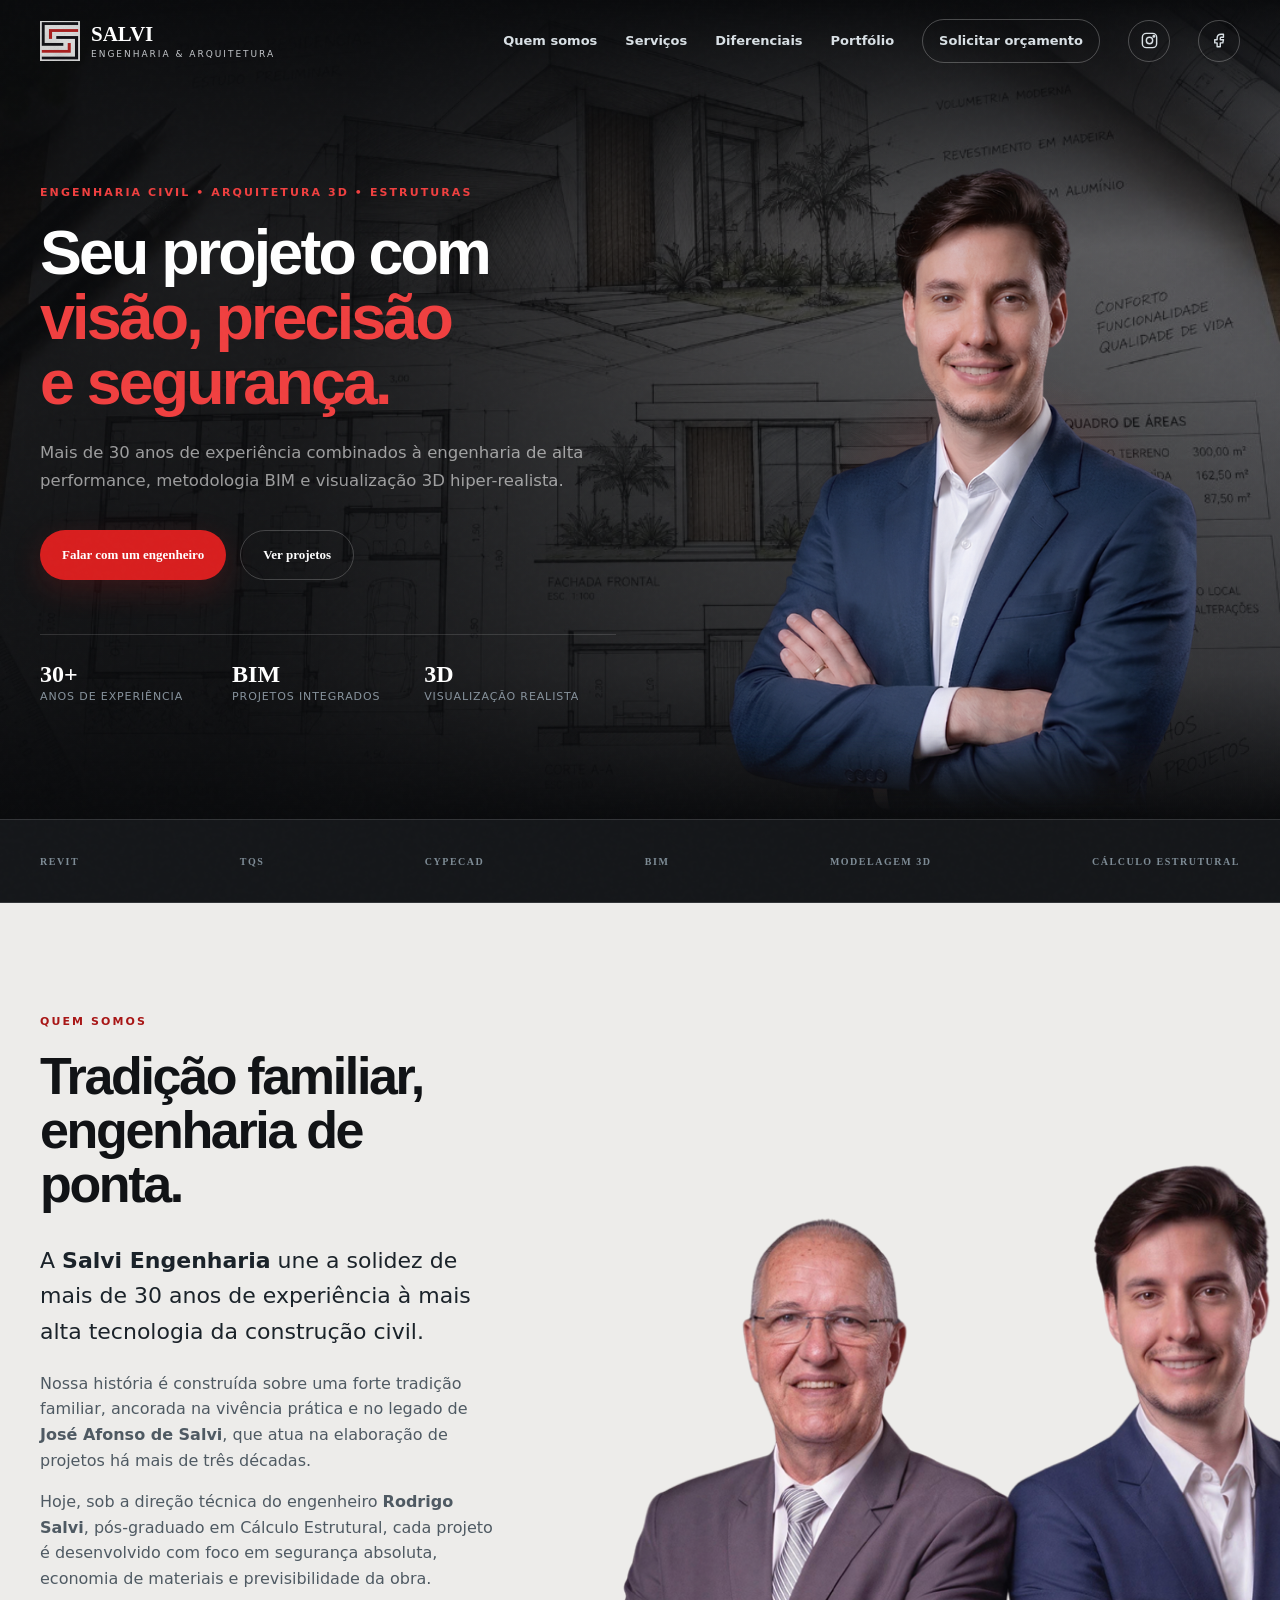
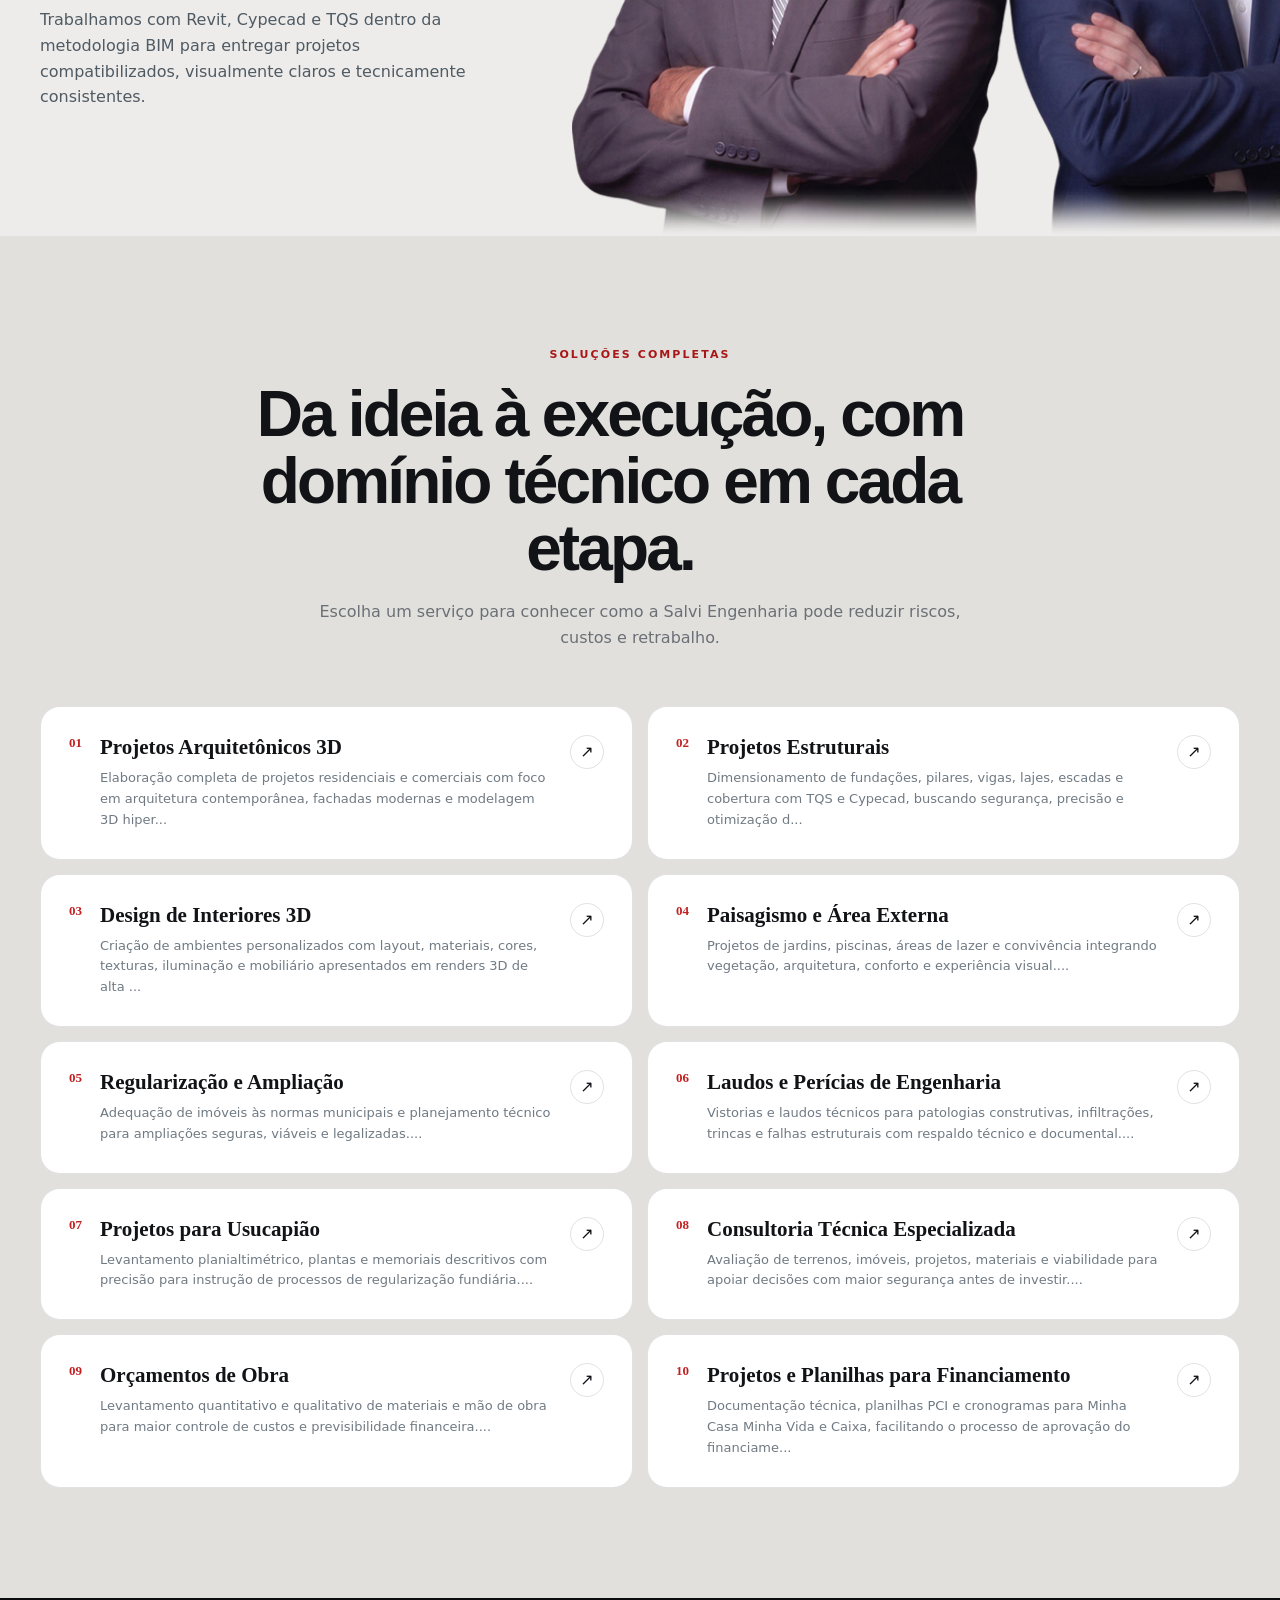
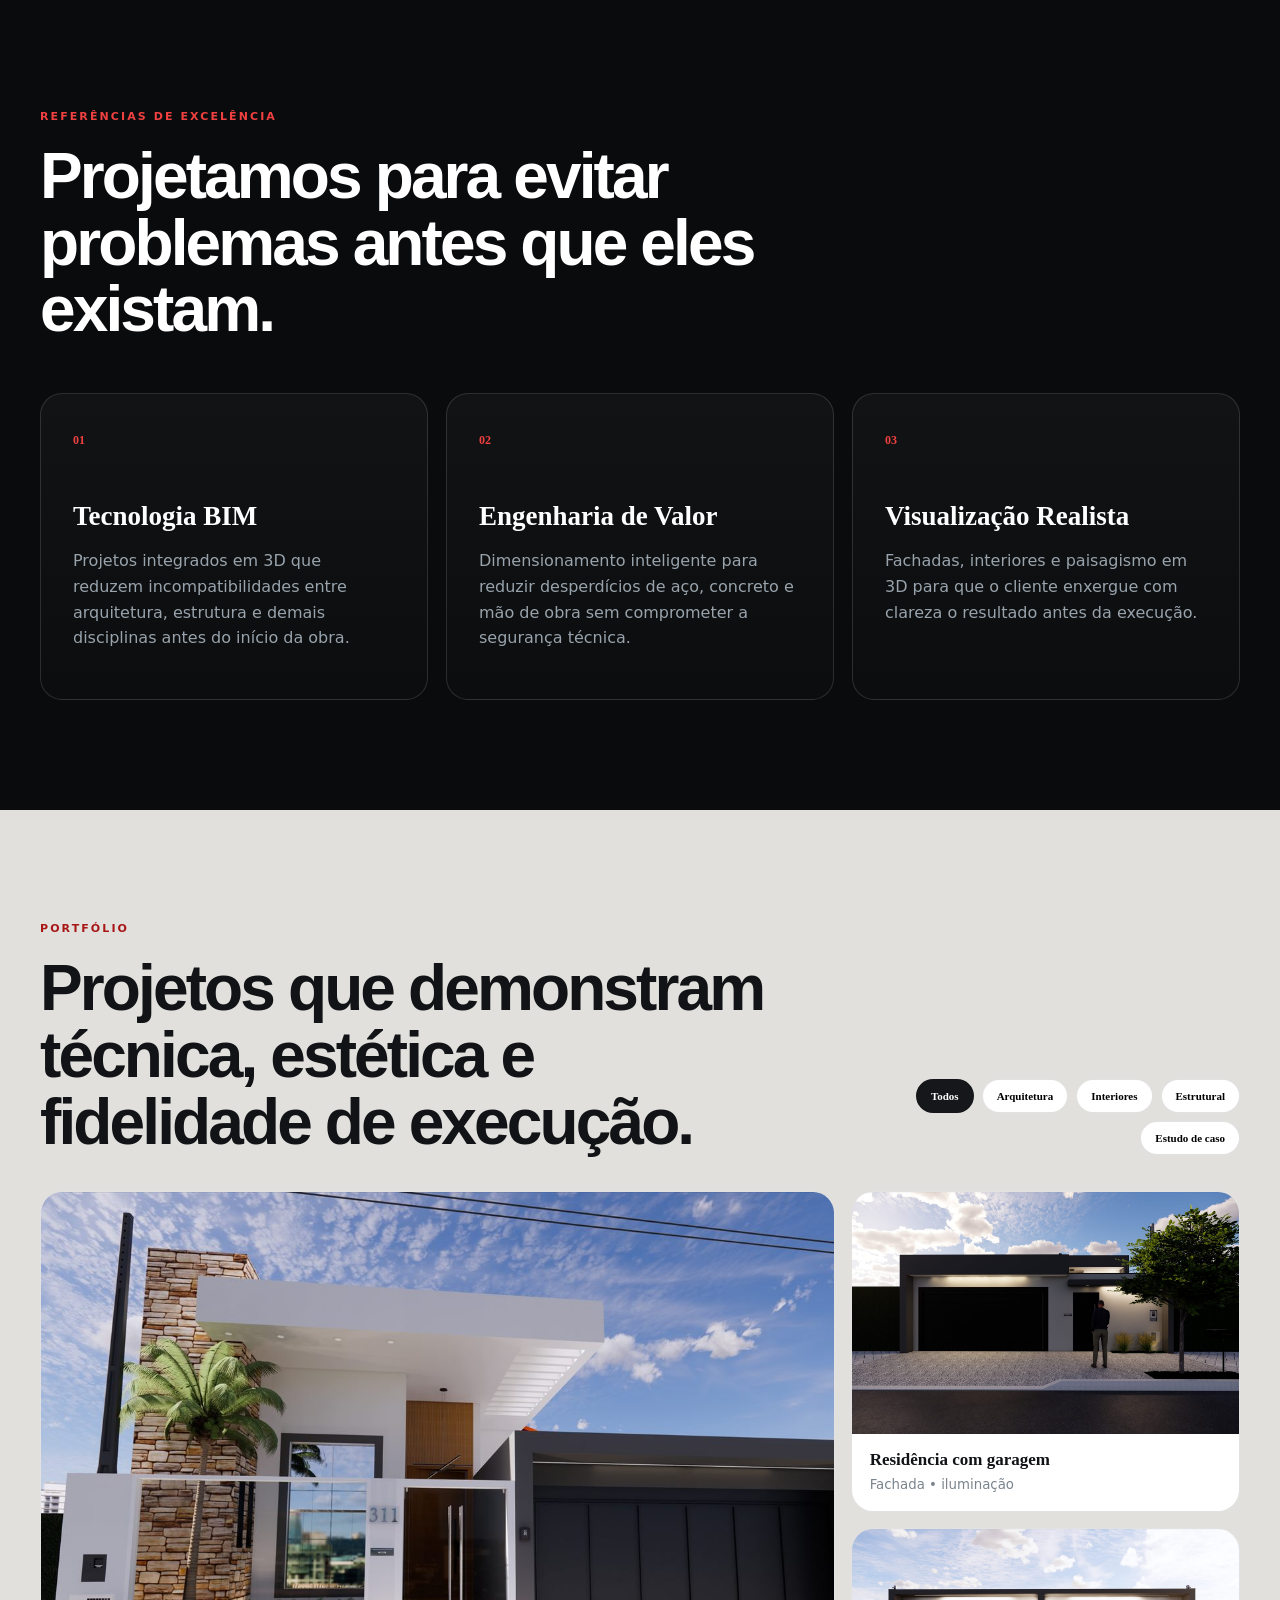
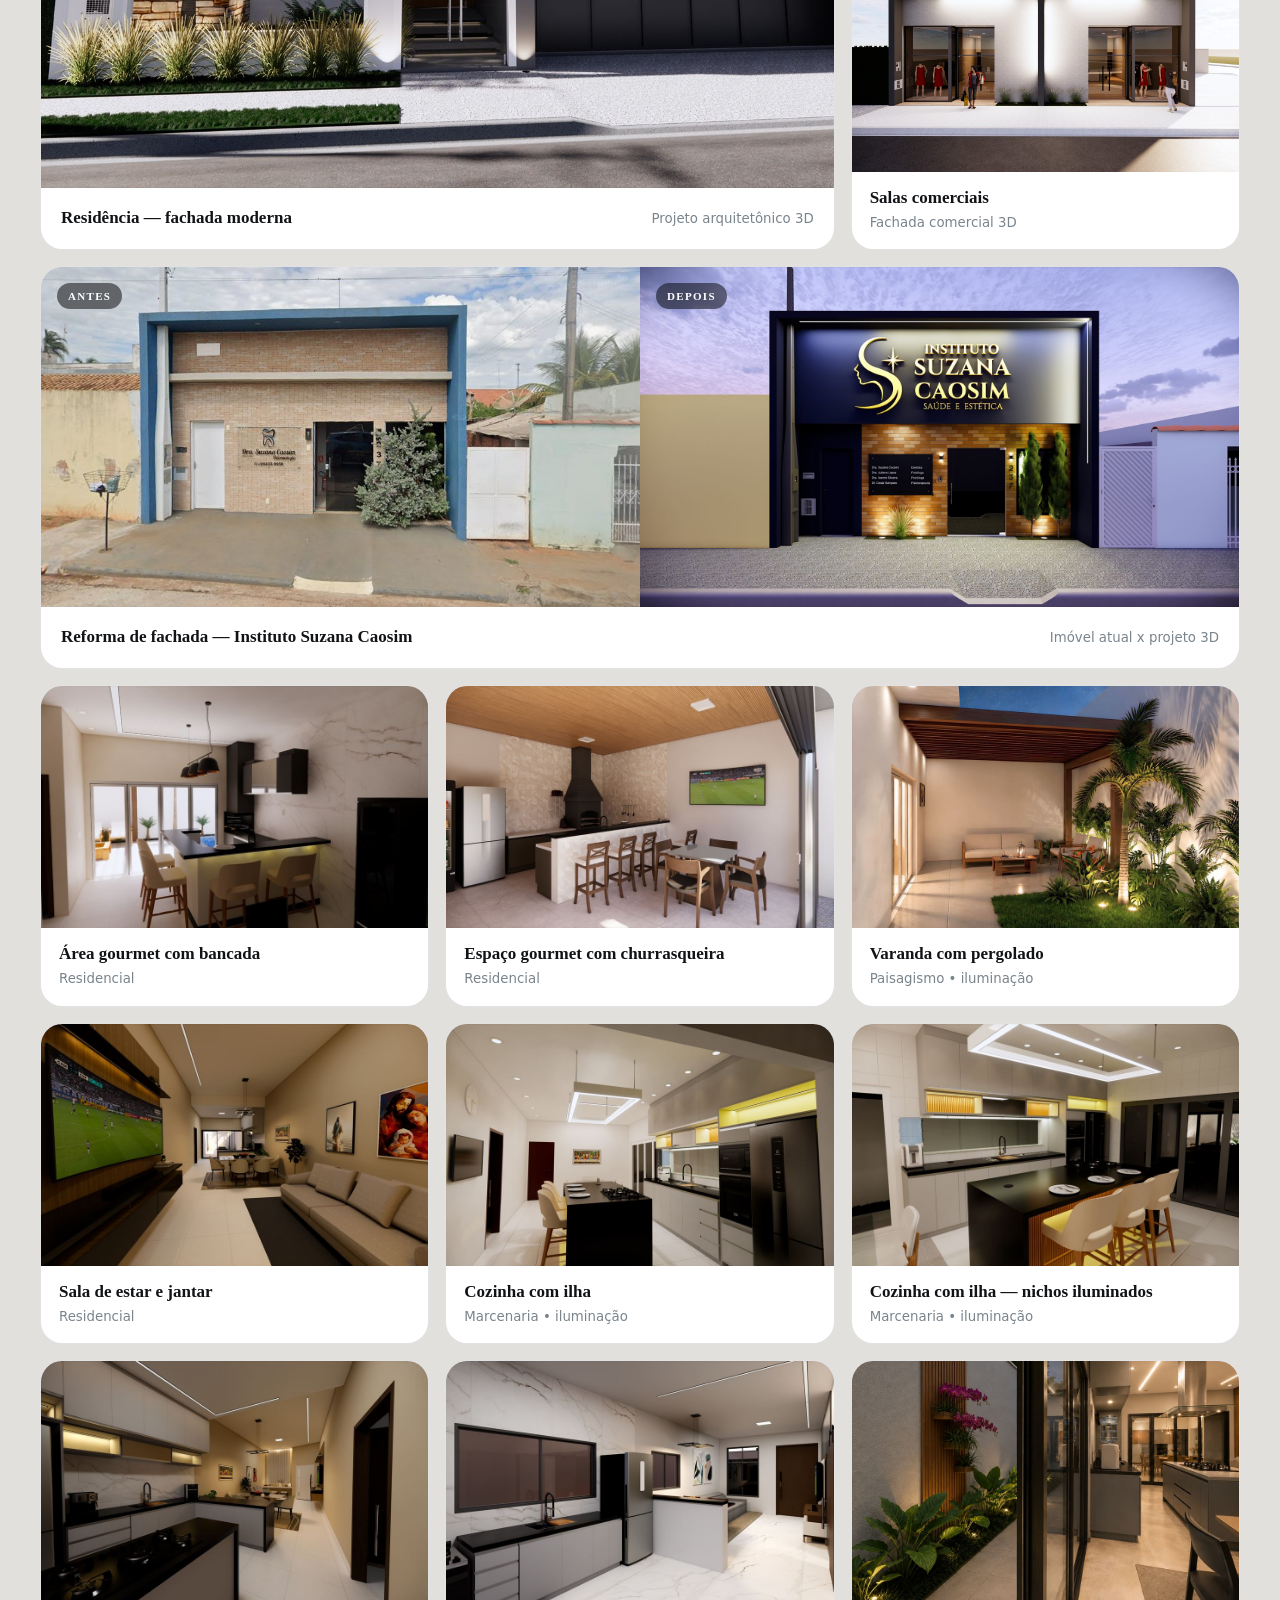
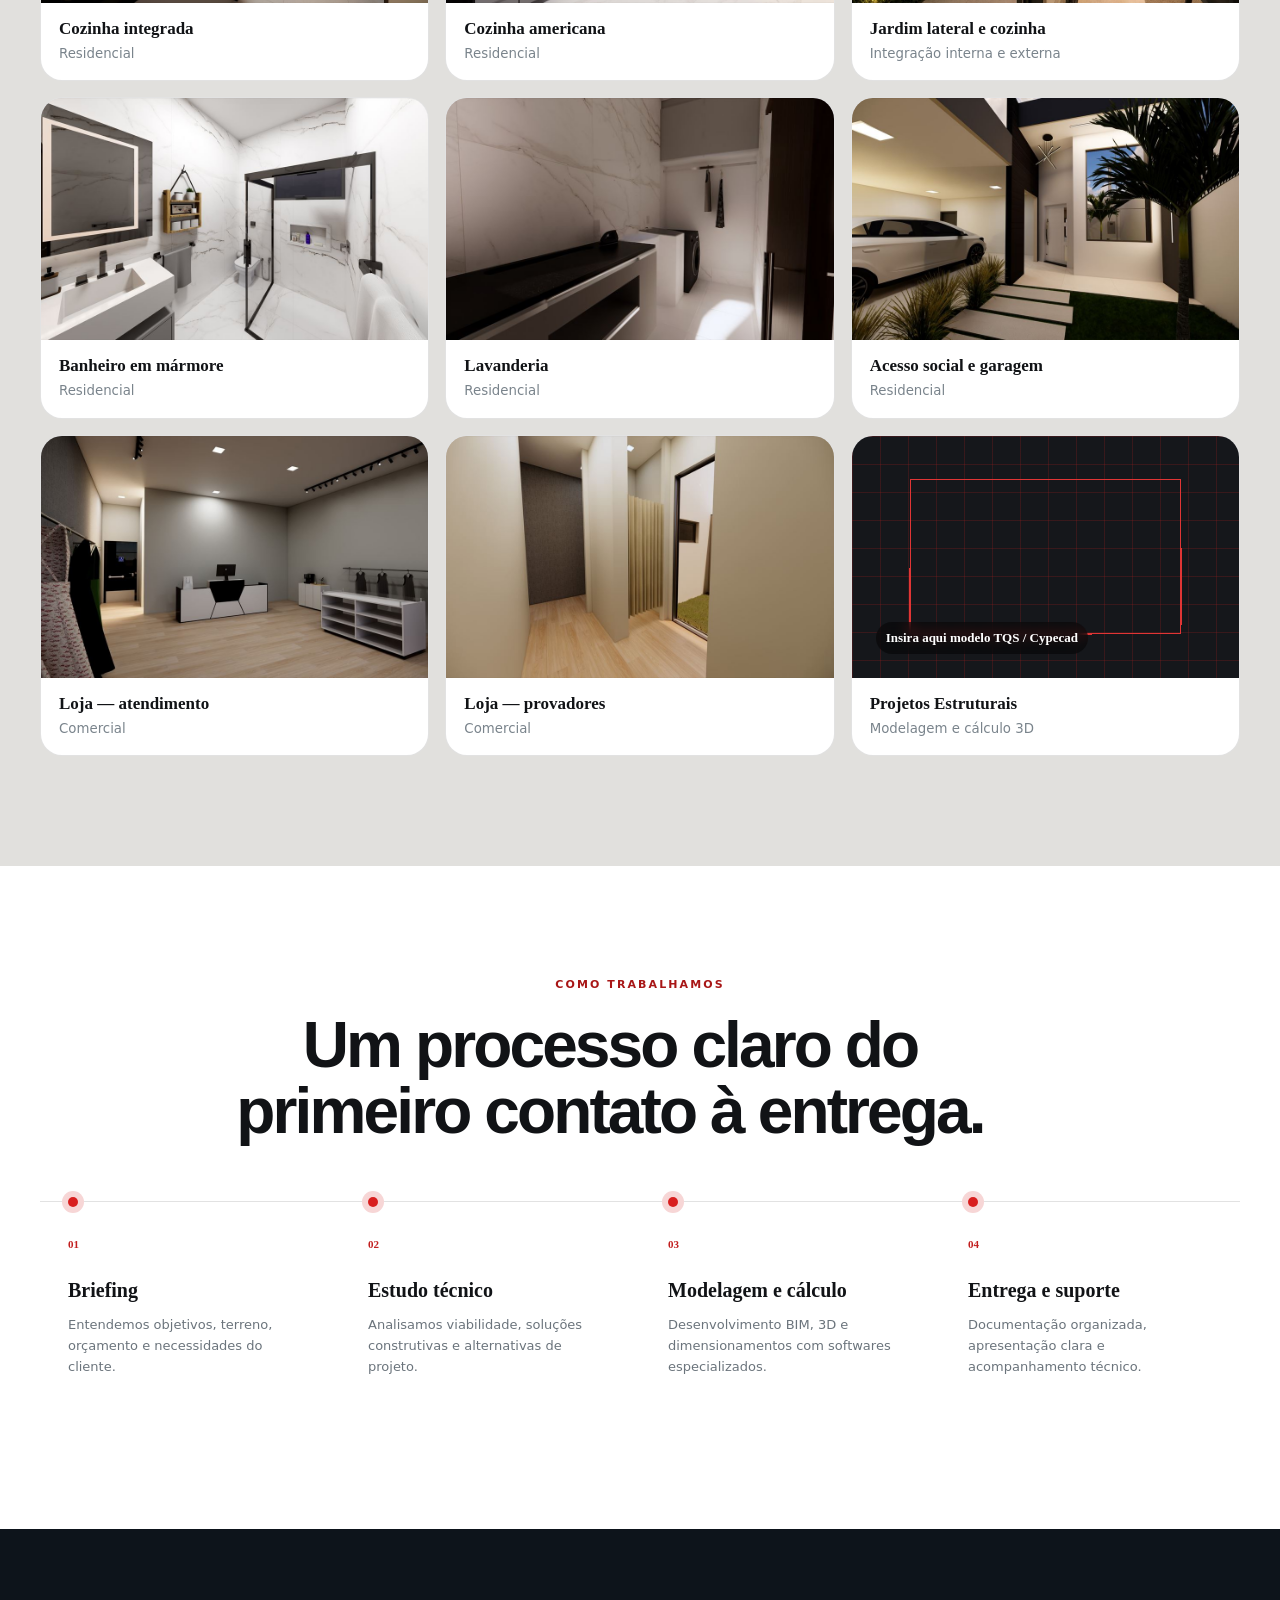
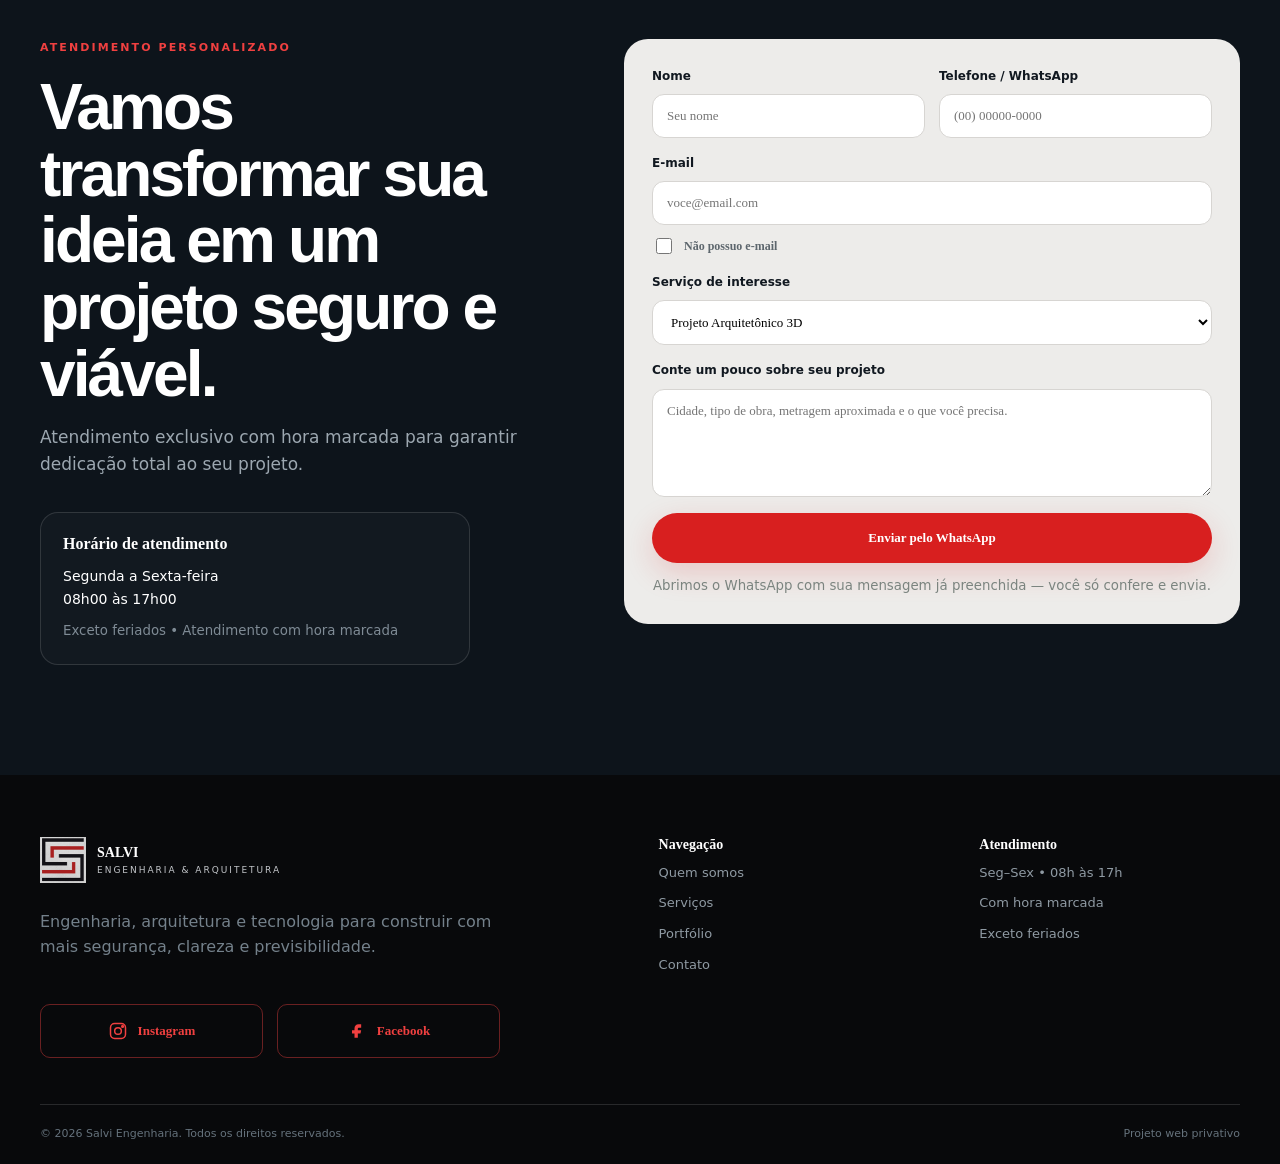
==== commit a42f1581: "Atualiza index.html, script.js e style.css Co-Authored-By: Claude Opus 5.5 <noreply@anthropic.com>" ====
--- a/index.html
+++ b/index.html
@@ -251,10 +251,14 @@
         </div>
 
         <form class="contact-form reveal delay-1" id="contactForm">
-          <div class="form-row"><label>Nome<input type="text" name="nome" placeholder="Seu nome" required></label><label>Telefone / WhatsApp<input type="tel" name="telefone" placeholder="(00) 00000-0000" required></label></div>
-          <label>E-mail<input type="email" name="email" placeholder="voce@email.com"></label>
+          <div class="form-row"><label>Nome<input type="text" name="nome" id="campoNome" placeholder="Seu nome" autocomplete="name" minlength="2" maxlength="60" required></label><label>Telefone / WhatsApp<input type="tel" name="telefone" id="campoTelefone" placeholder="(00) 00000-0000" inputmode="numeric" autocomplete="tel" maxlength="15" required></label></div>
+          <div class="email-field" id="blocoEmail">
+            <label class="email-label">E-mail<input type="email" name="email" id="campoEmail" placeholder="voce@email.com" autocomplete="email" maxlength="100" required></label>
+            <!-- Sem <label> em volta: só a caixinha marca/desmarca, o texto não. -->
+            <div class="check-line"><input type="checkbox" id="campoSemEmail" aria-label="Não possuo e-mail"><span>Não possuo e-mail</span></div>
+          </div>
           <label>Serviço de interesse<select name="servico"><option>Projeto Arquitetônico 3D</option><option>Projeto Estrutural</option><option>Design de Interiores 3D</option><option>Paisagismo e Área Externa</option><option>Regularização e Ampliação</option><option>Laudos e Perícias</option><option>Projeto para Usucapião</option><option>Consultoria Técnica</option><option>Orçamento de Obra</option><option>Financiamento / Caixa</option></select></label>
-          <label>Conte um pouco sobre seu projeto<textarea name="mensagem" rows="5" placeholder="Cidade, tipo de obra, metragem aproximada e o que você precisa."></textarea></label>
+          <label>Conte um pouco sobre seu projeto<textarea name="mensagem" rows="5" maxlength="600" placeholder="Cidade, tipo de obra, metragem aproximada e o que você precisa."></textarea></label>
           <button class="btn btn-primary full" type="submit">Enviar pelo WhatsApp</button>
           <small class="form-hint">Abrimos o WhatsApp com sua mensagem já preenchida — você só confere e envia.</small>
         </form>
--- a/style.css
+++ b/style.css
@@ -4,19 +4,19 @@
    ========================================================== */
 :root {
 
-  /* Cores principais */
-  --bg: #0b1117;
-  --bg2: #101922;
-  --paper: #f3f0e8;
+  /* Cores principais (paleta da logo: preto, vermelho e branco) */
+  --bg: #0a0b0d;
+  --bg2: #14161a;
+  --paper: #edecea;
   --white: #fff;
-  --ink: #0f151b;
-  --muted: #66717c;
-
-  --accent: #d8a34f;
-  --accent2: #f0c777;
+  --ink: #111316;
+  --muted: #6b7076;
+
+  --accent: #d81f1f;
+  --accent2: #f04040;
   /* Bordas */
   --line: rgba(255, 255, 255, .13);
-  --line-dark: rgba(16, 24, 32, .12);
+  --line-dark: rgba(17, 19, 22, .12);
 
   /* Layout */
   --max: 1200px;
@@ -37,7 +37,7 @@
 
 body {
   margin:0;
-  font-family:Manrope, Arial, sans-serif;
+  font-family:Inter, system-ui, Arial, sans-serif;
   background:var(--paper);
   color:var(--ink);
   line-height:1.6;
@@ -68,7 +68,7 @@
 }
 
 .light {
-  background:#faf8f3
+  background:#edecea
 }
 
 /* ==========================================================
@@ -85,7 +85,7 @@
 }
 
 .site-header.scrolled {
-  background:rgba(9, 15, 21, .86);
+  background:rgba(10, 11, 13, .88);
   backdrop-filter:blur(16px);
   border-color:var(--line)
 }
@@ -106,17 +106,16 @@
 }
 
 .brand-mark {
-  width:42px;
-  height:42px;
-  display:grid;
-  place-items:center;
-  border:1px solid rgba(255, 255, 255, .35);
-  font:700 20px/1 Space Grotesk;
-  transform:rotate(45deg)
-}
-
-.brand-mark::first-letter {
-  transform:rotate(-45deg)
+  width:40px;
+  height:40px;
+  display:block;
+  object-fit:contain;
+  flex:0 0 auto
+}
+
+.footer-brand .brand-mark {
+  width:46px;
+  height:46px
 }
 
 .brand>span:last-child {
@@ -126,7 +125,7 @@
 }
 
 .brand strong {
-  font-family:Space Grotesk;
+  font-family:Inter;
   font-size:21px
 }
 
@@ -135,7 +134,7 @@
   letter-spacing:.22em;
   font-size:9px;
   margin-top:5px;
-  color:#b8c0c7
+  color:#c3c6ca
 }
 
 .nav {
@@ -148,11 +147,24 @@
   color:#d9e0e5;
   text-decoration:none;
   font-size:13px;
-  font-weight:700
+  font-weight:700;
+  transition:color .2s ease
 }
 
 .nav a:hover {
   color:#fff
+}
+
+/* O hover vale em qualquer ponto da página. */
+.nav a:not(.nav-cta):not(.instagram-link):hover,
+.nav a:not(.nav-cta):not(.instagram-link):focus-visible {
+  color:var(--accent2)
+}
+
+/* Já o vermelho fixo do link marcado só vale no trecho coberto pelo
+   menu: fora dele (hero, processo, contato) o body recebe .nav-plain. */
+body:not(.nav-plain) .nav a:not(.nav-cta):not(.instagram-link).active {
+  color:var(--accent2)
 }
 
 .nav-cta {
@@ -208,24 +220,21 @@
    04. HERO / DESTAQUE PRINCIPAL
    ========================================================== */
 .hero {
-  min-height:840px;
+  /* Altura da tela menos a faixa de tecnologias: no topo da página
+     a faixa aparece inteira, sem sobra da próxima seção. */
+  min-height:calc(100vh - 82px);
   padding:150px 0 80px;
   display:grid;
   align-items:center;
   position:relative;
-  overflow:hidden
-}
-
-.hero:before {
-  content:"";
-  position:absolute;
-  width:620px;
-  height:620px;
-  border:1px solid rgba(216, 163, 79, .18);
-  border-radius:50%;
-  right:-160px;
-  top:120px;
-  box-shadow:0 0 0 120px rgba(216, 163, 79, .025), 0 0 0 240px rgba(216, 163, 79, .015)
+  overflow:hidden;
+  /* Croqui do projeto ao fundo, sob camadas escuras: a da esquerda é
+     mais densa porque é onde fica o texto. */
+  background-color:var(--bg);
+  background-image:linear-gradient(100deg, rgba(10, 11, 13, .9) 26%, rgba(10, 11, 13, .66) 58%, rgba(10, 11, 13, .5)), linear-gradient(to bottom, var(--bg), rgba(10, 11, 13, .1) 30%, rgba(10, 11, 13, .55) 82%, var(--bg)), url("assets/projeto-bg.jpg");
+  background-size:cover;
+  background-position:center;
+  background-repeat:no-repeat
 }
 
 .hero-grid {
@@ -246,30 +255,35 @@
 }
 
 .eyebrow.dark {
-  color:#8b672e
+  color:#a81616
 }
 
 .hero h1, .section-heading h2, .contact-copy h2, .portfolio-head h2 {
-  font-family:Space Grotesk, sans-serif;
+  font-family:Inter, sans-serif;
   letter-spacing:-.045em;
   line-height:1.04;
   margin:0
 }
 
 .hero h1 {
-  font-size:clamp(50px, 6.8vw, 92px);
-  max-width:850px
+  font-size:clamp(38px, 4.9vw, 64px);
+  max-width:14ch;
+  text-wrap:balance
 }
 
 .hero h1 span {
   color:var(--accent2)
 }
 
+/* Hierarquia: o parágrafo de apoio recua em peso e opacidade
+   para que o título concentre o foco. */
 .hero-copy>p {
-  max-width:660px;
-  color:#b9c2ca;
-  font-size:18px;
-  margin:26px 0 32px
+  max-width:54ch;
+  color:rgba(255, 255, 255, .58);
+  font-size:16.5px;
+  font-weight:500;
+  line-height:1.7;
+  margin:24px 0 34px
 }
 
 .hero-actions {
@@ -287,15 +301,15 @@
   border-radius:999px;
   text-decoration:none;
   border:0;
-  font:800 13px/1 Manrope;
+  font:800 13px/1 Inter;
   cursor:pointer;
   transition:.25s
 }
 
 .btn-primary {
   background:var(--accent);
-  color:#0d1115;
-  box-shadow:0 10px 30px rgba(216, 163, 79, .18)
+  color:#fff;
+  box-shadow:0 10px 30px rgba(216, 31, 31, .18)
 }
 
 .btn-primary:hover {
@@ -332,7 +346,7 @@
 }
 
 .hero-metrics strong {
-  font:700 24px Space Grotesk;
+  font:700 24px Inter;
   color:#fff
 }
 
@@ -347,189 +361,42 @@
   position:relative
 }
 
-.blueprint-card {
-  background:linear-gradient(145deg, #112435, #0a1722);
-  border:1px solid rgba(111, 167, 207, .32);
-  border-radius:30px;
-  box-shadow:var(--shadow), inset 0 0 60px rgba(36, 103, 152, .07);
-  overflow:hidden;
-  transform:perspective(1200px) rotateY(-7deg) rotateX(2deg)
-}
-
-.bp-top, .bp-bottom {
-  display:flex;
-  justify-content:space-between;
-  color:#88b4d4;
-  font:700 9px Space Grotesk;
-  letter-spacing:.1em;
-  padding:18px 22px;
-  border-bottom:1px solid rgba(98, 160, 206, .2)
-}
-
-.bp-bottom {
-  border:0;
-  border-top:1px solid rgba(98, 160, 206, .2)
-}
-
-.bp-grid {
-  height:470px;
-  position:relative;
-  background-image:linear-gradient(rgba(75, 139, 184, .08) 1px, transparent 1px), linear-gradient(90deg, rgba(75, 139, 184, .08) 1px, transparent 1px);
-  background-size:30px 30px
-}
-
-.bp-grid:after {
+/* Brilho e assentamento atrás do retrato. Sem filter:blur aqui — um
+   filtro nesta camada faz o Chrome descartar a imagem mascarada ao
+   lado; os próprios gradientes já entregam a suavidade. */
+.hero-visual:before {
   content:"";
   position:absolute;
-  inset:0;
-  background:radial-gradient(circle at 55% 44%, rgba(73, 159, 220, .10), transparent 42%)
-}
-
-.structure-line {
-  position:absolute;
-  background:#6ab0df;
-  opacity:.5;
-  box-shadow:0 0 12px rgba(71, 158, 220, .3)
-}
-
-.l1, .l2, .l3 {
-  width:62%;
-  height:1px;
-  left:19%
-}
-
-.l1 {
-  top:25%
-}
-
-.l2 {
-  top:48%
-}
-
-.l3 {
-  top:71%
-}
-
-.l4, .l5, .l6 {
-  width:1px;
-  height:58%;
-  top:20%
-}
-
-.l4 {
-  left:28%
-}
-
-.l5 {
-  left:50%
-}
-
-.l6 {
-  left:72%
-}
-
-.bp-building {
-  position:absolute;
-  inset:0
-}
-
-.slab {
-  position:absolute;
-  left:24%;
-  width:52%;
-  height:8px;
-  background:rgba(99, 178, 230, .75);
-  transform:skewY(-12deg);
-  box-shadow:0 0 18px rgba(78, 161, 218, .22)
-}
-
-.s1 {
-  top:29%
-}
-
-.s2 {
-  top:51%
-}
-
-.s3 {
-  top:73%
-}
-
-.pillar {
-  position:absolute;
-  width:7px;
-  height:47%;
-  top:28%;
-  background:#77bce9;
-  transform:skewY(-4deg)
-}
-
-.p1 {
-  left:28%
-}
-
-.p2 {
-  left:42%
-}
-
-.p3 {
-  left:57%
-}
-
-.p4 {
-  left:71%
-}
-
-.bp-label {
-  position:absolute;
-  color:#94c8e9;
-  font:700 8px Space Grotesk;
-  border:1px solid rgba(123, 190, 233, .25);
-  padding:5px 7px;
-  background:#0f2433
-}
-
-.bp-label.a {
-  left:10%;
-  top:18%
-}
-
-.bp-label.b {
-  right:8%;
-  top:41%
-}
-
-.bp-label.c {
-  left:36%;
-  bottom:10%
-}
-
-.floating-chip {
-  position:absolute;
-  background:#f2eee5;
-  color:#10161c;
-  border-radius:999px;
-  padding:10px 14px;
-  font-size:11px;
-  font-weight:800;
-  box-shadow:0 14px 40px rgba(0, 0, 0, .24)
-}
-
-.chip-1 {
-  left:-25px;
-  bottom:110px
-}
-
-.chip-2 {
-  right:-15px;
-  top:80px
-}
-
+  inset:24% 4% 0 8%;
+  z-index:0;
+  background:radial-gradient(48% 42% at 54% 48%, rgba(216, 31, 31, .18), transparent 74%), radial-gradient(40% 32% at 52% 82%, rgba(6, 7, 9, .7), transparent 72%)
+}
+
+/* Retrato recortado. A foto é um JPEG comum e o recorte vem de uma
+   máscara PNG em tons de cinza aplicada por cima: junto, o par pesa
+   cerca de um quinto de um PNG com transparência, sem perder nitidez.
+   A sombra fica no <figure> porque o filtro é aplicado antes da
+   máscara — no <img> ela sairia retangular. */
+.hero-photo {
+  position:relative;
+  z-index:1;
+  /* Largura calculada para a foto ocupar ~668px de altura: mais que
+     isso empurra a faixa de tecnologias para fora da primeira tela. */
+  width:min(100%, 530px);
+  margin:0 auto -80px
+}
+
+.hero-photo img {
+  position:relative;
+  display:block;
+  width:100%;
+  height:auto
+}
 /* ==========================================================
    05. FAIXA DE TECNOLOGIAS / CONFIANÇA
    ========================================================== */
 .trust-strip {
-  background:#111922;
+  background:#15171a;
   border-top:1px solid var(--line);
   border-bottom:1px solid var(--line)
 }
@@ -542,7 +409,7 @@
   justify-content:space-between;
   overflow:auto;
   color:#7e8c96;
-  font:700 10px Space Grotesk;
+  font:700 10px Inter;
   letter-spacing:.15em;
   white-space:nowrap
 }
@@ -550,15 +417,54 @@
 /* ==========================================================
    06. QUEM SOMOS
    ========================================================== */
-.two-col {
+/* Texto à esquerda, foto dos sócios à direita. A foto encosta na
+   base da seção e se dissolve nela, como o retrato do hero. */
+.about-section {
+  --about-h2:clamp(32px, 4.1vw, 52px)
+}
+
+.about-grid {
   display:grid;
   grid-template-columns:.8fr 1.2fr;
-  gap:90px
+  gap:40px
+}
+
+.about-text .about-copy {
+  margin-top:32px
+}
+
+/* O topo da foto é preso à base da 2ª linha do título: altura do
+   eyebrow (~36px) + duas linhas do h2 (line-height 1.04). A foto
+   ocupa dali até a base da seção e pode avançar até a borda direita
+   da tela; o max-width evita que cresça demais em telas largas. */
+.about-photo {
+  position:relative;
+  max-width:820px;
+  margin:calc(36px + 2.08 * var(--about-h2)) calc((min(var(--max), 100vw - 40px) - 100vw) / 2) -110px 28px
+}
+
+.about-photo img {
+  position:absolute;
+  inset:0;
+  width:100%;
+  height:100%;
+  /* Preenche sempre da linha do título até a divisa da seção, ancorada
+     à esquerda (junto do texto). Se faltar largura, o excesso sai pela
+     direita, na borda da tela, como no enquadramento da foto original. */
+  object-fit:cover;
+  object-position:left top
 }
 
 .section-heading h2, .portfolio-head h2, .contact-copy h2 {
   font-size:clamp(38px, 5vw, 66px);
   max-width:860px
+}
+
+/* Título do "Quem somos" em 3 linhas. A largura em em acompanha a
+   fonte: cabe "Tradição familiar," mas não "engenharia de ponta.". */
+.about-text .section-heading h2 {
+  font-size:var(--about-h2);
+  max-width:8.6em
 }
 
 .section-heading.center {
@@ -590,7 +496,7 @@
    07. SERVIÇOS
    ========================================================== */
 .services-section {
-  background:#f3f0e8
+  background:#e1e0dd
 }
 
 .services-grid {
@@ -614,18 +520,18 @@
 
 .service-card:hover {
   transform:translateY(-4px);
-  box-shadow:0 18px 44px rgba(25, 32, 38, .08);
-  border-color:rgba(173, 126, 52, .3)
+  box-shadow:0 18px 44px rgba(20, 22, 26, .08);
+  border-color:rgba(216, 31, 31, .3)
 }
 
 .service-number {
-  font:700 13px Space Grotesk;
-  color:#9d783d
+  font:700 13px Inter;
+  color:#c22020
 }
 
 .service-card h3 {
   margin:0 0 8px;
-  font:700 21px Space Grotesk
+  font:700 21px Inter
 }
 
 .service-card p {
@@ -662,11 +568,11 @@
 
 .diff-card span {
   color:var(--accent2);
-  font:700 12px Space Grotesk
+  font:700 12px Inter
 }
 
 .diff-card h3 {
-  font:700 27px Space Grotesk;
+  font:700 27px Inter;
   margin:50px 0 14px
 }
 
@@ -678,7 +584,7 @@
    09. PORTFÓLIO
    ========================================================== */
 .portfolio-section {
-  background:#f8f6f0
+  background:#e1e0dd
 }
 
 .portfolio-head {
@@ -701,19 +607,38 @@
   background:#fff;
   border-radius:999px;
   padding:10px 14px;
-  font:700 11px Manrope;
+  font:700 11px Inter;
   cursor:pointer
 }
 
 .filter.active, .filter:hover {
-  background:#111922;
+  background:#15171a;
   color:#fff
 }
 
+/* 3 colunas: o card alto ocupa 2x2 em destaque; os demais seguem em
+   linhas de três, com a imagem em 16:10 para as linhas ficarem iguais. */
 .portfolio-grid {
   display:grid;
-  grid-template-columns:1.2fr .8fr;
+  grid-template-columns:repeat(3, 1fr);
   gap:16px
+}
+
+.portfolio-card:not(.tall):not(.wide) .portfolio-meta {
+  flex-direction:column;
+  gap:4px;
+  padding:16px 18px
+}
+
+.portfolio-card:not(.tall):not(.wide) .portfolio-meta small {
+  text-align:left
+}
+
+.portfolio-card:not(.tall):not(.wide) .portfolio-media,
+.portfolio-card:not(.wide) .project-placeholder {
+  min-height:0;
+  flex:none;
+  aspect-ratio:16/10
 }
 
 .portfolio-card {
@@ -729,11 +654,134 @@
 }
 
 .portfolio-card.tall {
-  grid-row:span 2
+  grid-row:span 2;
+  grid-column:span 2
+}
+
+/* Cards com imagem real: a foto preenche a área do card (no card alto,
+   as duas linhas da grade) e é recortada pelo centro. */
+.portfolio-card {
+  display:flex;
+  flex-direction:column
+}
+
+.portfolio-media {
+  position:relative;
+  flex:1;
+  min-height:275px;
+  overflow:hidden;
+  background:#d7d5d2
+}
+
+.portfolio-media img {
+  position:absolute;
+  inset:0;
+  width:100%;
+  height:100%;
+  object-fit:cover;
+  transition:transform .6s ease
+}
+
+.portfolio-card:hover .portfolio-media img {
+  transform:scale(1.03)
+}
+
+.portfolio-card.wide .portfolio-media {
+  min-height:340px
+}
+
+/* No card alto o recorte é quase quadrado; deslocado à esquerda para
+   manter a coluna de pedra e a entrada da casa no quadro. */
+.portfolio-card.tall .portfolio-media img {
+  object-position:36% center
+}
+
+.media-tag {
+  position:absolute;
+  left:16px;
+  top:16px;
+  z-index:1;
+  color:#fff;
+  font:700 11px Inter;
+  letter-spacing:.12em;
+  text-transform:uppercase;
+  background:rgba(0, 0, 0, .5);
+  padding:7px 11px;
+  border-radius:999px;
+  backdrop-filter:blur(6px)
 }
 
 .portfolio-card.wide {
   grid-column:1/-1
+}
+
+/* Zoom do portfólio: a imagem sai do card e cresce até caber na tela,
+   trocando para a versão em alta (assets/portfolio/full/). */
+.zoom-view {
+  position:fixed;
+  inset:0;
+  z-index:110;
+  pointer-events:none;
+  visibility:hidden;
+  background:rgba(10, 11, 13, 0);
+  transition:background .35s ease
+}
+
+.zoom-view.active {
+  visibility:visible
+}
+
+/* O fundo escuro nunca bloqueia a página: um toque fora da imagem fecha o
+   zoom e já chega ao menu, filtro ou link que estiver embaixo. */
+.zoom-view.open {
+  background:rgba(10, 11, 13, .72)
+}
+
+.zoom-view.open .zoom-box {
+  pointer-events:auto;
+  cursor:zoom-out
+}
+
+.portfolio-media img {
+  cursor:zoom-in
+}
+
+.zoom-box {
+  position:fixed;
+  overflow:hidden;
+  border-radius:24px;
+  background:#d7d5d2;
+  box-shadow:0 30px 80px rgba(0, 0, 0, .45);
+  transition:left .38s cubic-bezier(.2, .8, .2, 1), top .38s cubic-bezier(.2, .8, .2, 1),
+    width .38s cubic-bezier(.2, .8, .2, 1), height .38s cubic-bezier(.2, .8, .2, 1),
+    border-radius .38s ease
+}
+
+.zoom-view.open .zoom-box {
+  border-radius:14px
+}
+
+.zoom-box img {
+  position:absolute;
+  inset:0;
+  width:100%;
+  height:100%;
+  object-fit:cover
+}
+
+.zoom-box .zoom-hd {
+  opacity:0;
+  transition:opacity .25s ease
+}
+
+.zoom-box .zoom-hd.ready {
+  opacity:1
+}
+
+@media (prefers-reduced-motion: reduce) {
+  .zoom-view, .zoom-box, .zoom-box .zoom-hd {
+    transition:none
+  }
 }
 
 .project-placeholder {
@@ -744,7 +792,7 @@
   position:relative;
   overflow:hidden;
   color:#fff;
-  font:700 13px Space Grotesk
+  font:700 13px Inter
 }
 
 .project-placeholder:before, .project-placeholder:after {
@@ -753,47 +801,21 @@
   inset:0
 }
 
-.architectural {
-  min-height:570px;
-  background:linear-gradient(145deg, #8d969a, #4b545b)
-}
-
-.architectural:before {
-  background:linear-gradient(120deg, transparent 20%, rgba(255, 255, 255, .2) 21%, transparent 22%), linear-gradient(30deg, #27343e 0 25%, transparent 25% 100%)
-}
-
-.interiors {
-  background:linear-gradient(140deg, #887b6f, #c0aa91)
-}
-
-.interiors:before {
-  inset:20% 8% 10% 18%;
-  background:linear-gradient(90deg, #2f3537 0 18%, #c7b08c 18% 42%, #e5e0d5 42% 65%, #61574f 65%)
-}
-
 .structural {
-  background:#122536;
-  background-image:linear-gradient(rgba(86, 158, 204, .18) 1px, transparent 1px), linear-gradient(90deg, rgba(86, 158, 204, .18) 1px, transparent 1px);
+  background:#15171b;
+  background-image:linear-gradient(rgba(216, 31, 31, .18) 1px, transparent 1px), linear-gradient(90deg, rgba(216, 31, 31, .18) 1px, transparent 1px);
   background-size:28px 28px
 }
 
 .structural:before {
   inset:18% 15%;
-  border:1px solid #67acd8;
-  box-shadow:40px 30px 0 -39px #67acd8, -45px 45px 0 -44px #67acd8
+  border:1px solid #e03535;
+  box-shadow:40px 30px 0 -39px #e03535, -45px 45px 0 -44px #e03535
 }
 
 .case-grid {
   display:grid;
   grid-template-columns:1fr 1fr
-}
-
-.before {
-  background:linear-gradient(140deg, #7f8f96, #32444f)
-}
-
-.after {
-  background:linear-gradient(140deg, #b58d63, #d4c0a1)
 }
 
 .project-placeholder span {
@@ -813,7 +835,7 @@
 }
 
 .portfolio-meta span {
-  font:700 17px Space Grotesk
+  font:700 17px Inter
 }
 
 .portfolio-meta small {
@@ -856,16 +878,16 @@
   position:absolute;
   top:-5px;
   left:28px;
-  box-shadow:0 0 0 6px #f2e4ca
+  box-shadow:0 0 0 6px #f7d6d6
 }
 
 .step span {
-  font:700 11px Space Grotesk;
-  color:#a07b3f
+  font:700 11px Inter;
+  color:#c22020
 }
 
 .step h3 {
-  font:700 20px Space Grotesk;
+  font:700 20px Inter;
   margin:24px 0 8px
 }
 
@@ -907,7 +929,7 @@
 }
 
 .hours-card strong {
-  font:700 16px Space Grotesk;
+  font:700 16px Inter;
   margin-bottom:12px
 }
 
@@ -921,7 +943,7 @@
 }
 
 .contact-form {
-  background:#f5f1e8;
+  background:#edecea;
   color:#111820;
   border-radius:24px;
   padding:28px
@@ -944,17 +966,58 @@
 
 .contact-form input, .contact-form select, .contact-form textarea {
   width:100%;
-  border:1px solid #d8d1c5;
+  border:1px solid #d7d5d2;
   border-radius:12px;
   background:#fff;
   padding:13px 14px;
-  font:500 13px Manrope;
+  font:500 13px Inter;
   outline:none
 }
 
 .contact-form input:focus, .contact-form select:focus, .contact-form textarea:focus {
-  border-color:#a77c37;
-  box-shadow:0 0 0 3px rgba(167, 124, 55, .1)
+  border-color:#d81f1f;
+  box-shadow:0 0 0 3px rgba(216, 31, 31, .1)
+}
+
+/* Bloco do e-mail com a opção "Não possuo e-mail": ao marcar, o campo
+   fica escurecido e desativado, e a validação de e-mail sai de cena. */
+.email-field {
+  margin-bottom:16px
+}
+
+.email-field .email-label {
+  margin-bottom:0;
+  transition:opacity .2s ease
+}
+
+.email-field.off .email-label {
+  opacity:.5
+}
+
+.contact-form .check-line {
+  display:flex;
+  flex-direction:row;
+  align-items:center;
+  gap:9px;
+  margin:10px 0 0;
+  font:600 12px Inter;
+  color:#5d666d
+}
+
+.contact-form .check-line input {
+  width:16px;
+  height:16px;
+  flex:none;
+  padding:0;
+  accent-color:var(--accent);
+  cursor:pointer
+}
+
+.contact-form input:disabled {
+  background:#e3e1de;
+  border-color:#d0cdc9;
+  color:#9aa1a6;
+  cursor:not-allowed
 }
 
 .form-hint {
@@ -968,7 +1031,7 @@
    12. RODAPÉ
    ========================================================== */
 .footer {
-  background:#080d12;
+  background:#08090b;
   color:#ccd3d8;
   padding:62px 0 22px
 }
@@ -1003,7 +1066,7 @@
 
 .footer-grid strong {
   color:#fff;
-  font:700 14px Space Grotesk
+  font:700 14px Inter
 }
 
 .footer-bottom {
@@ -1035,7 +1098,7 @@
   justify-content:center;
   gap:10px;
   padding:12px 18px;
-  border:1px solid rgba(240, 199, 119, .42);
+  border:1px solid rgba(240, 64, 64, .42);
   border-radius:10px;
   color:var(--accent2);
   transition:color .25s ease, border-color .25s ease, background .25s ease, transform .25s ease
@@ -1057,11 +1120,11 @@
 
 .footer-grid .footer-social-link span {
   color:inherit;
-  font:600 13px Space Grotesk
+  font:600 13px Inter
 }
 
 .footer-grid .footer-social-link:hover {
-  color:var(--bg);
+  color:#fff;
   background:var(--accent2);
   border-color:var(--accent2);
   transform:translateY(-2px)
@@ -1084,7 +1147,7 @@
 .modal-backdrop {
   position:absolute;
   inset:0;
-  background:rgba(4, 8, 12, .72);
+  background:rgba(6, 7, 9, .74);
   backdrop-filter:blur(8px)
 }
 
@@ -1094,7 +1157,7 @@
   top:24px;
   bottom:24px;
   width:min(560px, calc(100% - 48px));
-  background:#f6f2e9;
+  background:#f7f6f5;
   border-radius:26px;
   padding:42px;
   display:flex;
@@ -1114,12 +1177,12 @@
 }
 
 .modal-index {
-  font:700 12px Space Grotesk;
-  color:#967138
+  font:700 12px Inter;
+  color:#c22020
 }
 
 .modal-panel h3 {
-  font:700 42px/1.05 Space Grotesk;
+  font:700 42px/1.05 Inter;
   letter-spacing:-.03em;
   margin:18px 0
 }
@@ -1164,19 +1227,24 @@
     top:82px;
     left:20px;
     right:20px;
-    background:#0c141b;
+    background:#0d0f12;
     border:1px solid var(--line);
     border-radius:18px;
     padding:16px;
     display:none;
-    flex-direction:column;
-    align-items:stretch
+    /* Linha com quebra: cada link de texto ocupa a linha inteira e os
+       ícones sociais dividem a última, lado a lado. */
+    flex-direction:row;
+    flex-wrap:wrap;
+    align-items:center;
+    row-gap:28px;
+    column-gap:12px
   }
 .nav.open {
     display:flex
   }
-  .instagram-link {
-    align-self:flex-start
+  .nav>a:not(.instagram-link) {
+    flex:1 0 100%
   }
 .menu-toggle {
     display:block
@@ -1184,14 +1252,31 @@
 .hero {
     padding-top:130px
   }
-.hero-grid, .two-col, .contact-grid {
+.hero-grid, .about-grid, .contact-grid {
     grid-template-columns:1fr
+  }
+.about-photo {
+    max-width:620px;
+    margin:0 auto -110px
+  }
+.about-photo img {
+    position:static;
+    height:auto
+  }
+.hero-copy, .hero-visual {
+    min-width:0
   }
 .hero-visual {
     max-width:720px
   }
 .services-grid, .differentials-grid {
     grid-template-columns:1fr
+  }
+.portfolio-grid {
+    grid-template-columns:repeat(2, 1fr)
+  }
+.portfolio-card.tall {
+    grid-row:auto
   }
 .portfolio-head {
     align-items:flex-start;
@@ -1222,29 +1307,25 @@
 .section {
     padding:78px 0
   }
+.about-photo {
+    margin-bottom:-78px
+  }
 .hero {
     min-height:auto
   }
 .hero h1 {
-    font-size:48px
+    font-size:40px;
+    max-width:none
+  }
+.hero-copy>p {
+    font-size:15.5px;
+    max-width:none
   }
 .hero-grid {
     gap:42px
   }
 .hero-metrics {
     gap:12px
-  }
-.blueprint-card {
-    transform:none
-  }
-.bp-grid {
-    height:360px
-  }
-.chip-1 {
-    left:8px
-  }
-.chip-2 {
-    right:8px
   }
 .services-grid {
     grid-template-columns:1fr
@@ -1261,9 +1342,6 @@
 .portfolio-card.tall, .portfolio-card.wide {
     grid-row:auto;
     grid-column:auto
-  }
-.architectural {
-    min-height:360px
   }
 .case-grid {
     grid-template-columns:1fr
